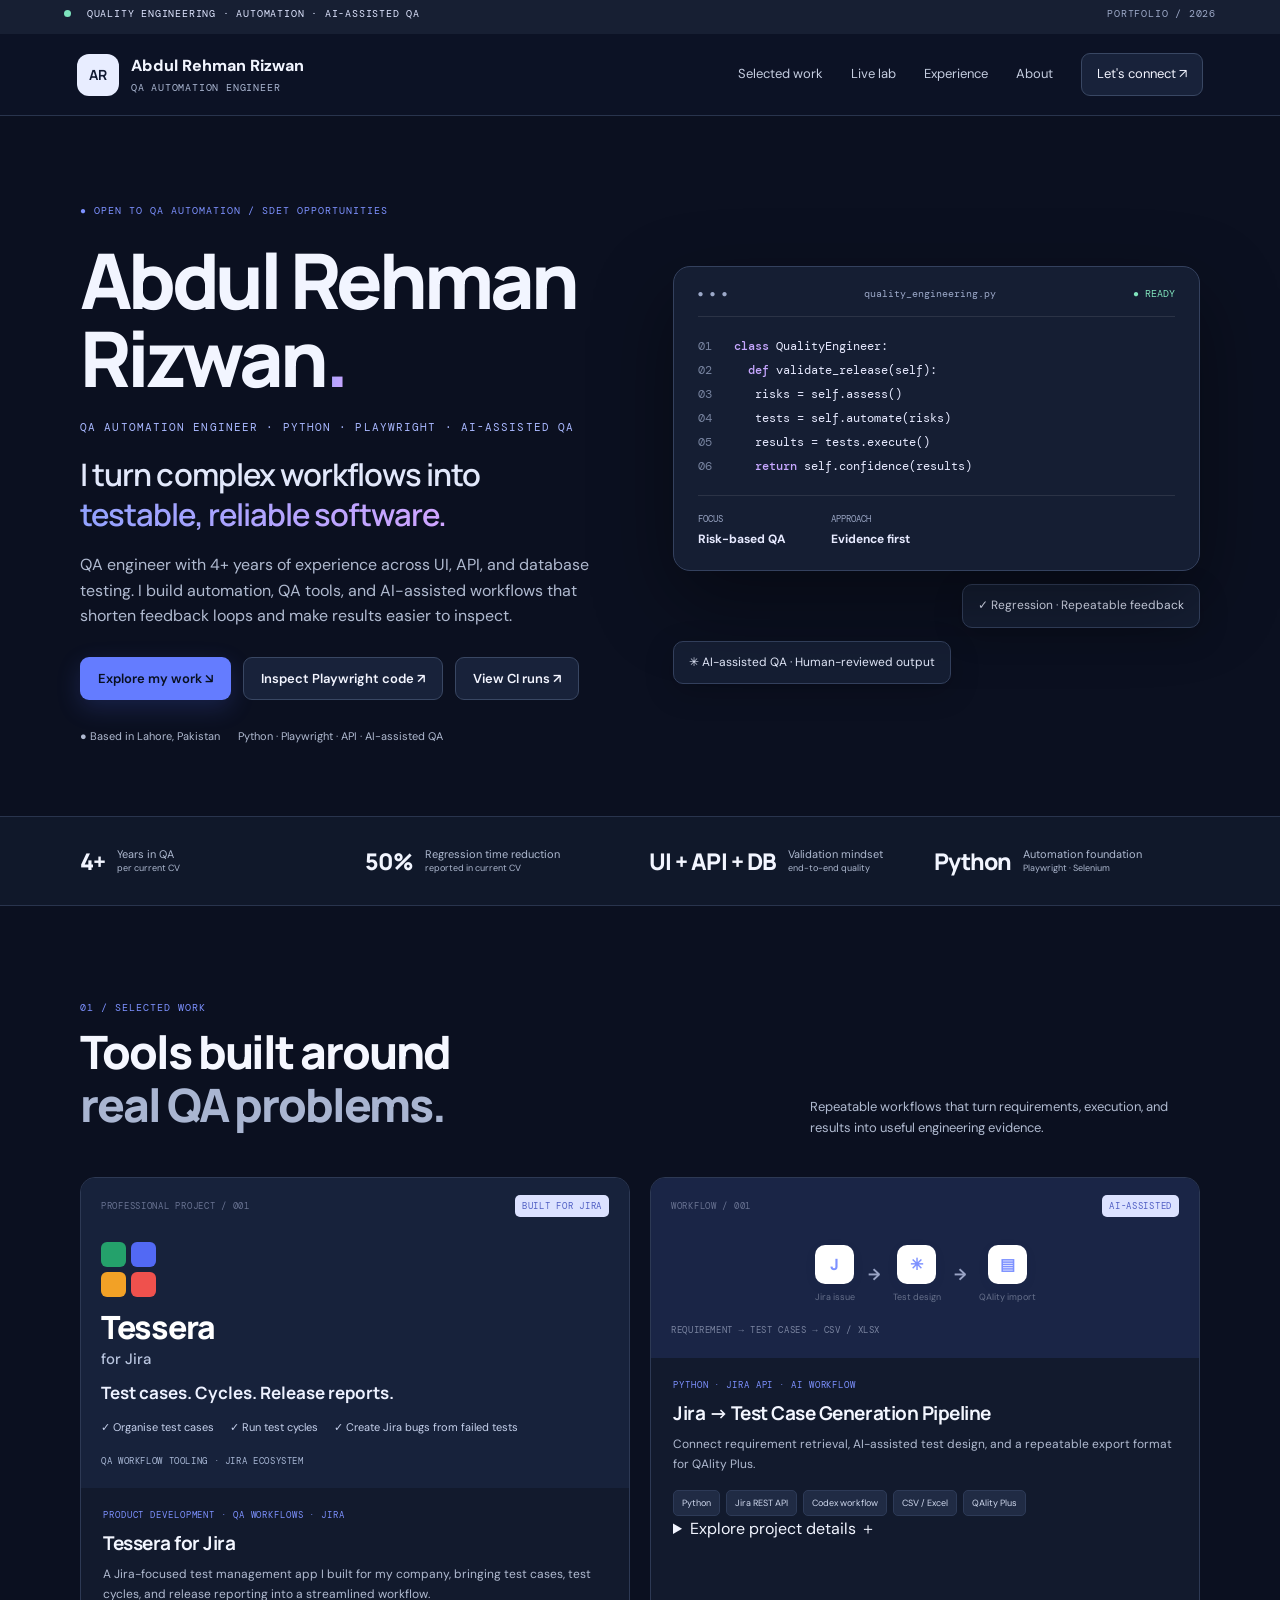
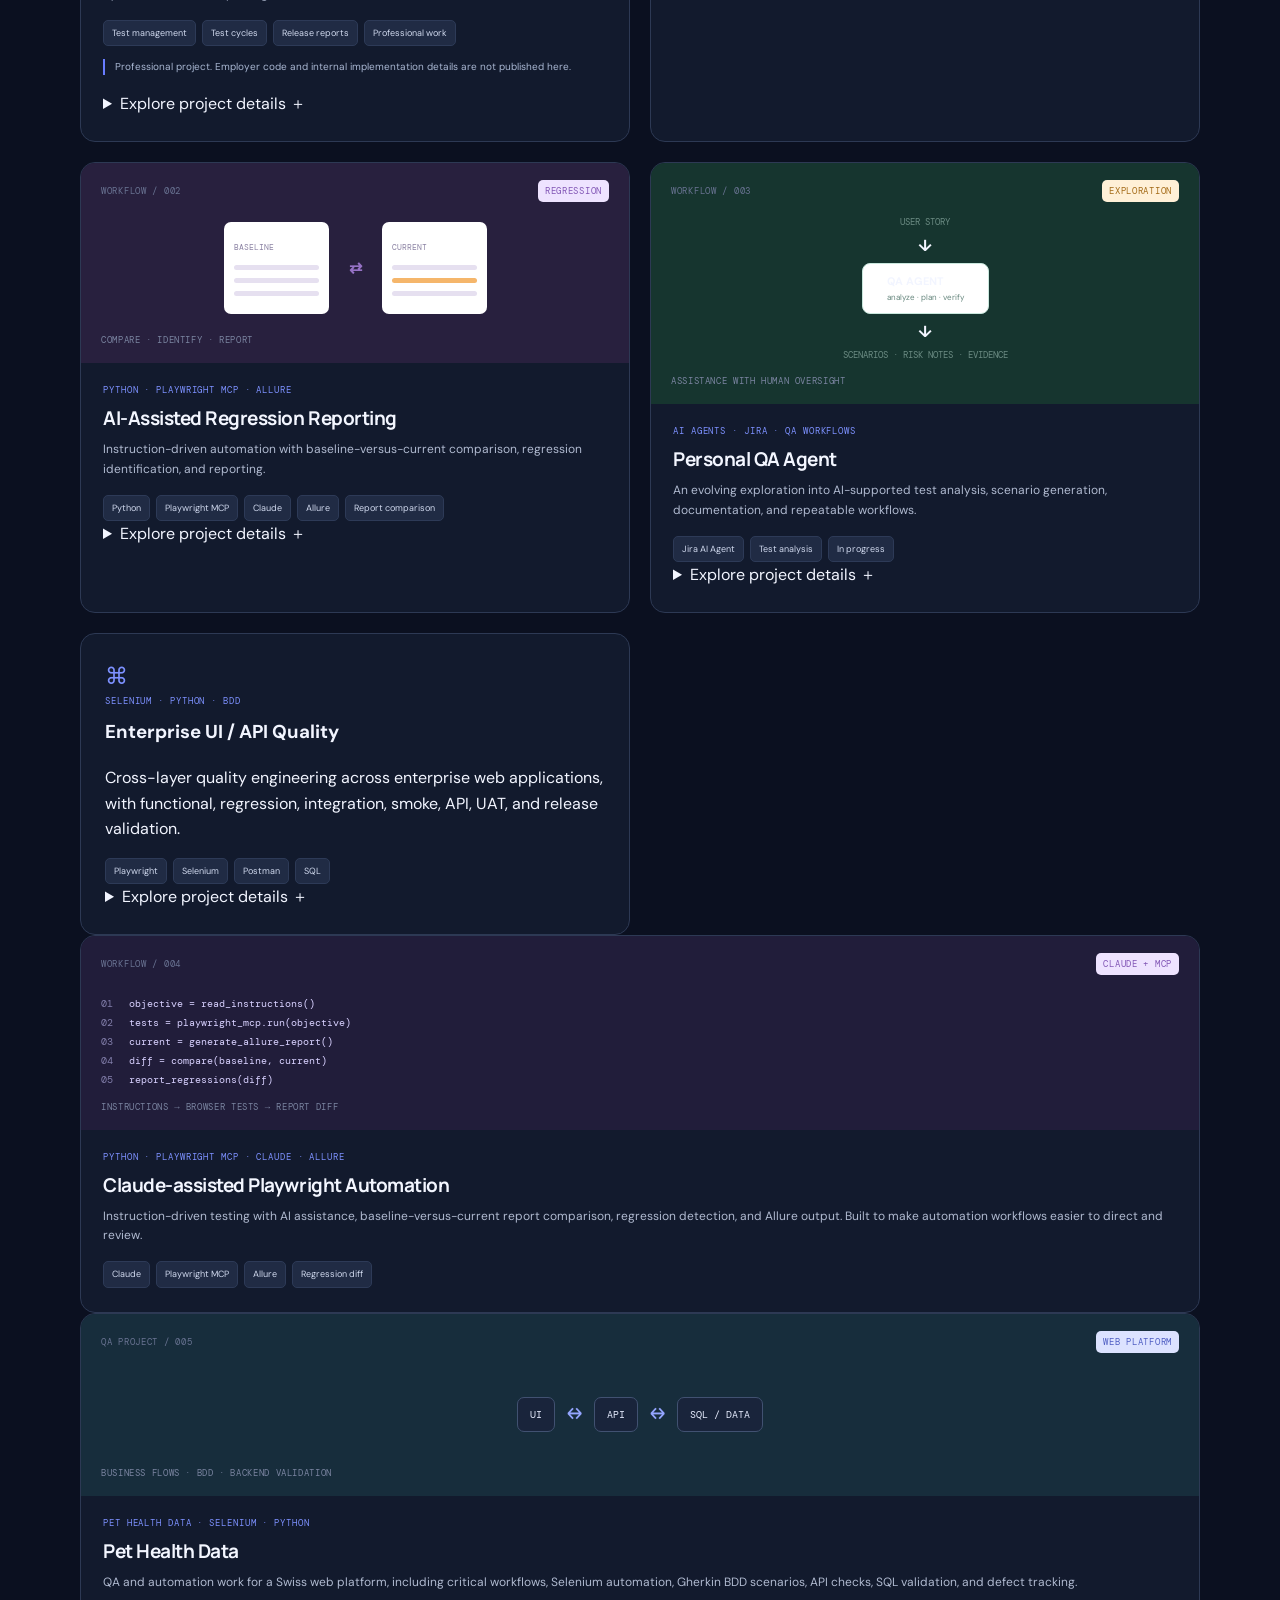
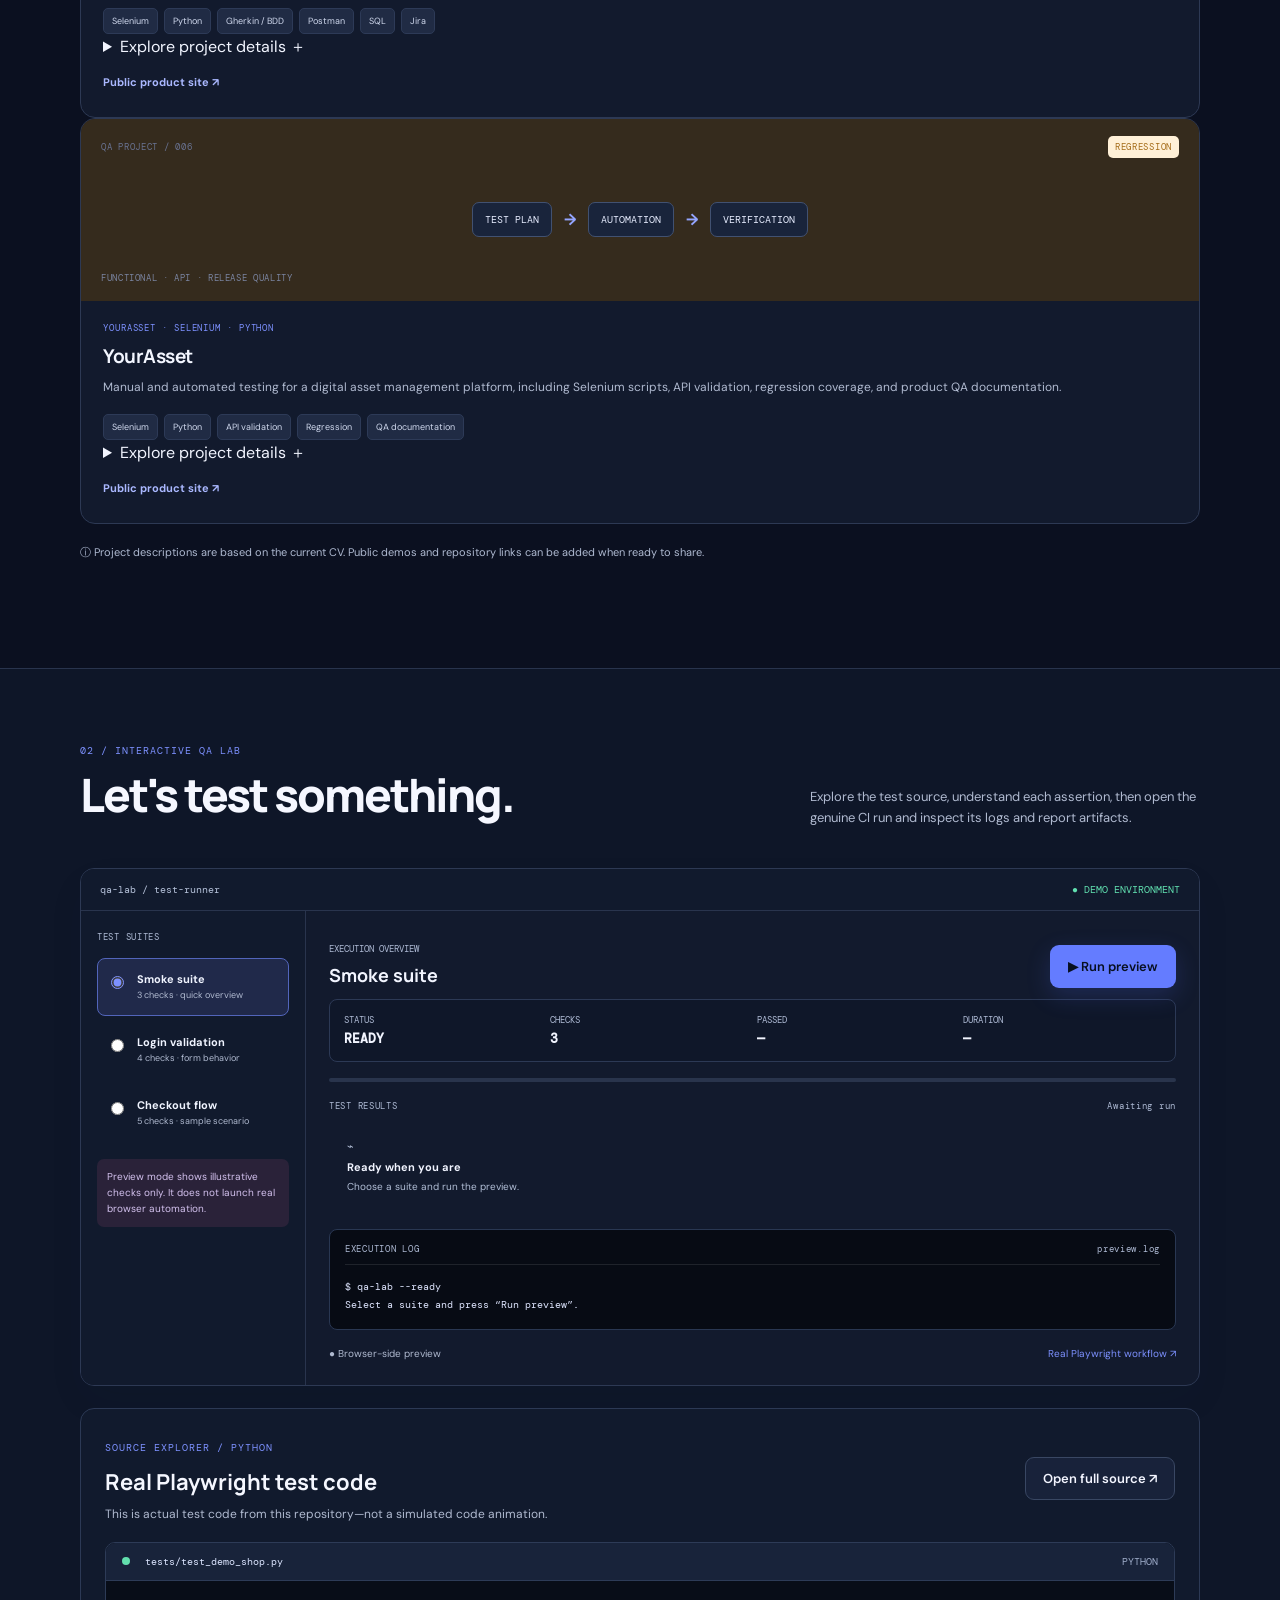
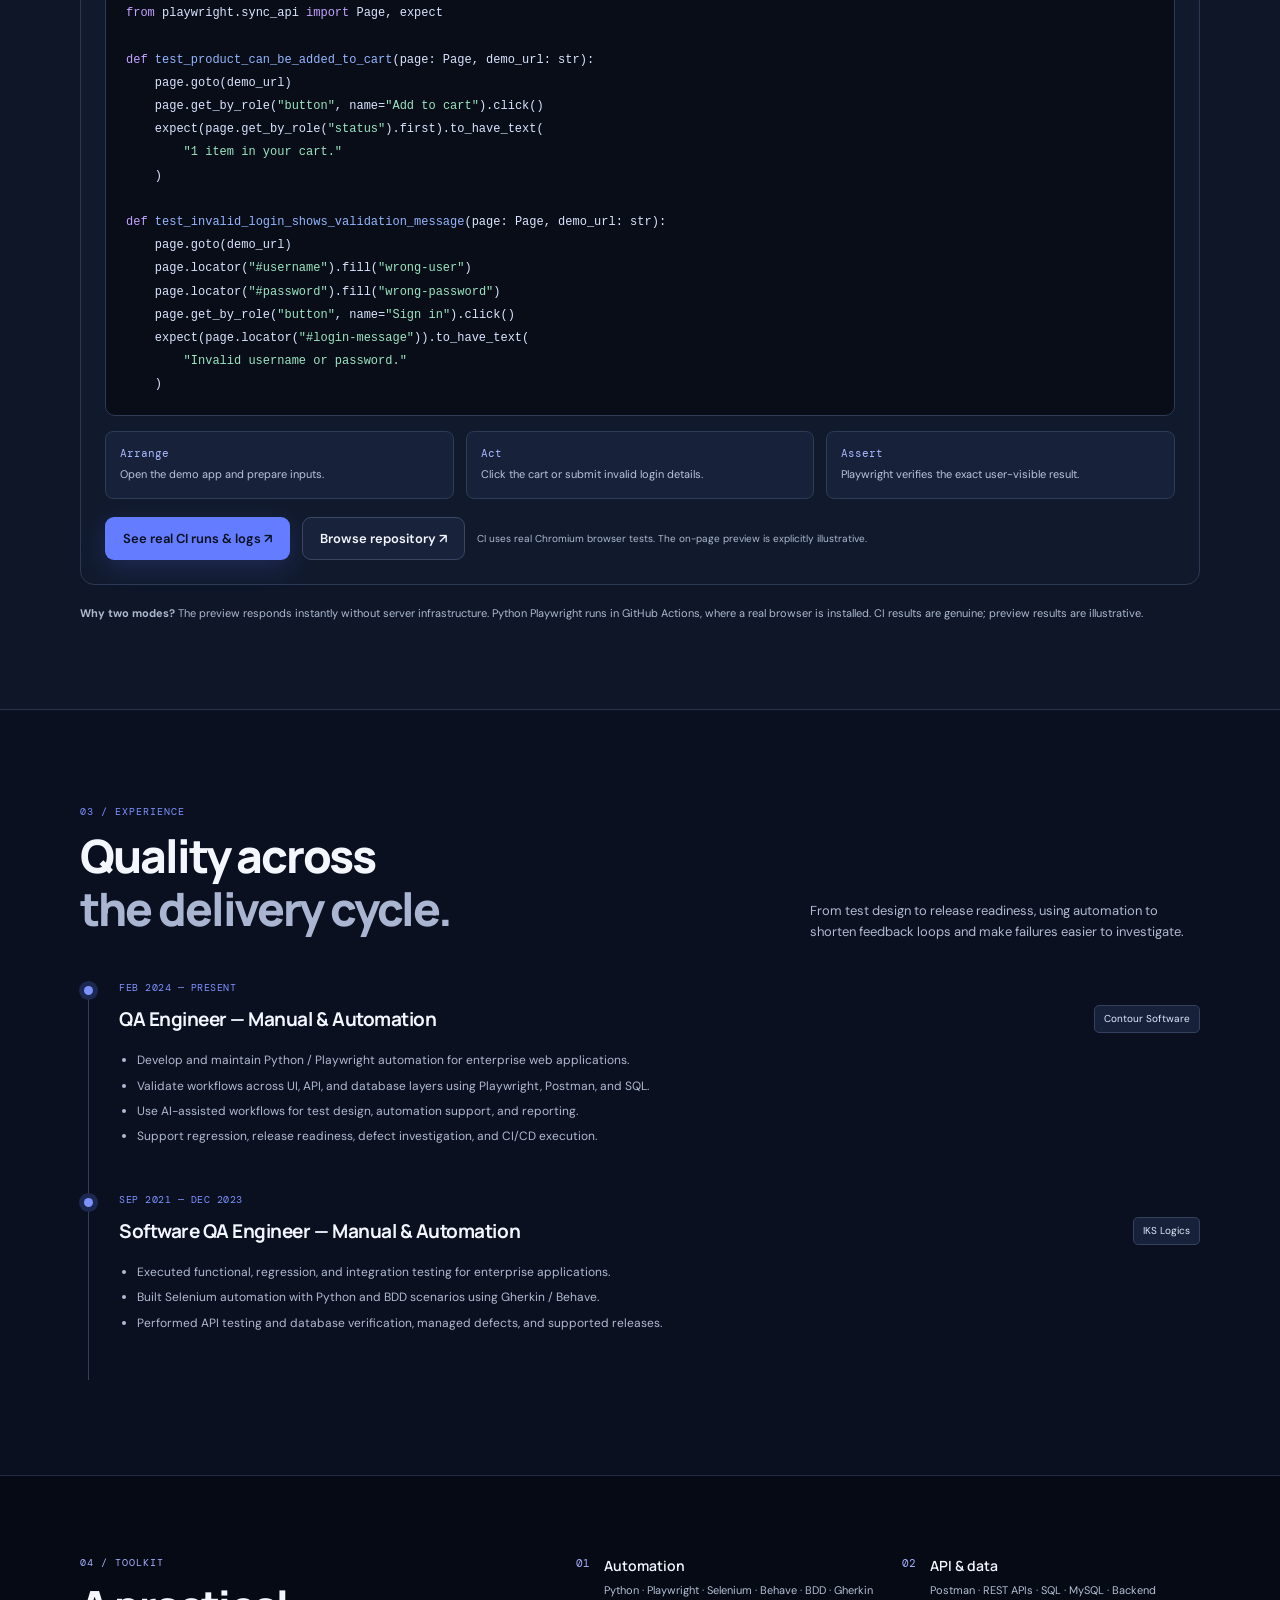
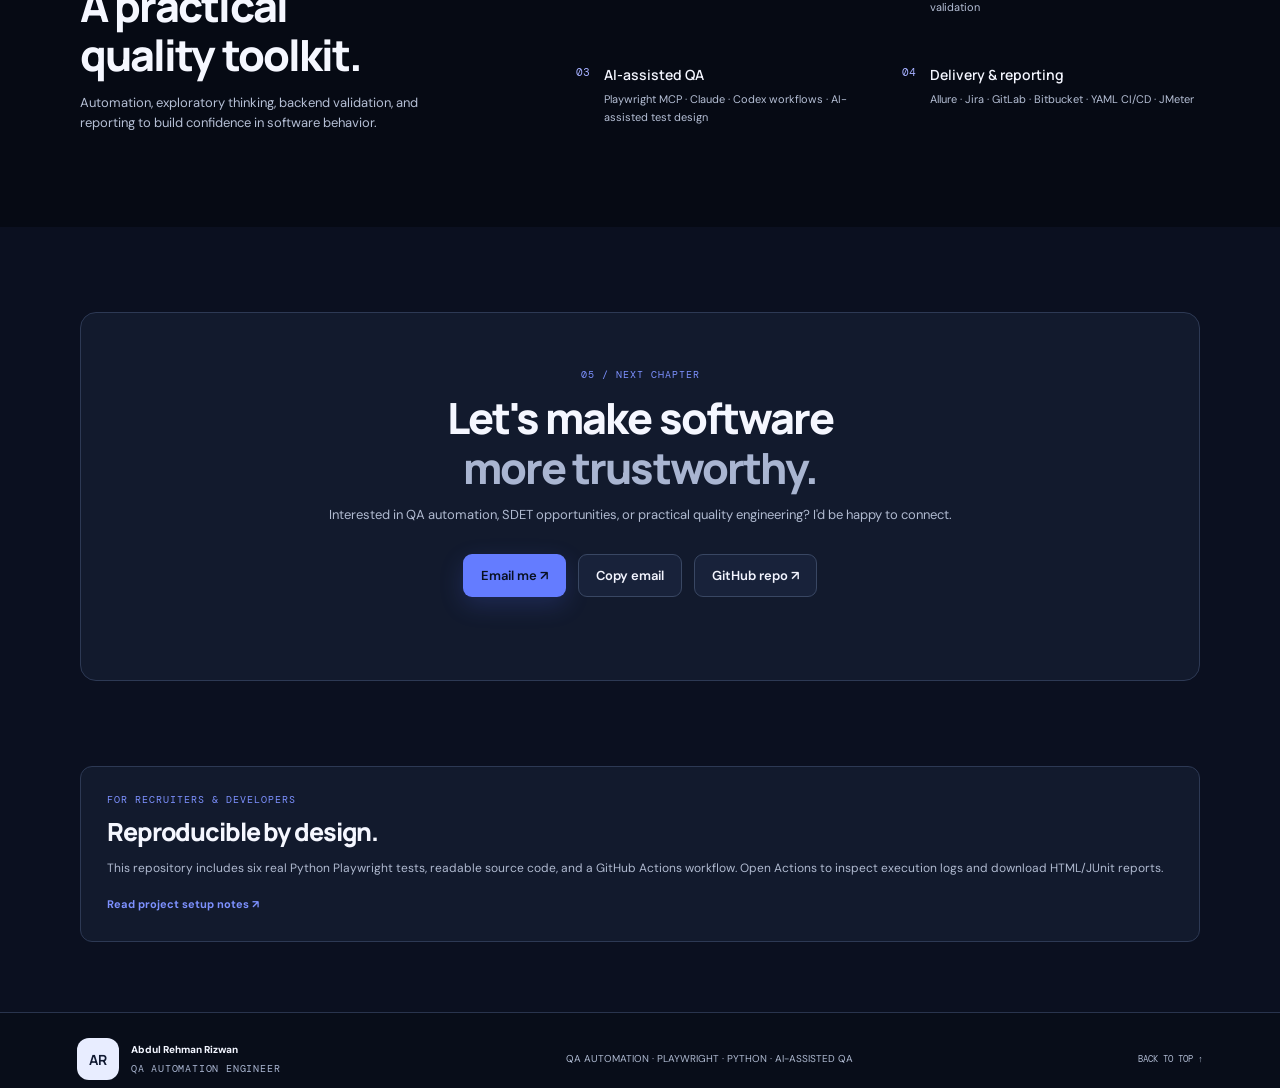
==== index.html @ 8cbe2e4f "Expand portfolio project case studies with CV-backed engineering details" ====
<!doctype html>
<html lang="en">
<head>
<meta charset="utf-8"><meta name="viewport" content="width=device-width,initial-scale=1">
<meta name="theme-color" content="#0b1020"><meta name="description" content="Abdul Rehman Rizwan — QA Automation Engineer portfolio, projects and Playwright lab.">
<title>Abdul Rehman Rizwan — QA Engineering Portfolio</title>
<link rel="preconnect" href="https://fonts.googleapis.com"><link rel="preconnect" href="https://fonts.gstatic.com" crossorigin>
<link href="https://fonts.googleapis.com/css2?family=DM+Mono:wght@400;500&family=DM+Sans:wght@400;500;600;700&family=Manrope:wght@400;500;600;700;800&display=swap" rel="stylesheet">
<link rel="stylesheet" href="styles.css">
</head>
<body>
<div class="announcement"><span class="pulse"></span> QUALITY ENGINEERING · AUTOMATION · AI-ASSISTED QA <span>PORTFOLIO / 2026</span></div>
<header class="site-header"><a class="brand" href="#home"><span class="brand-mark">AR</span><span>Abdul Rehman Rizwan<small>QA AUTOMATION ENGINEER</small></span></a><button id="menuToggle" class="menu-toggle" aria-label="Toggle navigation" aria-expanded="false">☰</button><nav id="mainNav"><a href="#work">Selected work</a><a href="#lab">Live lab</a><a href="#experience">Experience</a><a href="#about">About</a><a class="nav-cta" href="#contact">Let's connect ↗</a></nav></header>
<main>
<section class="hero section-wrap" id="home"><div class="hero-copy"><div class="eyebrow">● OPEN TO QA AUTOMATION / SDET OPPORTUNITIES</div><h1>Abdul Rehman<br>Rizwan<span class="gradient-text">.</span></h1><p class="hero-role">QA AUTOMATION ENGINEER · PYTHON · PLAYWRIGHT · AI-ASSISTED QA</p><h2 class="hero-statement">I turn complex workflows into <span class="gradient-text">testable, reliable software.</span></h2><p class="hero-lede">QA engineer with 4+ years of experience across UI, API, and database testing. I build automation, QA tools, and AI-assisted workflows that shorten feedback loops and make results easier to inspect.</p><div class="hero-actions"><a class="button button-primary" href="#work">Explore my work ↘</a><a class="button button-secondary" href="#lab">Inspect Playwright code ↗</a><a class="button button-secondary" href="https://github.com/abdulrehmanofficialw-bit/Resume/actions">View CI runs ↗</a></div><div class="hero-meta"><span>● Based in Lahore, Pakistan</span><span>Python · Playwright · API · AI-assisted QA</span></div></div><div class="hero-art"><div class="hero-card"><div class="hero-card-top"><span>● ● ●</span><span class="mono">quality_engineering.py</span><span class="live-pill">● READY</span></div><div class="code-lines"><p><i>01</i> <b>class</b> QualityEngineer:</p><p><i>02</i> &nbsp; <b>def</b> validate_release(self):</p><p><i>03</i> &nbsp;&nbsp; risks = self.assess()</p><p><i>04</i> &nbsp;&nbsp; tests = self.automate(risks)</p><p><i>05</i> &nbsp;&nbsp; results = tests.execute()</p><p><i>06</i> &nbsp;&nbsp; <b>return</b> self.confidence(results)</p></div><div class="mini-metrics"><div><small>FOCUS</small><strong>Risk-based QA</strong></div><div><small>APPROACH</small><strong>Evidence first</strong></div></div></div><div class="floating-chip">✓ Regression · Repeatable feedback</div><div class="floating-chip chip-bottom">✳ AI-assisted QA · Human-reviewed output</div></div></section>
<section class="signal-strip"><div><strong>4+</strong><span>Years in QA<small>per current CV</small></span></div><div><strong>50%</strong><span>Regression time reduction<small>reported in current CV</small></span></div><div><strong>UI + API + DB</strong><span>Validation mindset<small>end-to-end quality</small></span></div><div><strong>Python</strong><span>Automation foundation<small>Playwright · Selenium</small></span></div></section>
<section class="section-wrap section-block" id="work"><div class="section-heading"><div><div class="section-index">01 / SELECTED WORK</div><h2>Tools built around<br><span class="muted-heading">real QA problems.</span></h2></div><p>Repeatable workflows that turn requirements, execution, and results into useful engineering evidence.</p></div><div class="project-grid">
<article class="project-card project-featured tessera-card"><div class="project-visual visual-tessera"><div class="visual-top"><span>PROFESSIONAL PROJECT / 001</span><span class="visual-badge">BUILT FOR JIRA</span></div><div class="tessera-mark"><span></span><span></span><span></span><span></span></div><div class="tessera-title">Tessera <small>for Jira</small></div><div class="tessera-subtitle">Test cases. Cycles. Release reports.</div><div class="tessera-feature-list"><span>✓ Organise test cases</span><span>✓ Run test cycles</span><span>✓ Create Jira bugs from failed tests</span></div><div class="visual-caption">QA WORKFLOW TOOLING · JIRA ECOSYSTEM</div></div><div class="project-body"><div class="project-kicker">PRODUCT DEVELOPMENT · QA WORKFLOWS · JIRA</div><h3>Tessera for Jira</h3><p>A Jira-focused test management app I built for my company, bringing test cases, test cycles, and release reporting into a streamlined workflow.</p><div class="tag-row"><span>Test management</span><span>Test cycles</span><span>Release reports</span><span>Professional work</span></div><p class="project-confidential">Professional project. Employer code and internal implementation details are not published here.</p><details class="project-details"><summary>Explore project details <span>＋</span></summary><div class="project-detail-grid"><div class="project-detail"><h4>WHAT IT SOLVES</h4><p>Keeps test cases, execution cycles, and release reporting together in the Jira workflow, reducing the need to scatter QA activity across separate places.</p></div><div class="project-detail"><h4>CORE CAPABILITIES</h4><p>Organise test cases in folders; run test cycles with keyboard shortcuts; create Jira bug reports from failed tests.</p></div><div class="project-detail"><h4>PRODUCT CONTEXT</h4><p>Built for use within my company’s Jira environment. The supplied screenshot shows test-cycle status, test steps, execution results, and release-oriented reporting.</p></div><div class="project-detail"><h4>RESPONSIBLE SHARING</h4><p>This case study describes the product purpose and visible capabilities. Proprietary source code, internal URLs, customer data, and implementation details are intentionally not exposed.</p></div></div></details></div></article><article class="project-card project-featured"><div class="project-visual visual-jira"><div class="visual-top"><span>WORKFLOW / 001</span><span class="visual-badge">AI-ASSISTED</span></div><div class="pipeline"><div class="pipeline-node"><b>J</b><small>Jira issue</small></div><b>→</b><div class="pipeline-node"><b>✳</b><small>Test design</small></div><b>→</b><div class="pipeline-node"><b>▤</b><small>QAlity import</small></div></div><div class="visual-caption">REQUIREMENT → TEST CASES → CSV / XLSX</div></div><div class="project-body"><div class="project-kicker">PYTHON · JIRA API · AI WORKFLOW</div><h3>Jira → Test Case Generation Pipeline</h3><p>Connect requirement retrieval, AI-assisted test design, and a repeatable export format for QAlity Plus.</p><div class="tag-row"><span>Python</span><span>Jira REST API</span><span>Codex workflow</span><span>CSV / Excel</span><span>QAlity Plus</span></div><details class="project-details"><summary>Explore project details <span>＋</span></summary><div class="project-detail-grid"><div class="project-detail"><h4>PROBLEM</h4><p>Turning issue descriptions into consistent, import-ready test cases can involve repetitive copying, manual formatting, and avoidable preparation work.</p></div><div class="project-detail"><h4>WORKFLOW I BUILT</h4><p>Fetch Jira ticket descriptions through the Jira API; use the retrieved requirements as input to an existing AI/Codex workflow; generate test cases in a predefined QA format; export structured results to Excel/CSV for QAlity Plus.</p></div><div class="project-detail"><h4>COST-CONSCIOUS DESIGN</h4><p>The workflow avoids paid AI API usage: it retrieves ticket content first, then uses an existing Codex workflow to generate the structured output.</p></div><div class="project-detail"><h4>QUALITY CONSIDERATIONS</h4><p>A predictable output format makes cases easier to review before import. The source requirements remain traceable to the Jira ticket, and generated content can be checked by a QA engineer before use.</p></div><div class="project-detail"><h4>STACK</h4><p>Python · Jira API · Codex/AI-assisted generation · Excel/CSV · QAlity Plus.</p></div></div></details></div></article>
<article class="project-card"><div class="project-visual visual-regression"><div class="visual-top"><span>WORKFLOW / 002</span><span class="visual-badge purple">REGRESSION</span></div><div class="compare-window"><div><small>BASELINE</small><hr><hr><hr></div><b>⇄</b><div><small>CURRENT</small><hr><hr class="changed"><hr></div></div><div class="visual-caption">COMPARE · IDENTIFY · REPORT</div></div><div class="project-body"><div class="project-kicker">PYTHON · PLAYWRIGHT MCP · ALLURE</div><h3>AI-Assisted Regression Reporting</h3><p>Instruction-driven automation with baseline-versus-current comparison, regression identification, and reporting.</p><div class="tag-row"><span>Python</span><span>Playwright MCP</span><span>Claude</span><span>Allure</span><span>Report comparison</span></div><details class="project-details"><summary>Explore project details <span>＋</span></summary><div class="project-detail-grid"><div class="project-detail"><h4>PROBLEM</h4><p>A repeatable automation run needs clear instructions, reliable execution, and a way to distinguish new regressions from behavior already present in a baseline.</p></div><div class="project-detail"><h4>INSTRUCTION-DRIVEN EXECUTION</h4><p>Created a Python-based MCP workflow that reads an English-language document describing the objective, scope, and execution instructions, then uses those instructions to guide the application test flow with minimal manual intervention.</p></div><div class="project-detail"><h4>REGRESSION COMPARISON</h4><p>Uses a baseline report to compare against a newly generated report and identify differences that need investigation, rather than relying only on a pass/fail summary.</p></div><div class="project-detail"><h4>REPORTING AND LIFECYCLE</h4><p>Generates an Allure report and automatically shuts down the workflow after completion, creating a more self-contained run.</p></div><div class="project-detail"><h4>ENGINEERING FOCUS</h4><p>Structured instructions, repeatability, report evidence, regression visibility, and less manual orchestration.</p></div></div></details></div></article>
<article class="project-card"><div class="project-visual visual-agent"><div class="visual-top"><span>WORKFLOW / 003</span><span class="visual-badge amber">EXPLORATION</span></div><div class="agent-flow"><span>USER STORY</span><b>↓</b><strong>QA AGENT <small>analyze · plan · verify</small></strong><b>↓</b><span>SCENARIOS · RISK NOTES · EVIDENCE</span></div><div class="visual-caption">ASSISTANCE WITH HUMAN OVERSIGHT</div></div><div class="project-body"><div class="project-kicker">AI AGENTS · JIRA · QA WORKFLOWS</div><h3>Personal QA Agent</h3><p>An evolving exploration into AI-supported test analysis, scenario generation, documentation, and repeatable workflows.</p><div class="tag-row"><span>Jira AI Agent</span><span>Test analysis</span><span>In progress</span></div><details class="project-details"><summary>Explore project details <span>＋</span></summary><div class="project-detail-grid"><div class="project-detail"><h4>CURRENT STATUS</h4><p>Work in progress: experimenting with Jira’s QA-focused AI Agent functionality and developing a personal QA agent.</p></div><div class="project-detail"><h4>EXPLORATION AREAS</h4><p>Test analysis, test generation, QA documentation, scenario design, and support for automation workflows.</p></div><div class="project-detail"><h4>DIRECTION</h4><p>Explore how AI assistance can extend from one-off QA tasks toward a more autonomous workflow, while keeping outputs reviewable by a human.</p></div><div class="project-detail"><h4>TRANSPARENCY</h4><p>This is an evolving project, not a finished autonomous testing product.</p></div></div></details></div></article>
<article class="project-card project-compact"><div class="compact-icon">⌘</div><div class="project-kicker">SELENIUM · PYTHON · BDD</div><h3>Enterprise UI / API Quality</h3><p>Cross-layer quality engineering across enterprise web applications, with functional, regression, integration, smoke, API, UAT, and release validation.</p><div class="tag-row"><span>Playwright</span><span>Selenium</span><span>Postman</span><span>SQL</span></div><details class="project-details"><summary>Explore project details <span>＋</span></summary><div class="project-detail-grid"><div class="project-detail"><h4>END-TO-END VALIDATION</h4><p>Validate user workflows through the UI, verify service behavior with API checks, and inspect database state with SQL.</p></div><div class="project-detail"><h4>AUTOMATION AND BDD</h4><p>Build Python-based automation with Playwright or Selenium, and use Behave/Gherkin-style scenarios where appropriate.</p></div><div class="project-detail"><h4>CI AND REPORTING</h4><p>Work with YAML-based GitLab/Bitbucket pipelines and Allure reporting to make automated execution easier to review.</p></div><div class="project-detail"><h4>MEASURED IMPROVEMENT</h4><p>The CV reports a 50% reduction in regression execution time and an improvement in automated reporting/execution workflows from approximately 40 minutes to 30 minutes. These are overall work outcomes, not attributed to one specific project.</p></div></div></details></div></article><article class="project-card"><div class="project-visual visual-claude"><div class="visual-top"><span>WORKFLOW / 004</span><span class="visual-badge purple">CLAUDE + MCP</span></div><div class="code-preview"><span><i>01</i> objective = read_instructions()</span><span><i>02</i> tests = playwright_mcp.run(objective)</span><span><i>03</i> current = generate_allure_report()</span><span><i>04</i> diff = compare(baseline, current)</span><span><i>05</i> report_regressions(diff)</span></div><div class="visual-caption">INSTRUCTIONS → BROWSER TESTS → REPORT DIFF</div></div><div class="project-body"><div class="project-kicker">PYTHON · PLAYWRIGHT MCP · CLAUDE · ALLURE</div><h3>Claude-assisted Playwright Automation</h3><p>Instruction-driven testing with AI assistance, baseline-versus-current report comparison, regression detection, and Allure output. Built to make automation workflows easier to direct and review.</p><div class="tag-row"><span>Claude</span><span>Playwright MCP</span><span>Allure</span><span>Regression diff</span></div></div></article>
<article class="project-card"><div class="project-visual visual-health"><div class="visual-top"><span>QA PROJECT / 005</span><span class="visual-badge">WEB PLATFORM</span></div><div class="domain-flow"><span>UI</span><b>↔</b><span>API</span><b>↔</b><span>SQL / DATA</span></div><div class="visual-caption">BUSINESS FLOWS · BDD · BACKEND VALIDATION</div></div><div class="project-body"><div class="project-kicker">PET HEALTH DATA · SELENIUM · PYTHON</div><h3>Pet Health Data</h3><p>QA and automation work for a Swiss web platform, including critical workflows, Selenium automation, Gherkin BDD scenarios, API checks, SQL validation, and defect tracking.</p><div class="tag-row"><span>Selenium</span><span>Python</span><span>Gherkin / BDD</span><span>Postman</span><span>SQL</span><span>Jira</span></div><details class="project-details"><summary>Explore project details <span>＋</span></summary><div class="project-detail-grid"><div class="project-detail"><h4>TESTING SCOPE</h4><p>Automated critical business workflows for a Swiss web platform and designed BDD scenarios in Gherkin.</p></div><div class="project-detail"><h4>UI AUTOMATION</h4><p>Used Selenium with Python to exercise important user journeys and make repeatable checks part of the QA approach.</p></div><div class="project-detail"><h4>API AND DATA VALIDATION</h4><p>Tested APIs with Postman and validated backend database operations with SQL to check behavior beyond the user interface.</p></div><div class="project-detail"><h4>DEFECT WORKFLOW</h4><p>Tracked issues in Jira and supported investigation and verification of defects.</p></div></div></details><a class="project-link" href="https://www.pethealthdata.ch/en" target="_blank" rel="noreferrer">Public product site ↗</a></div></article>
<article class="project-card"><div class="project-visual visual-asset"><div class="visual-top"><span>QA PROJECT / 006</span><span class="visual-badge amber">REGRESSION</span></div><div class="domain-flow"><span>TEST PLAN</span><b>→</b><span>AUTOMATION</span><b>→</b><span>VERIFICATION</span></div><div class="visual-caption">FUNCTIONAL · API · RELEASE QUALITY</div></div><div class="project-body"><div class="project-kicker">YOURASSET · SELENIUM · PYTHON</div><h3>YourAsset</h3><p>Manual and automated testing for a digital asset management platform, including Selenium scripts, API validation, regression coverage, and product QA documentation.</p><div class="tag-row"><span>Selenium</span><span>Python</span><span>API validation</span><span>Regression</span><span>QA documentation</span></div><details class="project-details"><summary>Explore project details <span>＋</span></summary><div class="project-detail-grid"><div class="project-detail"><h4>TEST STRATEGY</h4><p>Designed manual and automated testing approaches for a digital asset management platform.</p></div><div class="project-detail"><h4>AUTOMATION</h4><p>Developed Selenium automation scripts in Python to support repeatable verification of product workflows.</p></div><div class="project-detail"><h4>API AND REGRESSION</h4><p>Executed API validation and regression testing to check behavior and catch issues across changes.</p></div><div class="project-detail"><h4>DOCUMENTATION</h4><p>Maintained product testing documentation to support traceable QA activity.</p></div></div></details><a class="project-link" href="https://www.yourasset.com" target="_blank" rel="noreferrer">Public product site ↗</a></div></article></div><p class="content-note">ⓘ Project descriptions are based on the current CV. Public demos and repository links can be added when ready to share.</p></section>
<section class="lab-section" id="lab"><div class="section-wrap"><div class="section-heading"><div><div class="section-index">02 / INTERACTIVE QA LAB</div><h2>Let's test something.</h2></div><p>Explore the test source, understand each assertion, then open the genuine CI run and inspect its logs and report artifacts.</p></div><div class="lab-panel"><div class="lab-toolbar"><span class="mono">qa-lab / test-runner</span><span class="environment">● DEMO ENVIRONMENT</span></div><div class="lab-content"><aside class="lab-sidebar"><div class="sidebar-title">TEST SUITES</div><label class="suite-option"><input type="radio" name="suite" value="smoke" checked><span><strong>Smoke suite</strong><small>3 checks · quick overview</small></span></label><label class="suite-option"><input type="radio" name="suite" value="login"><span><strong>Login validation</strong><small>4 checks · form behavior</small></span></label><label class="suite-option"><input type="radio" name="suite" value="checkout"><span><strong>Checkout flow</strong><small>5 checks · sample scenario</small></span></label><p class="lab-disclaimer">Preview mode shows illustrative checks only. It does not launch real browser automation.</p></aside><div class="lab-main"><div class="lab-main-head"><div><small>EXECUTION OVERVIEW</small><h3 id="runTitle">Smoke suite</h3></div><button id="runTests" class="button button-primary">▶ Run preview</button></div><div class="run-stats"><div><small>STATUS</small><strong id="runStatus">READY</strong></div><div><small>CHECKS</small><strong id="checkCount">3</strong></div><div><small>PASSED</small><strong id="passedCount">—</strong></div><div><small>DURATION</small><strong id="duration">—</strong></div></div><div class="progress-track"><div id="progressBar"></div></div><div class="results-heading"><span>TEST RESULTS</span><span id="resultSummary">Awaiting run</span></div><div id="testResults" class="test-results"><div class="empty-results">⌁ <strong>Ready when you are</strong><small>Choose a suite and run the preview.</small></div></div><div class="console-box"><div class="console-header"><span>EXECUTION LOG</span><span>preview.log</span></div><div id="consoleOutput"><p>$ qa-lab --ready</p><p>Select a suite and press “Run preview”.</p></div></div><div class="lab-footer"><span>● Browser-side preview</span><a href="https://github.com/abdulrehmanofficialw-bit/Resume/actions">Real Playwright workflow ↗</a></div></div></div></div><div class="code-inspector"><div class="code-inspector-head"><div><span class="section-index">SOURCE EXPLORER / PYTHON</span><h3>Real Playwright test code</h3><p>This is actual test code from this repository—not a simulated code animation.</p></div><a class="button button-secondary" href="https://github.com/abdulrehmanofficialw-bit/Resume/blob/main/tests/test_demo_shop.py" target="_blank" rel="noreferrer">Open full source ↗</a></div><div class="source-editor"><div class="source-tab"><span class="source-dot"></span> tests/test_demo_shop.py <span class="source-language">PYTHON</span></div><pre><code><span class="syntax-purple">from</span> playwright.sync_api <span class="syntax-purple">import</span> Page, expect

<span class="syntax-purple">def</span> <span class="syntax-blue">test_product_can_be_added_to_cart</span>(page: Page, demo_url: str):
    page.goto(demo_url)
    page.get_by_role(<span class="syntax-green">"button"</span>, name=<span class="syntax-green">"Add to cart"</span>).click()
    expect(page.get_by_role(<span class="syntax-green">"status"</span>).first).to_have_text(
        <span class="syntax-green">"1 item in your cart."</span>
    )

<span class="syntax-purple">def</span> <span class="syntax-blue">test_invalid_login_shows_validation_message</span>(page: Page, demo_url: str):
    page.goto(demo_url)
    page.locator(<span class="syntax-green">"#username"</span>).fill(<span class="syntax-green">"wrong-user"</span>)
    page.locator(<span class="syntax-green">"#password"</span>).fill(<span class="syntax-green">"wrong-password"</span>)
    page.get_by_role(<span class="syntax-green">"button"</span>, name=<span class="syntax-green">"Sign in"</span>).click()
    expect(page.locator(<span class="syntax-green">"#login-message"</span>)).to_have_text(
        <span class="syntax-green">"Invalid username or password."</span>
    )</code></pre></div><div class="code-explainer"><div><strong>Arrange</strong><span>Open the demo app and prepare inputs.</span></div><div><strong>Act</strong><span>Click the cart or submit invalid login details.</span></div><div><strong>Assert</strong><span>Playwright verifies the exact user-visible result.</span></div></div><div class="ci-actions"><a class="button button-primary" href="https://github.com/abdulrehmanofficialw-bit/Resume/actions" target="_blank" rel="noreferrer">See real CI runs & logs ↗</a><a class="button button-secondary" href="https://github.com/abdulrehmanofficialw-bit/Resume" target="_blank" rel="noreferrer">Browse repository ↗</a><span>CI uses real Chromium browser tests. The on-page preview is explicitly illustrative.</span></div></div><p class="lab-footnote"><strong>Why two modes?</strong> The preview responds instantly without server infrastructure. Python Playwright runs in GitHub Actions, where a real browser is installed. CI results are genuine; preview results are illustrative.</p></div></section>
<section class="section-wrap section-block" id="experience"><div class="section-heading"><div><div class="section-index">03 / EXPERIENCE</div><h2>Quality across<br><span class="muted-heading">the delivery cycle.</span></h2></div><p>From test design to release readiness, using automation to shorten feedback loops and make failures easier to investigate.</p></div><div class="timeline"><article class="timeline-item"><div class="timeline-date">FEB 2024 — PRESENT</div><div class="timeline-content"><div class="timeline-top"><h3>QA Engineer — Manual & Automation</h3><span class="company-pill">Contour Software</span></div><ul><li>Develop and maintain Python / Playwright automation for enterprise web applications.</li><li>Validate workflows across UI, API, and database layers using Playwright, Postman, and SQL.</li><li>Use AI-assisted workflows for test design, automation support, and reporting.</li><li>Support regression, release readiness, defect investigation, and CI/CD execution.</li></ul></div></article><article class="timeline-item"><div class="timeline-date">SEP 2021 — DEC 2023</div><div class="timeline-content"><div class="timeline-top"><h3>Software QA Engineer — Manual & Automation</h3><span class="company-pill">IKS Logics</span></div><ul><li>Executed functional, regression, and integration testing for enterprise applications.</li><li>Built Selenium automation with Python and BDD scenarios using Gherkin / Behave.</li><li>Performed API testing and database verification, managed defects, and supported releases.</li></ul></div></article></div></section>
<section class="skills-section" id="about"><div class="section-wrap skills-wrap"><div><div class="section-index">04 / TOOLKIT</div><h2>A practical<br>quality toolkit.</h2><p class="skills-intro">Automation, exploratory thinking, backend validation, and reporting to build confidence in software behavior.</p></div><div class="skill-groups"><div class="skill-group"><span>01</span><div><h3>Automation</h3><p>Python · Playwright · Selenium · Behave · BDD · Gherkin</p></div></div><div class="skill-group"><span>02</span><div><h3>API & data</h3><p>Postman · REST APIs · SQL · MySQL · Backend validation</p></div></div><div class="skill-group"><span>03</span><div><h3>AI-assisted QA</h3><p>Playwright MCP · Claude · Codex workflows · AI-assisted test design</p></div></div><div class="skill-group"><span>04</span><div><h3>Delivery & reporting</h3><p>Allure · Jira · GitLab · Bitbucket · YAML CI/CD · JMeter</p></div></div></div></div></section>
<section class="section-wrap contact-section" id="contact"><div class="contact-card"><div class="section-index">05 / NEXT CHAPTER</div><h2>Let's make software<br><span class="muted-heading">more trustworthy.</span></h2><p>Interested in QA automation, SDET opportunities, or practical quality engineering? I'd be happy to connect.</p><div class="contact-actions"><a class="button button-primary" href="mailto:abdulrehmanrizwan.3620@gmail.com">Email me ↗</a><button class="button button-secondary" id="copyEmail">Copy email</button><a class="button button-secondary" href="https://github.com/abdulrehmanofficialw-bit/Resume">GitHub repo ↗</a></div><p id="copyFeedback" aria-live="polite"></p></div></section>
<section class="section-wrap setup-section"><div class="setup-card"><div class="section-index">FOR RECRUITERS & DEVELOPERS</div><h2>Reproducible by design.</h2><p>This repository includes six real Python Playwright tests, readable source code, and a GitHub Actions workflow. Open Actions to inspect execution logs and download HTML/JUnit reports.</p><a class="text-link" href="README.md">Read project setup notes ↗</a></div></section>
</main><footer class="site-footer"><a class="brand" href="#home"><span class="brand-mark">AR</span><span>Abdul Rehman Rizwan<small>QA AUTOMATION ENGINEER</small></span></a><span>QA AUTOMATION · PLAYWRIGHT · PYTHON · AI-ASSISTED QA</span><a href="#home">BACK TO TOP ↑</a></footer><script src="app.js"></script></body></html>
---- styles.css ----
:root{--bg:#0b1020;--paper:#121a2d;--ink:#f2f5ff;--muted:#b0bad0;--line:#29344d;--blue:#7d91ff;--purple:#bd9cff;--green:#61e0b0;--mono:"DM Mono",monospace;--sans:"DM Sans",sans-serif;--display:"Manrope",sans-serif}*{box-sizing:border-box}html{scroll-behavior:smooth;scroll-padding-top:90px}body{margin:0;background:var(--bg);color:var(--ink);font-family:var(--sans);line-height:1.6}a{color:inherit;text-decoration:none}.announcement{height:34px;padding:7px 5vw;background:#171f33;color:#dfe5ff;font:10px var(--mono);letter-spacing:.08em}.announcement .pulse{display:inline-block;width:7px;height:7px;border-radius:50%;background:#7de3bd;margin-right:9px}.announcement span:last-child{float:right;color:#9ca8c7}.site-header{height:82px;padding:0 6vw;display:flex;align-items:center;justify-content:space-between;background:#ffffffeb;border-bottom:1px solid var(--line);position:sticky;top:0;z-index:10;backdrop-filter:blur(14px)}.brand{display:flex;gap:12px;align-items:center;font-weight:800;line-height:1.25}.brand small{display:block;font:10px var(--mono);letter-spacing:.08em;color:var(--muted);margin-top:5px}.brand-mark{display:grid;place-items:center;width:42px;height:42px;border-radius:12px;background:var(--ink);color:white;font:700 14px var(--display)}nav{display:flex;align-items:center;gap:28px;font-size:13px;color:#4d5870}nav a:hover,.text-link:hover{color:var(--blue)}.nav-cta{padding:10px 15px;border:1px solid var(--line);border-radius:9px;color:var(--ink)}.menu-toggle{display:none}.section-wrap{width:min(1120px,88vw);margin:auto}.hero{min-height:610px;padding:88px 0 70px;display:grid;grid-template-columns:1fr 1fr;align-items:center;gap:65px}.eyebrow,.section-index,.project-kicker,.tiny-label{font:10px var(--mono);letter-spacing:.1em;color:var(--blue)}.eyebrow{margin-bottom:24px}.hero h1{font:800 clamp(42px,5vw,65px)/1.08 var(--display);letter-spacing:-.055em;margin:0 0 22px}.gradient-text{background:linear-gradient(100deg,#5266e8,#9b63ce);background-clip:text;color:transparent}.hero-lede{font-size:16px;color:var(--muted);max-width:510px}.hero-actions,.contact-actions{display:flex;gap:12px;flex-wrap:wrap;margin:28px 0}.button{border:1px solid transparent;display:inline-flex;align-items:center;justify-content:center;gap:8px;padding:12px 17px;border-radius:9px;font:600 13px var(--sans);cursor:pointer;transition:transform .15s,box-shadow .15s}.button:hover{transform:translateY(-2px)}.button-primary{background:var(--blue);color:#fff;box-shadow:0 7px 18px #5266e826}.button-secondary{background:#fff;border-color:var(--line);color:var(--ink)}.hero-meta{display:flex;gap:18px;flex-wrap:wrap;color:var(--muted);font-size:11px}.hero-art{position:relative;padding:30px 0}.hero-card{background:#172033;color:#e7eaff;border-radius:17px;padding:20px 24px;box-shadow:0 30px 80px #18234226;position:relative;z-index:1}.hero-card-top{display:flex;justify-content:space-between;align-items:center;color:#9ca9c9;font:10px var(--mono);border-bottom:1px solid #ffffff18;padding-bottom:16px}.live-pill{color:#80e3bc}.code-lines{padding:17px 0;font:12px/2 var(--mono)}.code-lines p{margin:0}.code-lines i{color:#77839f;font-style:normal;margin-right:15px}.code-lines b{color:#c6a7ff;font-weight:500}.mini-metrics{display:flex;gap:45px;border-top:1px solid #ffffff18;padding-top:17px}.mini-metrics small,.run-stats small{display:block;font:9px var(--mono);color:#97a3c1}.mini-metrics strong{font-size:12px}.floating-chip{position:relative;margin:13px 0 0 auto;background:#fff;border:1px solid var(--line);border-radius:10px;padding:11px 15px;width:max-content;max-width:100%;font-size:12px;box-shadow:0 8px 30px #1823420c}.chip-bottom{margin-left:0}.signal-strip{display:grid;grid-template-columns:repeat(4,1fr);gap:18px;background:#fff;border-block:1px solid var(--line);padding:28px max(6vw,calc((100vw - 1120px)/2))}.signal-strip>div{display:flex;gap:12px;align-items:center}.signal-strip strong{font:800 23px var(--display);letter-spacing:-.04em}.signal-strip span{font-size:11px;color:var(--muted);line-height:1.4}.signal-strip small{display:block;font-size:9px;color:#9aa2b4}.section-block{padding:95px 0}.section-heading{display:flex;justify-content:space-between;align-items:end;gap:40px;margin-bottom:34px}.section-heading h2,.skills-wrap h2,.contact-card h2,.setup-card h2{font:800 clamp(32px,4vw,46px)/1.15 var(--display);letter-spacing:-.045em;margin:12px 0}.muted-heading{color:#9aa3b6}.section-heading>p{max-width:390px;color:var(--muted);font-size:13px;margin:0 0 5px}.project-grid{display:grid;grid-template-columns:1fr 1fr;gap:20px}.project-card{background:#fff;border:1px solid var(--line);border-radius:15px;overflow:hidden}.project-visual{min-height:180px;padding:17px 20px;background:#eef1ff}.visual-top{display:flex;justify-content:space-between;align-items:center;font:9px var(--mono);letter-spacing:.08em;color:#697392}.visual-badge{background:#dce2ff;color:#4f5ec3;border-radius:5px;padding:5px 7px}.visual-badge.purple{background:#eee3ff;color:#8257b6}.visual-badge.amber{background:#fff0d7;color:#a46b18}.pipeline{display:flex;justify-content:center;align-items:center;gap:13px;margin:28px 0 19px}.pipeline-node{display:flex;flex-direction:column;align-items:center;gap:6px}.pipeline-node b{display:grid;place-items:center;width:39px;height:39px;border-radius:10px;background:white;color:var(--blue);box-shadow:0 3px 12px #252f5b10}.pipeline-node small{font-size:9px;color:#66708b}.pipeline>b{color:#9aa4c6}.visual-caption{font:9px var(--mono);letter-spacing:.07em;color:#7a84a0}.visual-regression{background:#f3edff}.compare-window{display:flex;align-items:center;justify-content:center;gap:20px;margin:20px}.compare-window>div{background:white;padding:10px;width:105px;border-radius:7px}.compare-window small{font:8px var(--mono);color:#8b82a3}.compare-window hr{border:0;height:5px;background:#e6e0f0;border-radius:4px;margin:8px 0}.compare-window hr.changed{background:#f5b66b}.compare-window>b{color:#9672c5}.visual-agent{background:#eaf6f2}.agent-flow{display:flex;flex-direction:column;align-items:center;gap:5px;margin:14px}.agent-flow>span{font:9px var(--mono);color:#6b8b83}.agent-flow>strong{padding:9px 24px;background:white;border:1px solid #c9e7dd;border-radius:8px;font-size:11px}.agent-flow small{display:block;font-size:8px;font-weight:400;color:#67877e}.project-body{padding:21px 22px 24px}.project-kicker{font-size:9px}.project-body h3,.timeline-content h3{font:700 19px var(--display);letter-spacing:-.025em;margin:9px 0}.project-body p{font-size:12px;color:var(--muted);margin:0 0 16px}.tag-row{display:flex;gap:6px;flex-wrap:wrap}.tag-row span{font-size:9px;padding:5px 8px;border-radius:5px;background:#f2f4fa;color:#67718a}.project-compact{padding:24px}.compact-icon{font-size:23px;color:var(--blue)}.project-compact h3{margin-top:10px}.content-note,.lab-footnote{font-size:11px;color:var(--muted);margin-top:20px}.lab-section{background:#eef1f8;border-block:1px solid var(--line);padding:75px 0}.lab-panel{background:#fff;border:1px solid #dce1ec;border-radius:14px;overflow:hidden;box-shadow:0 16px 40px #1b294b0b}.lab-toolbar{display:flex;justify-content:space-between;padding:14px 19px;background:#f8f9fc;border-bottom:1px solid var(--line);font:10px var(--mono);color:#75809a}.environment{color:var(--green)}.lab-content{display:grid;grid-template-columns:225px 1fr}.lab-sidebar{padding:20px 16px;background:#fbfcfe;border-right:1px solid var(--line)}.sidebar-title,.results-heading,.console-header{font:9px var(--mono);letter-spacing:.08em;color:#75809a;margin-bottom:15px}.suite-option{display:flex;gap:10px;align-items:start;padding:12px 8px;border:1px solid transparent;border-radius:8px;cursor:pointer;margin-bottom:5px}.suite-option:has(input:checked){background:#f0f2ff;border-color:#dfe3ff}.suite-option input{accent-color:var(--blue);margin-top:5px}.suite-option strong,.suite-option small{display:block}.suite-option strong{font-size:11px}.suite-option small{font-size:9px;color:var(--muted)}.lab-disclaimer{font-size:10px;color:#8c789d;background:#f6f1fb;border-radius:7px;padding:10px;margin-top:17px}.lab-main{padding:23px;min-width:0}.lab-main-head{display:flex;align-items:center;justify-content:space-between;gap:10px}.lab-main-head small{font:9px var(--mono);color:#8590a6}.lab-main-head h3{margin:4px 0 12px;font:700 18px var(--display)}.run-button{padding:9px 13px;font-size:11px}.run-button:disabled{opacity:.65;cursor:wait}.run-stats{display:grid;grid-template-columns:repeat(4,1fr);gap:8px;padding:14px;background:#f8f9fc;border:1px solid var(--line);border-radius:8px}.run-stats small{color:#8b95aa}.run-stats strong{display:block;font:600 13px var(--mono);margin-top:4px}.progress-track{height:4px;background:#edf0f6;border-radius:4px;margin:16px 0}.progress-track div{height:100%;width:0;background:var(--blue);transition:width .2s}.results-heading{display:flex;justify-content:space-between;margin:18px 0 8px}.test-results{min-height:60px}.empty-results{display:flex;flex-direction:column;gap:3px;padding:18px;color:#8791a7;font-size:11px}.empty-results strong{color:#49546c}.empty-results small{font-size:10px}.test-row{display:flex;align-items:center;gap:10px;padding:10px;border-bottom:1px solid #edf0f5}.test-icon{display:grid;place-items:center;width:22px;height:22px;border-radius:50%;background:#e2f6ee;color:#168b68}.test-row>span:nth-child(2){flex:1}.test-row strong,.test-row small{display:block}.test-row strong{font-size:11px}.test-row small{font-size:9px;color:var(--muted)}.test-status{font:9px var(--mono);color:var(--green)}.console-box{background:#172033;color:#dfe6ff;border-radius:8px;margin-top:16px;padding:13px 15px;font:10px var(--mono)}.console-header{display:flex;justify-content:space-between;color:#9ca8c5;border-bottom:1px solid #ffffff19;padding-bottom:9px}.console-box p{margin:5px 0;overflow-wrap:anywhere}.console-muted{color:#a4aec5}.console-ok{color:#83dfb6}.console-warn{color:#f0c47a}.lab-footer{display:flex;justify-content:space-between;gap:10px;flex-wrap:wrap;font-size:10px;color:var(--muted);margin-top:16px}.lab-footer a{color:var(--blue)}.timeline{border-left:1px solid #d6dce9;margin-left:8px}.timeline-item{position:relative;padding:0 0 32px 30px}.timeline-item:before{content:"";position:absolute;left:-5px;top:5px;width:9px;height:9px;border-radius:50%;background:var(--blue);box-shadow:0 0 0 5px #e6e9ff}.timeline-date{font:10px var(--mono);letter-spacing:.05em;color:var(--blue)}.timeline-content{margin-top:8px}.timeline-top{display:flex;justify-content:space-between;align-items:center;gap:10px}.timeline-content h3{margin:4px 0}.company-pill{font-size:10px;background:#fff;border:1px solid var(--line);padding:5px 9px;border-radius:5px;white-space:nowrap}.timeline-content ul{padding-left:18px;color:var(--muted);font-size:12px}.timeline-content li{padding:3px 0}.skills-section{background:#172033;color:#f4f6ff;padding:80px 0}.skills-wrap{display:grid;grid-template-columns:.8fr 1.2fr;gap:80px}.skills-wrap .section-index{color:#a5b0ff}.skills-wrap h2{font-size:43px}.skills-intro{color:#a7b1ca;font-size:13px;max-width:340px}.skill-groups{display:grid;grid-template-columns:1fr 1fr;gap:28px}.skill-group{display:flex;gap:14px}.skill-group>span{font:11px var(--mono);color:#a5b0ff}.skill-group h3{font:600 14px var(--display);margin:0 0 7px}.skill-group p{font-size:11px;color:#a7b1ca;margin:0}.contact-section{padding:85px 0}.contact-card{background:#fff;border:1px solid var(--line);border-radius:16px;text-align:center;padding:55px 25px}.contact-card h2{font-size:43px}.contact-card>p{font-size:13px;color:var(--muted)}.contact-actions{justify-content:center}.copy-feedback{min-height:20px}.setup-section{padding-bottom:70px}.setup-card{padding:26px;background:#f0f2f9;border:1px solid var(--line);border-radius:12px}.setup-card h2{font-size:25px}.setup-card p{font-size:12px;color:var(--muted)}.text-link{font-size:11px;font-weight:700;color:var(--blue)}.site-footer{padding:25px 6vw;background:#fff;border-top:1px solid var(--line);display:flex;align-items:center;justify-content:space-between;gap:20px;font-size:10px;color:var(--muted)}.site-footer>a:last-child{font:9px var(--mono)}@media(max-width:800px){.site-header{height:72px}.menu-toggle{display:block;border:1px solid var(--line);background:#fff;border-radius:7px;padding:8px 11px}.site-header nav{display:none;position:absolute;top:71px;left:0;right:0;padding:18px 6vw;background:#fff;border-bottom:1px solid var(--line);flex-direction:column;align-items:stretch;gap:15px}.site-header nav.open{display:flex}.hero{grid-template-columns:1fr;gap:20px;padding:65px 0}.hero-art{max-width:550px;width:100%;margin:auto}.signal-strip{grid-template-columns:1fr 1fr;padding:25px 6vw}.section-heading{align-items:start;flex-direction:column;gap:10px}.lab-content{grid-template-columns:1fr}.lab-sidebar{border-right:0;border-bottom:1px solid var(--line)}.lab-sidebar .suite-option{display:inline-flex;width:31%;vertical-align:top}.lab-disclaimer{margin-top:5px}.skills-wrap{grid-template-columns:1fr;gap:35px}.site-footer{flex-wrap:wrap}.site-footer>span{order:3;width:100%}}@media(max-width:560px){.announcement{font-size:8px}.announcement span:last-child{display:none}.project-grid{grid-template-columns:1fr}.hero h1{font-size:44px}.signal-strip{gap:20px}.signal-strip strong{font-size:18px}.lab-main{padding:15px}.lab-sidebar .suite-option{display:flex;width:100%}.run-stats{grid-template-columns:1fr 1fr}.lab-main-head{align-items:start}.lab-main-head .button{font-size:10px;padding:9px}.timeline-top{align-items:start;flex-direction:column}.skill-groups{grid-template-columns:1fr}.contact-card{padding:35px 18px}.contact-card h2{font-size:34px}.site-footer{align-items:start;flex-direction:column}.mini-metrics{gap:25px}.hero-card{padding:16px}.code-lines{font-size:10px}}
/* High-contrast engineering portfolio refresh */
body{background:var(--bg);color:var(--ink)}
.site-header{background:#0d1426f2;border-color:var(--line)}
.brand-mark{background:#e8edff;color:#111a32}
.brand small{color:#aab6d1}
nav{color:#c5cde0}
.nav-cta,.button-secondary{background:#18223a;border-color:#394763;color:#f3f5ff}
.button-primary{background:#647cff;color:#081020;box-shadow:0 8px 25px #536dff30}
.hero{min-height:640px}
.hero h1{font-size:clamp(48px,6vw,78px);line-height:1.02;max-width:650px}
.hero-role{font:11px var(--mono);letter-spacing:.1em;color:#a9b8ff;margin:0 0 20px}
.hero-statement{font:600 clamp(23px,2.5vw,31px)/1.3 var(--display);letter-spacing:-.03em;margin:0 0 18px;color:#e2e8fb}
.gradient-text{background:linear-gradient(100deg,#91a2ff,#d0a5ff);background-clip:text;color:transparent}
.hero-lede,.section-heading>p,.project-body p,.skills-intro,.timeline-content ul,.setup-card p,.contact-card>p{color:#b0bad0}
.hero-card{background:#151e33;border:1px solid #34415e;box-shadow:0 30px 80px #0006}
.floating-chip{background:#151e33;border-color:#34415e;color:#e3e9fb;box-shadow:0 8px 30px #0003}
.signal-strip{background:#10182a;border-color:var(--line)}
.signal-strip span,.signal-strip small{color:#aeb9d0}
.section-heading h2,.skills-wrap h2,.contact-card h2,.setup-card h2{color:#f5f7ff}
.muted-heading{color:#a9b5d1}
.project-card,.lab-panel,.contact-card{background:#121a2d;border-color:#2d3954}
.project-body h3,.timeline-content h3{color:#f3f6ff}
.project-visual{background:#1c2745}
.visual-jira{background:#1a2546}
.visual-regression{background:#28203e}
.visual-agent{background:#16352f}
.visual-tessera{background:#17223b;min-height:310px}
.visual-tessera .visual-caption{color:#a9b8d6}
.tessera-mark{display:grid;grid-template-columns:repeat(2,25px);gap:5px;margin:25px 0 8px}
.tessera-mark span{width:25px;height:25px;border-radius:6px}
.tessera-mark span:nth-child(1){background:#24a16b}.tessera-mark span:nth-child(2){background:#5269f4}.tessera-mark span:nth-child(3){background:#f2a126}.tessera-mark span:nth-child(4){background:#ef514d}
.tessera-title{font:800 32px var(--display);letter-spacing:-.04em;color:#fff}
.tessera-title small{display:block;font:500 15px var(--sans);letter-spacing:0;color:#b9c5df}
.tessera-subtitle{font:700 17px var(--display);margin:12px 0;color:#edf1ff}
.tessera-feature-list{display:flex;gap:8px 16px;flex-wrap:wrap;margin:15px 0 18px;color:#c7d2ed;font-size:11px}
.tag-row span{background:#202b44;color:#d0d9ee;border:1px solid #2d3a57}
.content-note,.lab-footnote{color:#aeb9d0}
.lab-section{background:#0e1628;border-color:var(--line)}
.lab-toolbar,.lab-sidebar{background:#111a2d;border-color:var(--line);color:#b6c2da}
.lab-disclaimer{background:#2a2239;color:#d4c2ef}
.suite-option:has(input:checked){background:#20294a;border-color:#5265bb}
.suite-option strong{color:#f0f4ff}
.run-stats{background:#0f1729;border-color:#2c3955}
.run-stats small,.lab-main-head small,.sidebar-title,.results-heading,.console-header{color:#aebad4}
.empty-results{color:#b2bfd7}.empty-results strong{color:#f1f4ff}
.test-row{border-color:#27334b}.test-row strong{color:#f3f6ff}.test-row small{color:#aab6ce}
.progress-track{background:#29344c}.test-icon{background:#123d35;color:#65e2b2}.test-status{color:#65e2b2}
.console-box{background:#070b14;border:1px solid #293752}
.timeline{border-color:#34405b}.timeline-item:before{box-shadow:0 0 0 5px #1c2850}
.company-pill{background:#172139;border-color:#34415e;color:#e3eaff}
.skills-section{background:#060a14;border-top:1px solid #222d45}
.skill-group p,.skills-intro{color:#b5bfd5}
.contact-card{background:#121a2d}
.setup-card{background:#121a2d;border-color:#2d3954}
.site-footer{background:#080d19;border-color:#29344d;color:#aeb9d0}
.site-footer .brand{color:#f2f5ff}
.project-confidential{font-size:10px!important;color:#a9b7d2!important;border-left:2px solid #687cff;padding-left:10px;margin-top:13px!important}
.visual-claude{background:#211d3a}
.code-preview{display:flex;flex-direction:column;gap:6px;margin:22px 0 15px;font:10px var(--mono);color:#d8d1ff;overflow:hidden}
.code-preview i{font-style:normal;color:#827eaa;margin-right:10px}
.visual-health{background:#172d3c}
.visual-asset{background:#352b1d}
.domain-flow{display:flex;justify-content:center;align-items:center;gap:12px;margin:44px 0 35px;flex-wrap:wrap}
.domain-flow span{padding:10px 12px;border:1px solid #415171;border-radius:7px;background:#19243b;color:#e7edff;font:10px var(--mono)}
.domain-flow b{color:#94a5ff}
.project-link{display:inline-block;margin-top:14px;color:#aab8ff;font-size:11px;font-weight:700}
.code-inspector{margin-top:22px;padding:24px;border:1px solid #2c3955;border-radius:14px;background:#111a2d}
.code-inspector-head{display:flex;justify-content:space-between;align-items:center;gap:20px;margin-bottom:18px}
.code-inspector-head h3{font:700 22px var(--display);margin:8px 0;color:#f5f7ff}
.code-inspector-head p{margin:0;color:#b0bad0;font-size:12px}
.source-editor{border:1px solid #2d3b57;border-radius:10px;overflow:hidden;background:#080d18}
.source-tab{padding:12px 16px;background:#18233a;border-bottom:1px solid #2d3b57;font:10px var(--mono);color:#dce5ff}
.source-dot{display:inline-block;width:8px;height:8px;border-radius:50%;background:#62dfad;margin-right:9px}
.source-language{float:right;color:#9eacc9}
.source-editor pre{padding:20px;overflow:auto;margin:0;font:12px/1.85 var(--mono);color:#dce5ff}
.syntax-purple{color:#c4a2ff}.syntax-blue{color:#93b6ff}.syntax-green{color:#9be5c0}
.code-explainer{display:grid;grid-template-columns:repeat(3,1fr);gap:12px;margin:15px 0}
.code-explainer>div{padding:14px;background:#17223a;border:1px solid #2d3b57;border-radius:8px}
.code-explainer strong,.code-explainer span{display:block}
.code-explainer strong{font:11px var(--mono);color:#a9b8ff;margin-bottom:6px}
.code-explainer span{font-size:11px;color:#bac5dc}
.ci-actions{display:flex;align-items:center;gap:12px;flex-wrap:wrap;margin-top:18px}
.ci-actions>span{font-size:10px;color:#aeb9d0}
@media(max-width:800px){.site-header nav{background:#0d1426;border-color:var(--line)}.menu-toggle{background:#18223a;color:#fff;border-color:#394763}.code-inspector-head{align-items:flex-start;flex-direction:column}}
@media(max-width:560px){.hero h1{font-size:47px}.code-inspector{padding:14px}.source-editor pre{font-size:10px;padding:14px}.code-explainer{grid-template-columns:1fr}}
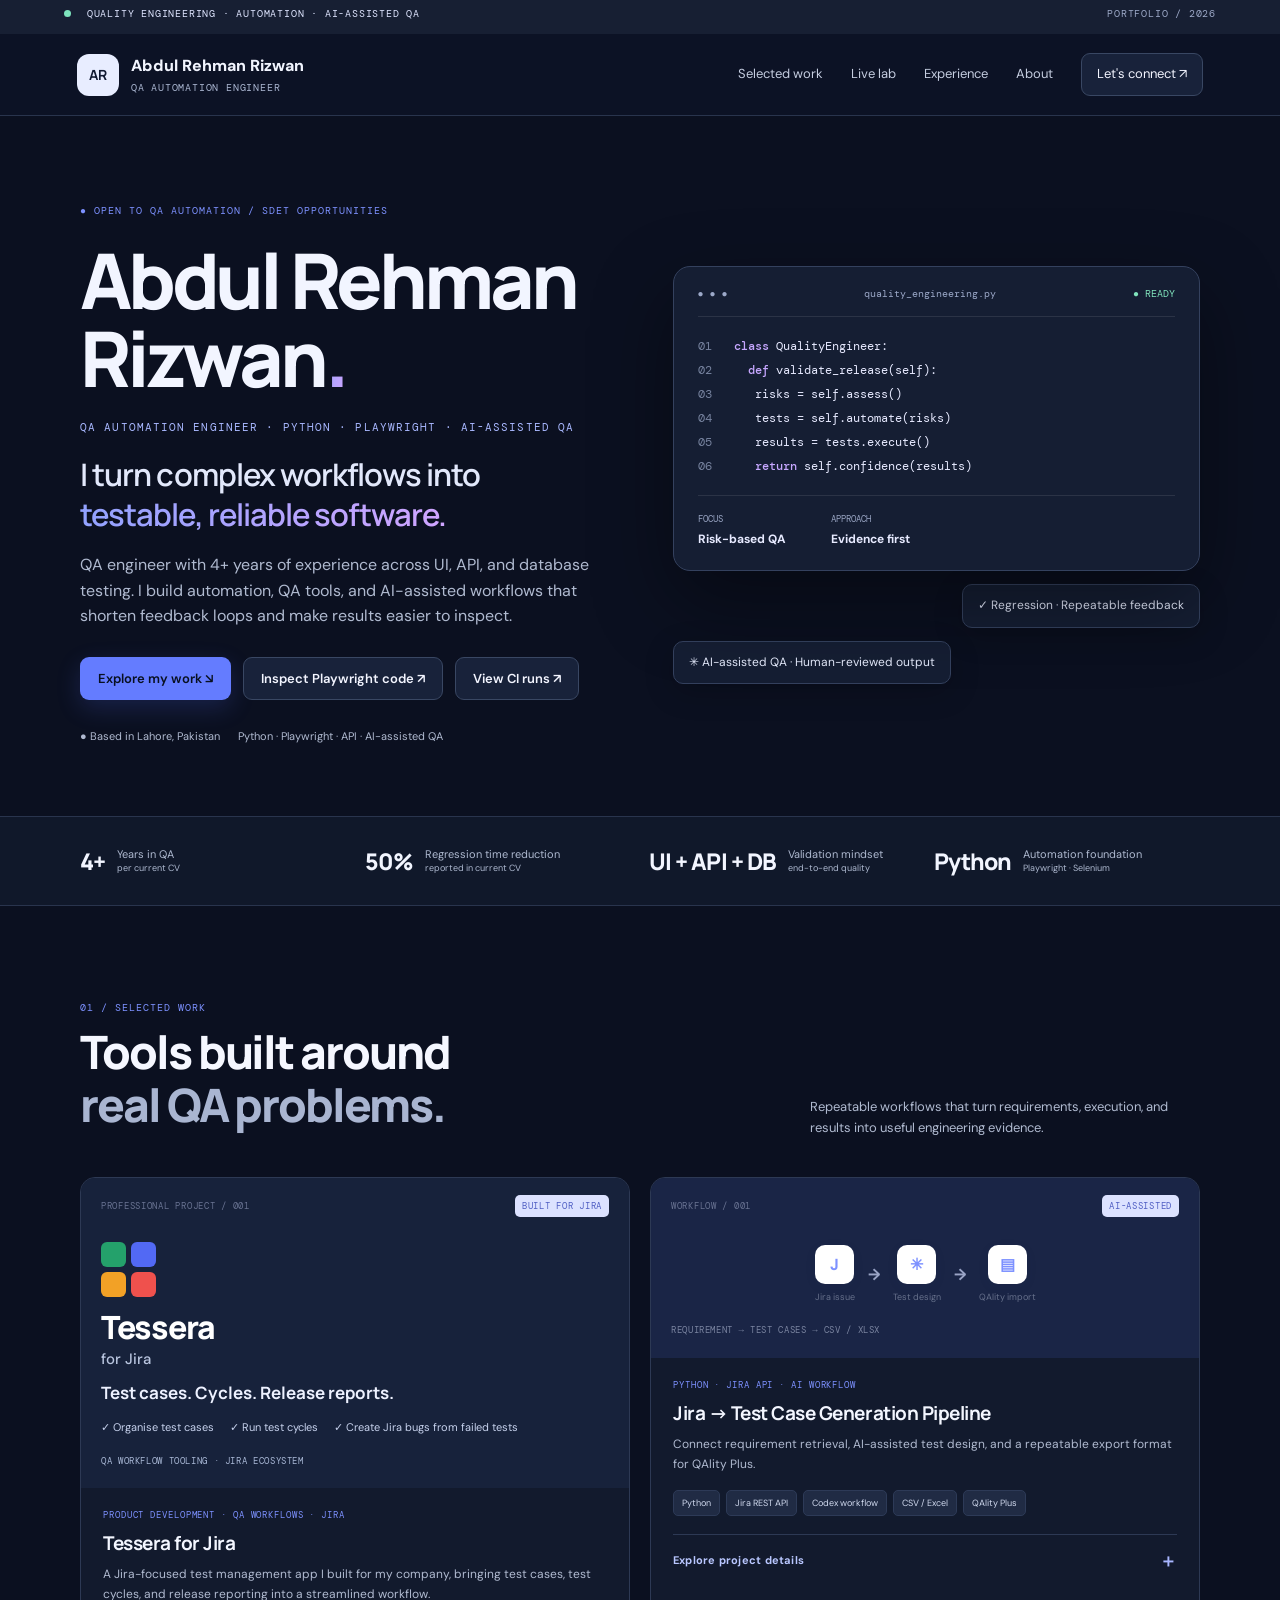
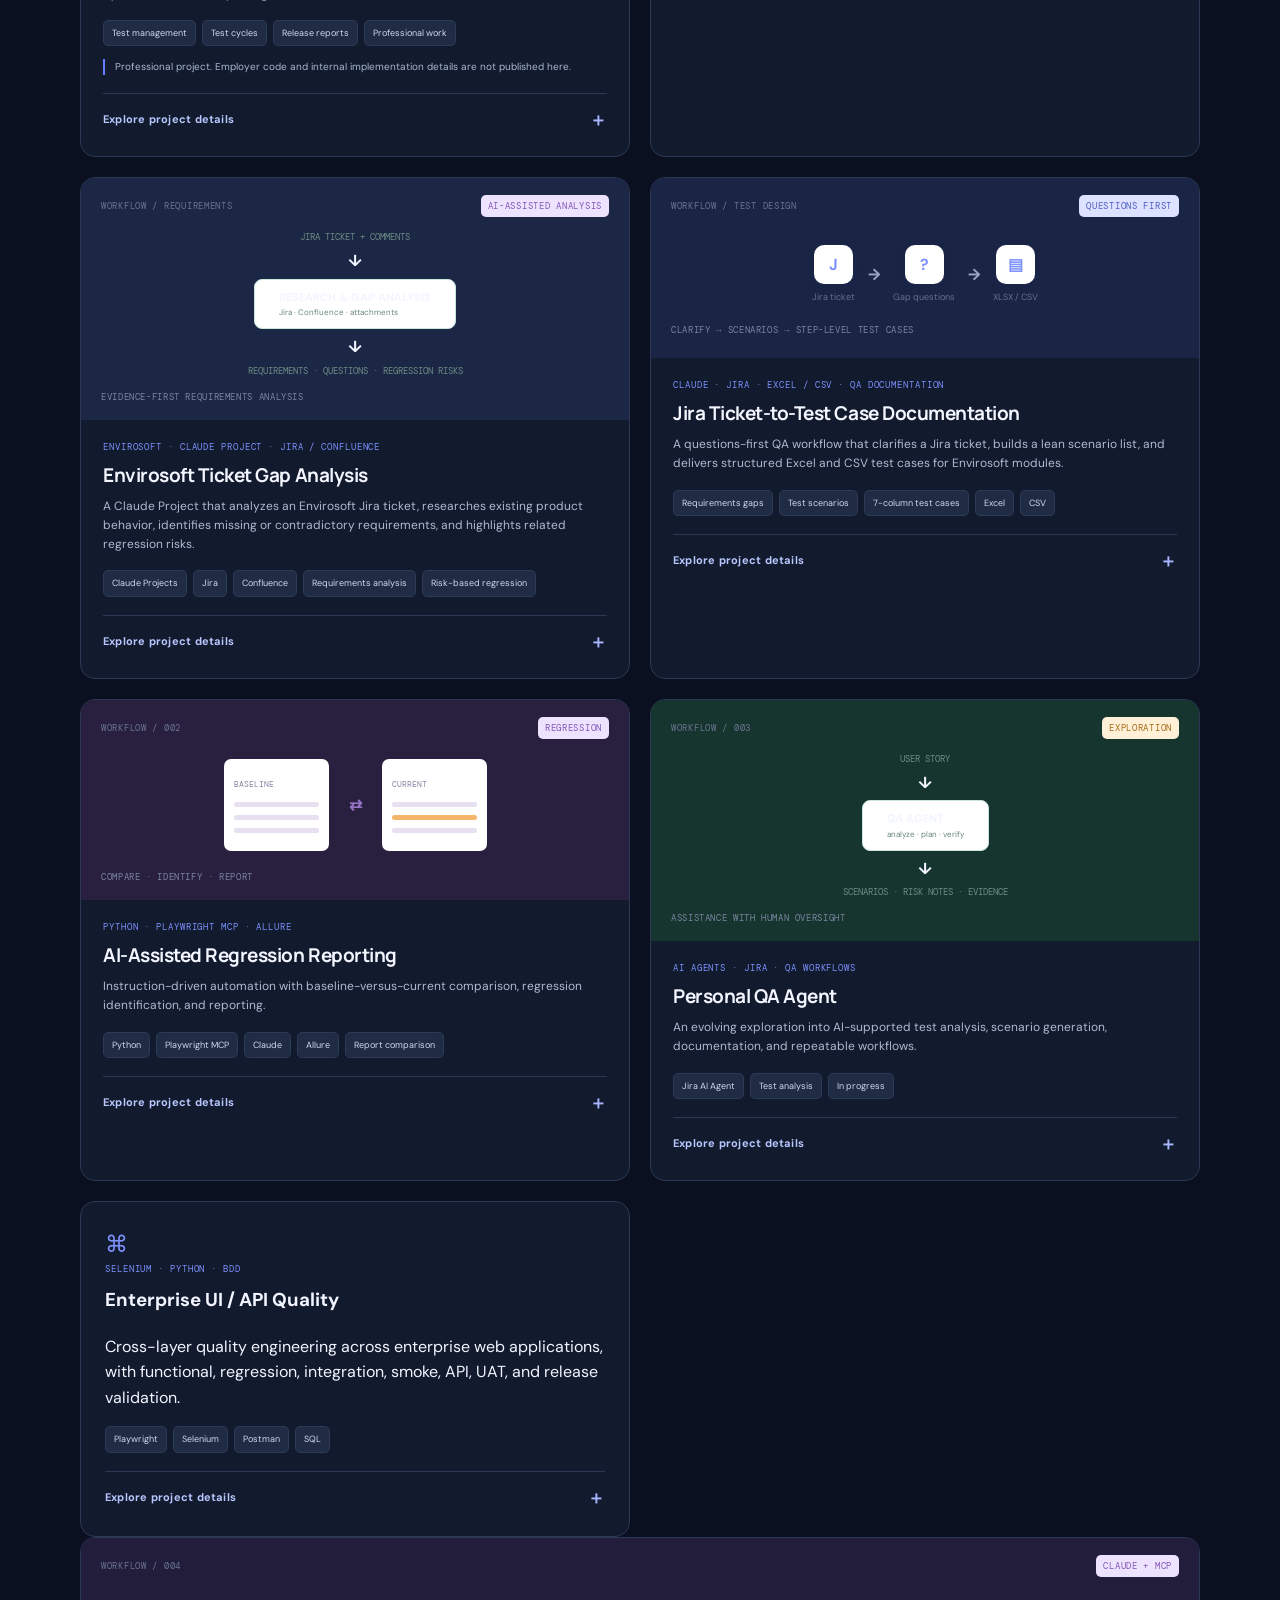
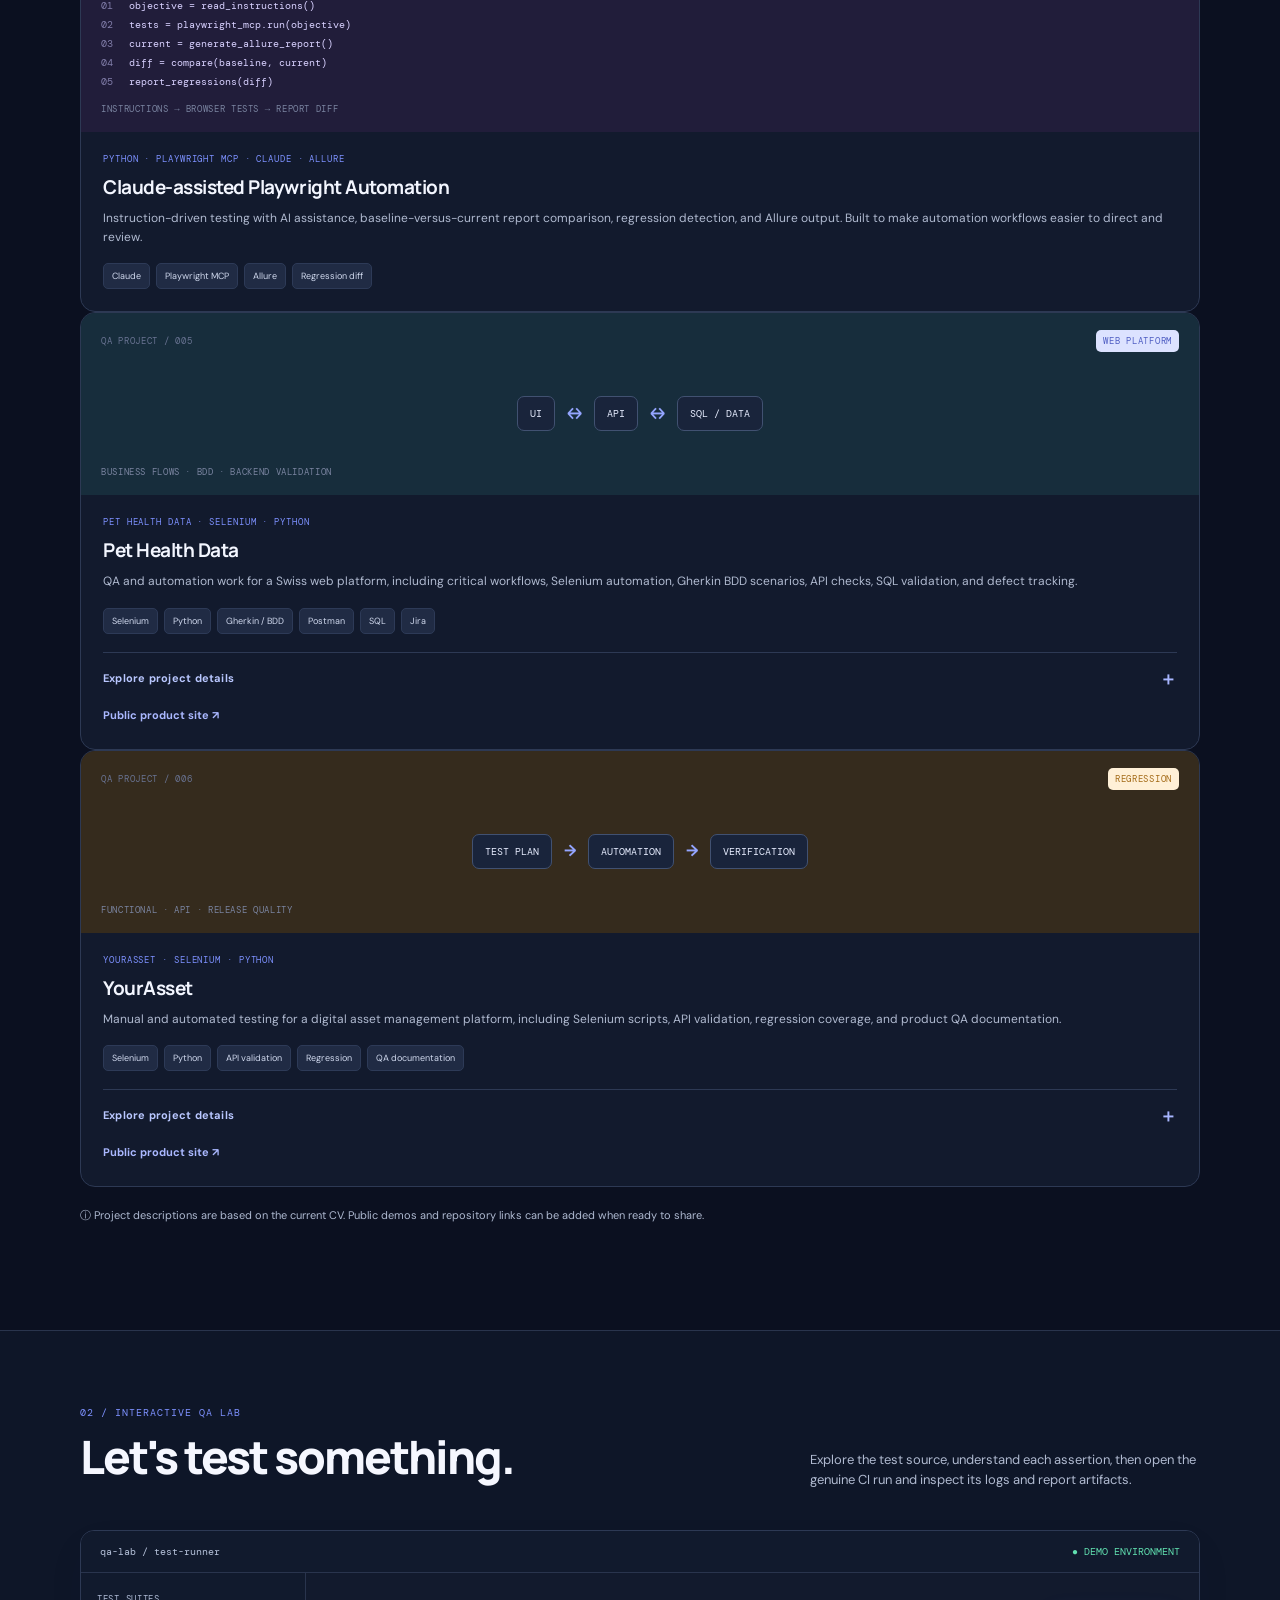
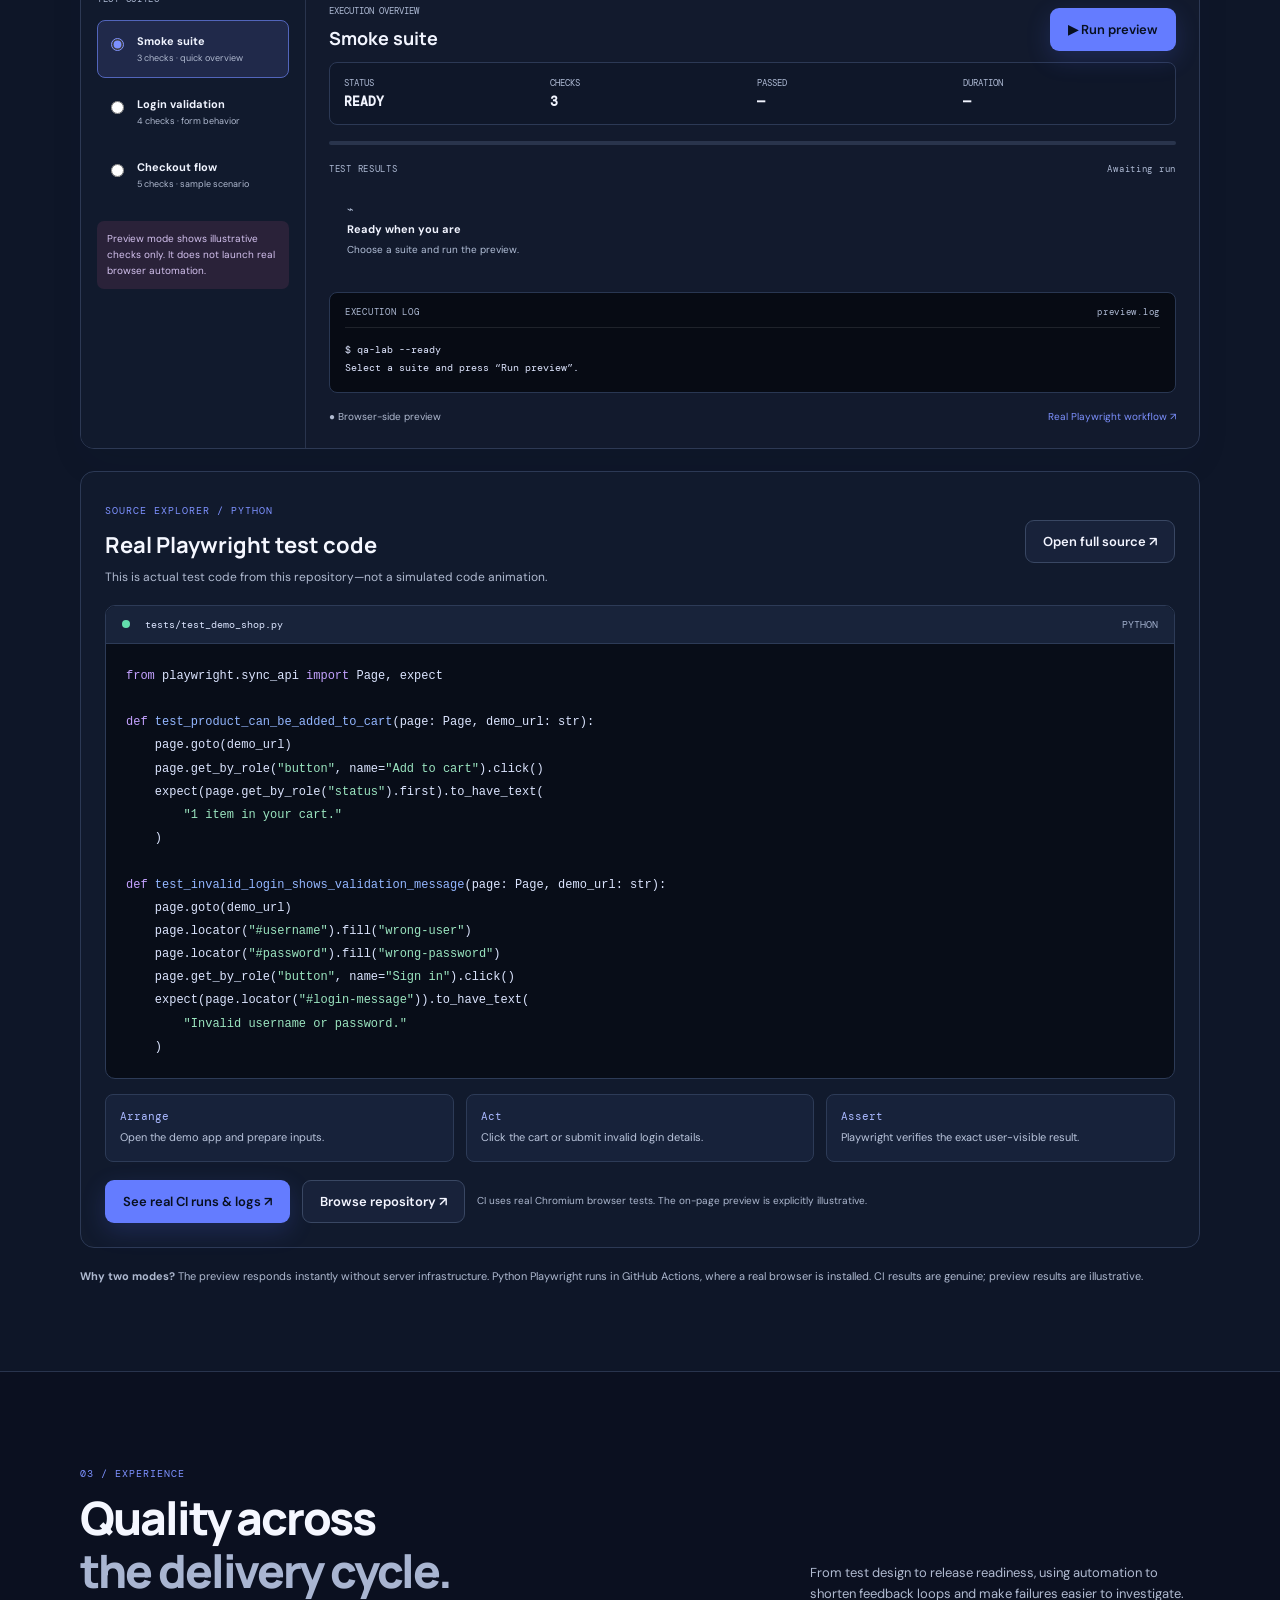
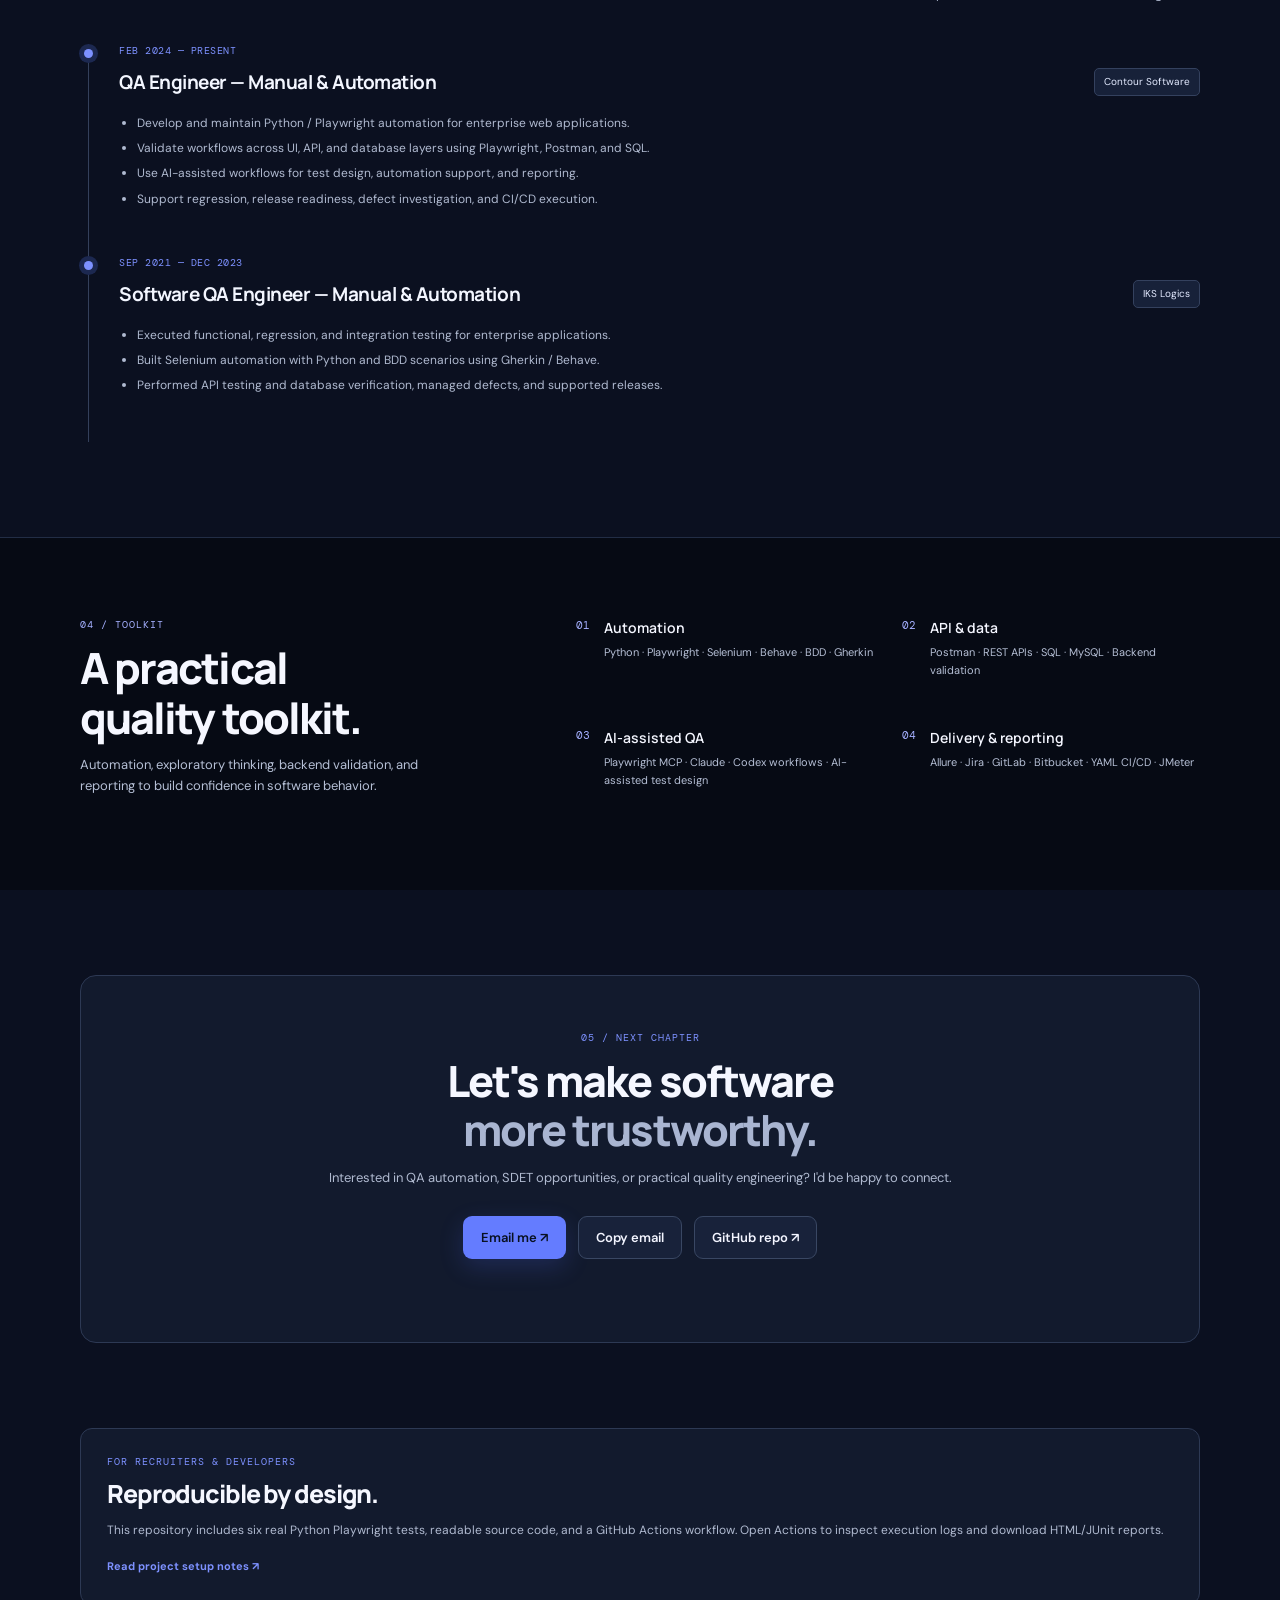
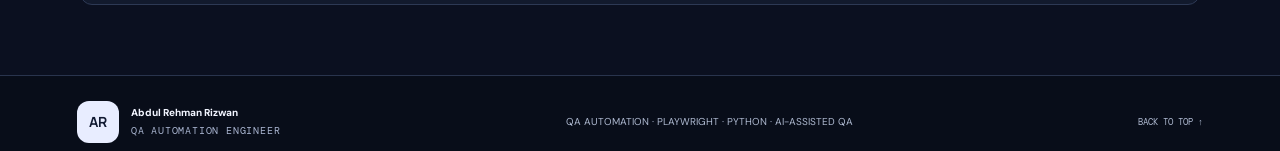
==== commit 75073e0a: "Add Envirosoft ticket analysis and Jira test documentation projects" ====
--- a/index.html
+++ b/index.html
@@ -16,6 +16,8 @@
 <section class="signal-strip"><div><strong>4+</strong><span>Years in QA<small>per current CV</small></span></div><div><strong>50%</strong><span>Regression time reduction<small>reported in current CV</small></span></div><div><strong>UI + API + DB</strong><span>Validation mindset<small>end-to-end quality</small></span></div><div><strong>Python</strong><span>Automation foundation<small>Playwright · Selenium</small></span></div></section>
 <section class="section-wrap section-block" id="work"><div class="section-heading"><div><div class="section-index">01 / SELECTED WORK</div><h2>Tools built around<br><span class="muted-heading">real QA problems.</span></h2></div><p>Repeatable workflows that turn requirements, execution, and results into useful engineering evidence.</p></div><div class="project-grid">
 <article class="project-card project-featured tessera-card"><div class="project-visual visual-tessera"><div class="visual-top"><span>PROFESSIONAL PROJECT / 001</span><span class="visual-badge">BUILT FOR JIRA</span></div><div class="tessera-mark"><span></span><span></span><span></span><span></span></div><div class="tessera-title">Tessera <small>for Jira</small></div><div class="tessera-subtitle">Test cases. Cycles. Release reports.</div><div class="tessera-feature-list"><span>✓ Organise test cases</span><span>✓ Run test cycles</span><span>✓ Create Jira bugs from failed tests</span></div><div class="visual-caption">QA WORKFLOW TOOLING · JIRA ECOSYSTEM</div></div><div class="project-body"><div class="project-kicker">PRODUCT DEVELOPMENT · QA WORKFLOWS · JIRA</div><h3>Tessera for Jira</h3><p>A Jira-focused test management app I built for my company, bringing test cases, test cycles, and release reporting into a streamlined workflow.</p><div class="tag-row"><span>Test management</span><span>Test cycles</span><span>Release reports</span><span>Professional work</span></div><p class="project-confidential">Professional project. Employer code and internal implementation details are not published here.</p><details class="project-details"><summary>Explore project details <span>＋</span></summary><div class="project-detail-grid"><div class="project-detail"><h4>WHAT IT SOLVES</h4><p>Keeps test cases, execution cycles, and release reporting together in the Jira workflow, reducing the need to scatter QA activity across separate places.</p></div><div class="project-detail"><h4>CORE CAPABILITIES</h4><p>Organise test cases in folders; run test cycles with keyboard shortcuts; create Jira bug reports from failed tests.</p></div><div class="project-detail"><h4>PRODUCT CONTEXT</h4><p>Built for use within my company’s Jira environment. The supplied screenshot shows test-cycle status, test steps, execution results, and release-oriented reporting.</p></div><div class="project-detail"><h4>RESPONSIBLE SHARING</h4><p>This case study describes the product purpose and visible capabilities. Proprietary source code, internal URLs, customer data, and implementation details are intentionally not exposed.</p></div></div></details></div></article><article class="project-card project-featured"><div class="project-visual visual-jira"><div class="visual-top"><span>WORKFLOW / 001</span><span class="visual-badge">AI-ASSISTED</span></div><div class="pipeline"><div class="pipeline-node"><b>J</b><small>Jira issue</small></div><b>→</b><div class="pipeline-node"><b>✳</b><small>Test design</small></div><b>→</b><div class="pipeline-node"><b>▤</b><small>QAlity import</small></div></div><div class="visual-caption">REQUIREMENT → TEST CASES → CSV / XLSX</div></div><div class="project-body"><div class="project-kicker">PYTHON · JIRA API · AI WORKFLOW</div><h3>Jira → Test Case Generation Pipeline</h3><p>Connect requirement retrieval, AI-assisted test design, and a repeatable export format for QAlity Plus.</p><div class="tag-row"><span>Python</span><span>Jira REST API</span><span>Codex workflow</span><span>CSV / Excel</span><span>QAlity Plus</span></div><details class="project-details"><summary>Explore project details <span>＋</span></summary><div class="project-detail-grid"><div class="project-detail"><h4>PROBLEM</h4><p>Turning issue descriptions into consistent, import-ready test cases can involve repetitive copying, manual formatting, and avoidable preparation work.</p></div><div class="project-detail"><h4>WORKFLOW I BUILT</h4><p>Fetch Jira ticket descriptions through the Jira API; use the retrieved requirements as input to an existing AI/Codex workflow; generate test cases in a predefined QA format; export structured results to Excel/CSV for QAlity Plus.</p></div><div class="project-detail"><h4>COST-CONSCIOUS DESIGN</h4><p>The workflow avoids paid AI API usage: it retrieves ticket content first, then uses an existing Codex workflow to generate the structured output.</p></div><div class="project-detail"><h4>QUALITY CONSIDERATIONS</h4><p>A predictable output format makes cases easier to review before import. The source requirements remain traceable to the Jira ticket, and generated content can be checked by a QA engineer before use.</p></div><div class="project-detail"><h4>STACK</h4><p>Python · Jira API · Codex/AI-assisted generation · Excel/CSV · QAlity Plus.</p></div></div></details></div></article>
+<article class="project-card project-featured"><div class="project-visual visual-gap"><div class="visual-top"><span>WORKFLOW / REQUIREMENTS</span><span class="visual-badge purple">AI-ASSISTED ANALYSIS</span></div><div class="agent-flow"><span>JIRA TICKET + COMMENTS</span><b>↓</b><strong>RESEARCH & GAP ANALYSIS <small>Jira · Confluence · attachments</small></strong><b>↓</b><span>REQUIREMENTS · QUESTIONS · REGRESSION RISKS</span></div><div class="visual-caption">EVIDENCE-FIRST REQUIREMENTS ANALYSIS</div></div><div class="project-body"><div class="project-kicker">ENVIROSOFT · CLAUDE PROJECT · JIRA / CONFLUENCE</div><h3>Envirosoft Ticket Gap Analysis</h3><p>A Claude Project that analyzes an Envirosoft Jira ticket, researches existing product behavior, identifies missing or contradictory requirements, and highlights related regression risks.</p><div class="tag-row"><span>Claude Projects</span><span>Jira</span><span>Confluence</span><span>Requirements analysis</span><span>Risk-based regression</span></div><details class="project-details"><summary>Explore project details <span>＋</span></summary><div class="project-detail-grid"><div class="project-detail"><h4>RESEARCH FIRST</h4><p>Reviews ticket details, acceptance criteria, all comments, linked issues, attachments, screenshots, related Jira tickets, relevant Confluence pages, project knowledge, and applicable public sources. Findings are tied to their sources rather than answered from memory.</p></div><div class="project-detail"><h4>GAP CLASSIFICATION</h4><p>Checks applicable scope, existing data, fields and validation, calculations, dates and time, workflow, access, downstream dependencies, environment, release constraints, and whether each acceptance criterion is verifiable. Classifies findings as Answered, Derived, Open Question, or Risk.</p></div><div class="project-detail"><h4>HIGH-VALUE QUESTIONS</h4><p>Only asks questions that cannot be answered from sources or derived from requirements, that change implementation or expected behavior, and that require a person to decide. Questions include impact, a recommended answer, an owner, and a Blocking label when needed.</p></div><div class="project-detail"><h4>REGRESSION IMPACT</h4><p>Identifies affected neighboring screens, shared components, reports, exports, APIs, integrations, downstream modules, existing records, client configurations, and historical defects. Prioritizes each area High, Medium, or Low with a measurable check.</p></div><div class="project-detail"><h4>STRUCTURED OUTPUT</h4><p>Produces a plain-language summary, current-versus-new behavior, sourced requirements, open questions, issues and risks, prioritized regression areas, and links to sources. Jira comments and documentation suggestions are prepared only when requested.</p></div><div class="project-detail"><h4>SAFE BY DEFAULT</h4><p>The Atlassian workflow is read-only by default. It does not edit, comment on, transition, or create Jira issues or Confluence pages unless explicitly asked. Unconfirmed information stays labeled, and missing evidence is stated rather than guessed.</p></div></div></details></div></article>
+<article class="project-card"><div class="project-visual visual-jira"><div class="visual-top"><span>WORKFLOW / TEST DESIGN</span><span class="visual-badge">QUESTIONS FIRST</span></div><div class="pipeline"><div class="pipeline-node"><b>J</b><small>Jira ticket</small></div><b>→</b><div class="pipeline-node"><b>?</b><small>Gap questions</small></div><b>→</b><div class="pipeline-node"><b>▤</b><small>XLSX / CSV</small></div></div><div class="visual-caption">CLARIFY → SCENARIOS → STEP-LEVEL TEST CASES</div></div><div class="project-body"><div class="project-kicker">CLAUDE · JIRA · EXCEL / CSV · QA DOCUMENTATION</div><h3>Jira Ticket-to-Test Case Documentation</h3><p>A questions-first QA workflow that clarifies a Jira ticket, builds a lean scenario list, and delivers structured Excel and CSV test cases for Envirosoft modules.</p><div class="tag-row"><span>Requirements gaps</span><span>Test scenarios</span><span>7-column test cases</span><span>Excel</span><span>CSV</span></div><details class="project-details"><summary>Explore project details <span>＋</span></summary><div class="project-detail-grid"><div class="project-detail"><h4>QUESTIONS BEFORE SCENARIOS</h4><p>Reads the ticket or supplied text/screenshots, summarizes what is understood, checks available module knowledge, asks numbered gap questions grouped by topic, and lists potential QA-impacting issues. It stops and waits rather than drafting scenarios prematurely.</p></div><div class="project-detail"><h4>READINESS GATE</h4><p>Scenarios are generated after blocking questions are answered or explicitly skipped. Skipped items become recorded assumptions and are not silently treated as confirmed requirements.</p></div><div class="project-detail"><h4>LEAN SCENARIO DESIGN</h4><p>Creates a two-column test scenario table with measurable outcomes, covers each acceptance criterion with positive and applicable negative checks, includes the original defect check for bug tickets, and merges related checks to reduce duplicate scenarios.</p></div><div class="project-detail"><h4>EXCEL AND CSV OUTPUT</h4><p>Exports &lt;TICKET&gt;_Test_Cases.xlsx and .csv. The Test Cases sheet uses exactly seven columns: title, detailed description, precondition, main expected result, test step, test data, and expected result of each step. A Scenarios sheet retains the approved scenario list.</p></div><div class="project-detail"><h4>STEP-LEVEL QUALITY</h4><p>Uses one row per test step, repeats the title for traceability, keeps description/precondition/main expected result on the first row only, groups navigation in step one, and requires a measurable expected result for every step.</p></div><div class="project-detail"><h4>TRACEABILITY & SAFETY</h4><p>Jira remains read-only. The workflow avoids invented rules or production data, records assumptions and unresolved gaps, and ends with a Knowledge to save block for manually maintaining confirmed product knowledge.</p></div></div></details></div></article>
 <article class="project-card"><div class="project-visual visual-regression"><div class="visual-top"><span>WORKFLOW / 002</span><span class="visual-badge purple">REGRESSION</span></div><div class="compare-window"><div><small>BASELINE</small><hr><hr><hr></div><b>⇄</b><div><small>CURRENT</small><hr><hr class="changed"><hr></div></div><div class="visual-caption">COMPARE · IDENTIFY · REPORT</div></div><div class="project-body"><div class="project-kicker">PYTHON · PLAYWRIGHT MCP · ALLURE</div><h3>AI-Assisted Regression Reporting</h3><p>Instruction-driven automation with baseline-versus-current comparison, regression identification, and reporting.</p><div class="tag-row"><span>Python</span><span>Playwright MCP</span><span>Claude</span><span>Allure</span><span>Report comparison</span></div><details class="project-details"><summary>Explore project details <span>＋</span></summary><div class="project-detail-grid"><div class="project-detail"><h4>PROBLEM</h4><p>A repeatable automation run needs clear instructions, reliable execution, and a way to distinguish new regressions from behavior already present in a baseline.</p></div><div class="project-detail"><h4>INSTRUCTION-DRIVEN EXECUTION</h4><p>Created a Python-based MCP workflow that reads an English-language document describing the objective, scope, and execution instructions, then uses those instructions to guide the application test flow with minimal manual intervention.</p></div><div class="project-detail"><h4>REGRESSION COMPARISON</h4><p>Uses a baseline report to compare against a newly generated report and identify differences that need investigation, rather than relying only on a pass/fail summary.</p></div><div class="project-detail"><h4>REPORTING AND LIFECYCLE</h4><p>Generates an Allure report and automatically shuts down the workflow after completion, creating a more self-contained run.</p></div><div class="project-detail"><h4>ENGINEERING FOCUS</h4><p>Structured instructions, repeatability, report evidence, regression visibility, and less manual orchestration.</p></div></div></details></div></article>
 <article class="project-card"><div class="project-visual visual-agent"><div class="visual-top"><span>WORKFLOW / 003</span><span class="visual-badge amber">EXPLORATION</span></div><div class="agent-flow"><span>USER STORY</span><b>↓</b><strong>QA AGENT <small>analyze · plan · verify</small></strong><b>↓</b><span>SCENARIOS · RISK NOTES · EVIDENCE</span></div><div class="visual-caption">ASSISTANCE WITH HUMAN OVERSIGHT</div></div><div class="project-body"><div class="project-kicker">AI AGENTS · JIRA · QA WORKFLOWS</div><h3>Personal QA Agent</h3><p>An evolving exploration into AI-supported test analysis, scenario generation, documentation, and repeatable workflows.</p><div class="tag-row"><span>Jira AI Agent</span><span>Test analysis</span><span>In progress</span></div><details class="project-details"><summary>Explore project details <span>＋</span></summary><div class="project-detail-grid"><div class="project-detail"><h4>CURRENT STATUS</h4><p>Work in progress: experimenting with Jira’s QA-focused AI Agent functionality and developing a personal QA agent.</p></div><div class="project-detail"><h4>EXPLORATION AREAS</h4><p>Test analysis, test generation, QA documentation, scenario design, and support for automation workflows.</p></div><div class="project-detail"><h4>DIRECTION</h4><p>Explore how AI assistance can extend from one-off QA tasks toward a more autonomous workflow, while keeping outputs reviewable by a human.</p></div><div class="project-detail"><h4>TRANSPARENCY</h4><p>This is an evolving project, not a finished autonomous testing product.</p></div></div></details></div></article>
 <article class="project-card project-compact"><div class="compact-icon">⌘</div><div class="project-kicker">SELENIUM · PYTHON · BDD</div><h3>Enterprise UI / API Quality</h3><p>Cross-layer quality engineering across enterprise web applications, with functional, regression, integration, smoke, API, UAT, and release validation.</p><div class="tag-row"><span>Playwright</span><span>Selenium</span><span>Postman</span><span>SQL</span></div><details class="project-details"><summary>Explore project details <span>＋</span></summary><div class="project-detail-grid"><div class="project-detail"><h4>END-TO-END VALIDATION</h4><p>Validate user workflows through the UI, verify service behavior with API checks, and inspect database state with SQL.</p></div><div class="project-detail"><h4>AUTOMATION AND BDD</h4><p>Build Python-based automation with Playwright or Selenium, and use Behave/Gherkin-style scenarios where appropriate.</p></div><div class="project-detail"><h4>CI AND REPORTING</h4><p>Work with YAML-based GitLab/Bitbucket pipelines and Allure reporting to make automated execution easier to review.</p></div><div class="project-detail"><h4>MEASURED IMPROVEMENT</h4><p>The CV reports a 50% reduction in regression execution time and an improvement in automated reporting/execution workflows from approximately 40 minutes to 30 minutes. These are overall work outcomes, not attributed to one specific project.</p></div></div></details></div></article><article class="project-card"><div class="project-visual visual-claude"><div class="visual-top"><span>WORKFLOW / 004</span><span class="visual-badge purple">CLAUDE + MCP</span></div><div class="code-preview"><span><i>01</i> objective = read_instructions()</span><span><i>02</i> tests = playwright_mcp.run(objective)</span><span><i>03</i> current = generate_allure_report()</span><span><i>04</i> diff = compare(baseline, current)</span><span><i>05</i> report_regressions(diff)</span></div><div class="visual-caption">INSTRUCTIONS → BROWSER TESTS → REPORT DIFF</div></div><div class="project-body"><div class="project-kicker">PYTHON · PLAYWRIGHT MCP · CLAUDE · ALLURE</div><h3>Claude-assisted Playwright Automation</h3><p>Instruction-driven testing with AI assistance, baseline-versus-current report comparison, regression detection, and Allure output. Built to make automation workflows easier to direct and review.</p><div class="tag-row"><span>Claude</span><span>Playwright MCP</span><span>Allure</span><span>Regression diff</span></div></div></article>
--- a/styles.css
+++ b/styles.css
@@ -84,3 +84,17 @@
 .ci-actions>span{font-size:10px;color:#aeb9d0}
 @media(max-width:800px){.site-header nav{background:#0d1426;border-color:var(--line)}.menu-toggle{background:#18223a;color:#fff;border-color:#394763}.code-inspector-head{align-items:flex-start;flex-direction:column}}
 @media(max-width:560px){.hero h1{font-size:47px}.code-inspector{padding:14px}.source-editor pre{font-size:10px;padding:14px}.code-explainer{grid-template-columns:1fr}}
+
+/* Expandable project case studies */
+.project-details{margin-top:18px;border-top:1px solid #2d3954;padding-top:12px}
+.project-details summary{display:flex;justify-content:space-between;align-items:center;gap:12px;cursor:pointer;list-style:none;color:#b9c7ff;font-size:11px;font-weight:700;letter-spacing:.02em;padding:5px 0}
+.project-details summary::-webkit-details-marker{display:none}
+.project-details summary span{font-size:18px;line-height:1;color:#a8b6ff;transition:transform .2s}
+.project-details[open] summary span{transform:rotate(45deg)}
+.project-detail-grid{display:grid;grid-template-columns:repeat(2,minmax(0,1fr));gap:12px;margin-top:14px}
+.project-detail{padding:13px;background:#0d1527;border:1px solid #2b3853;border-radius:8px;min-width:0}
+.project-detail h4{font:500 10px var(--mono);text-transform:uppercase;letter-spacing:.07em;color:#9fb0ff;margin:0 0 7px}
+.project-detail p{font-size:12px;line-height:1.7;color:#c1cbe0;margin:0}
+.project-card:has(.project-details[open]){border-color:#6278c8;box-shadow:0 12px 38px #0003}
+.project-card .project-body{padding-bottom:22px}
+@media(max-width:560px){.project-detail-grid{grid-template-columns:1fr}.project-detail p{font-size:12px}}
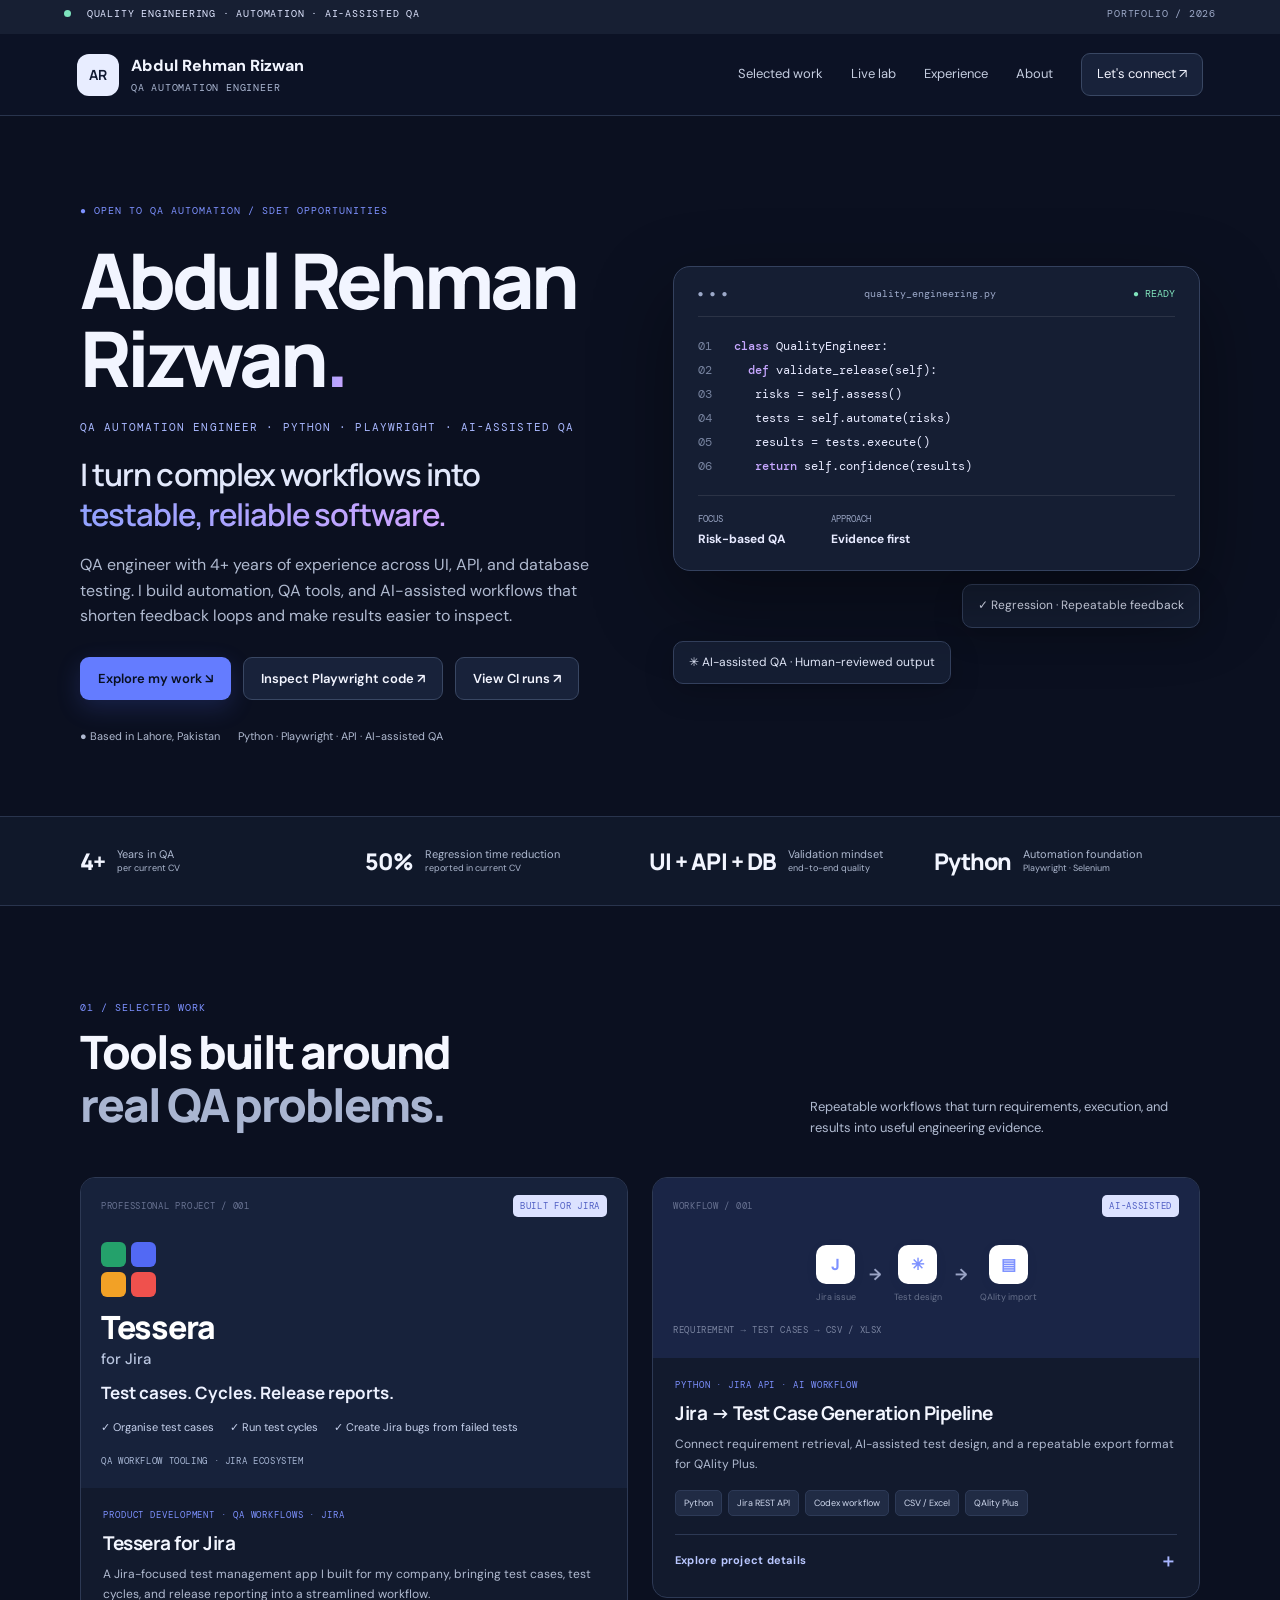
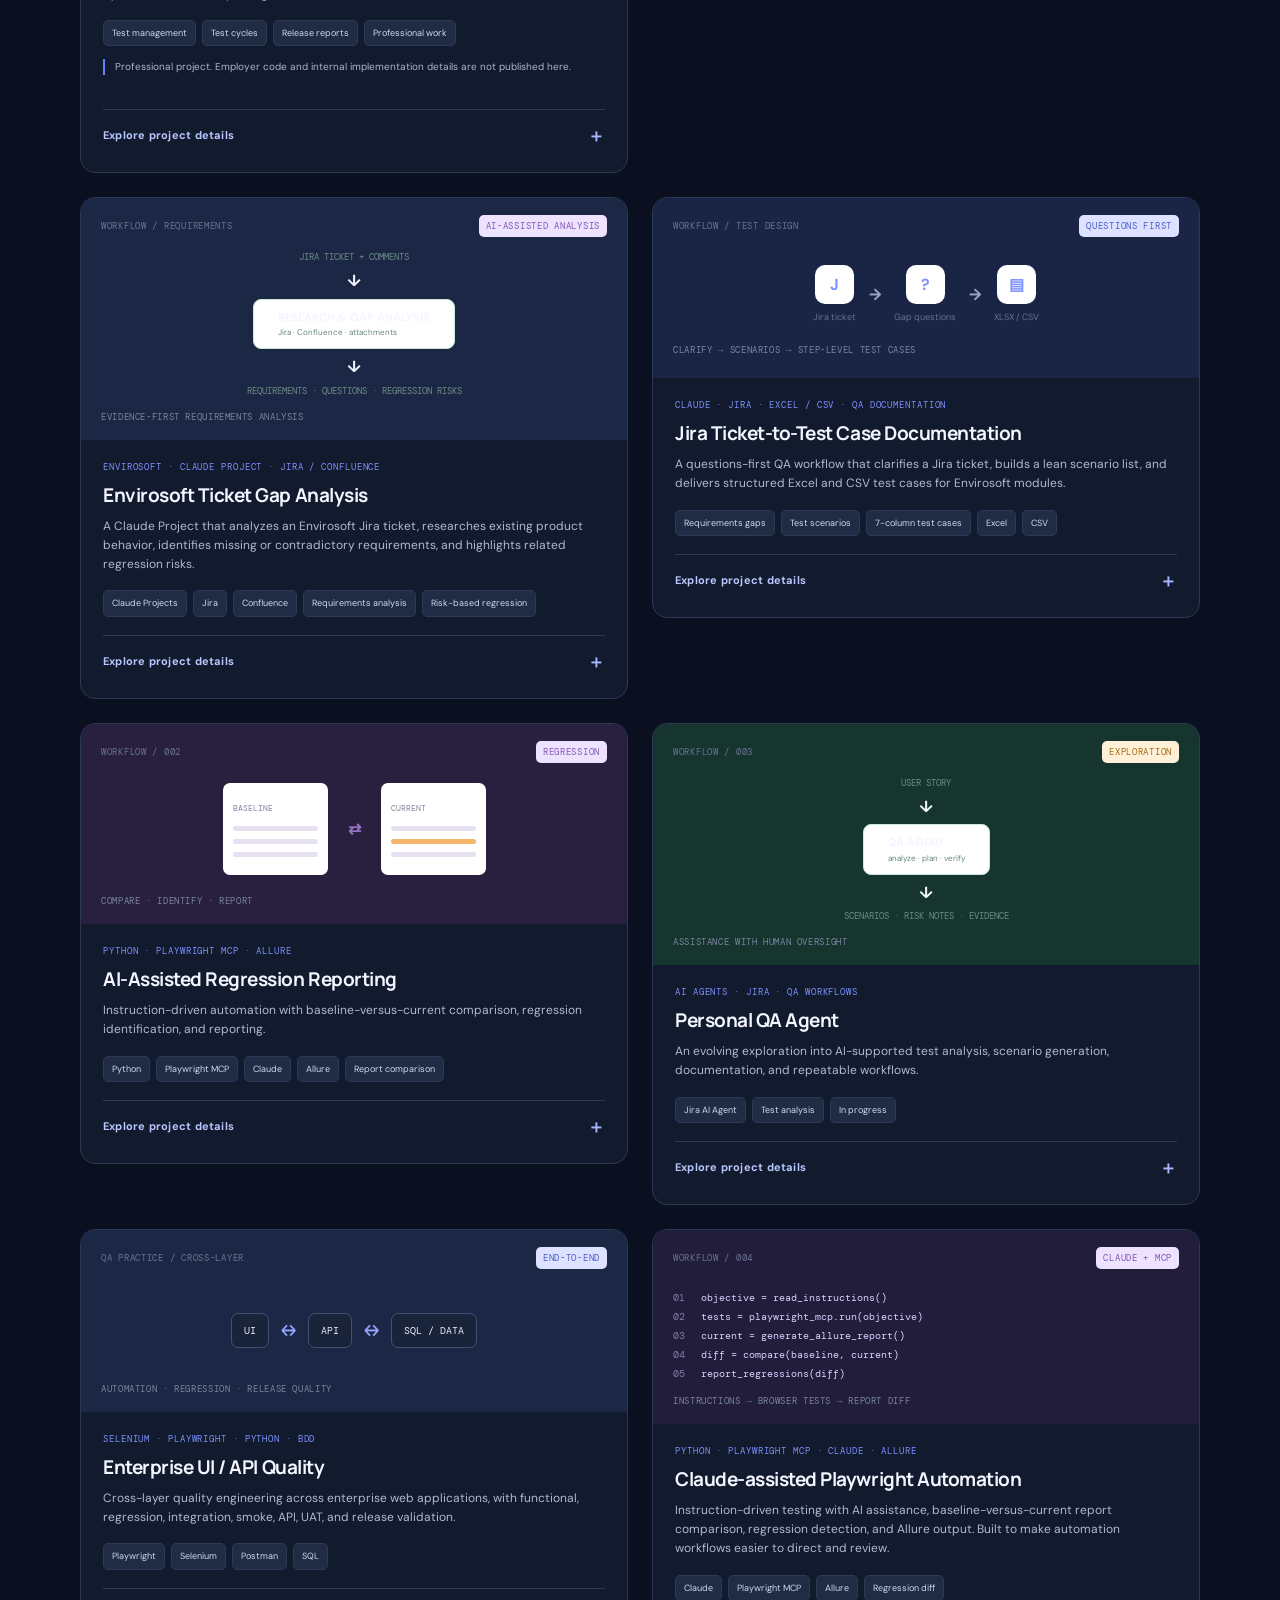
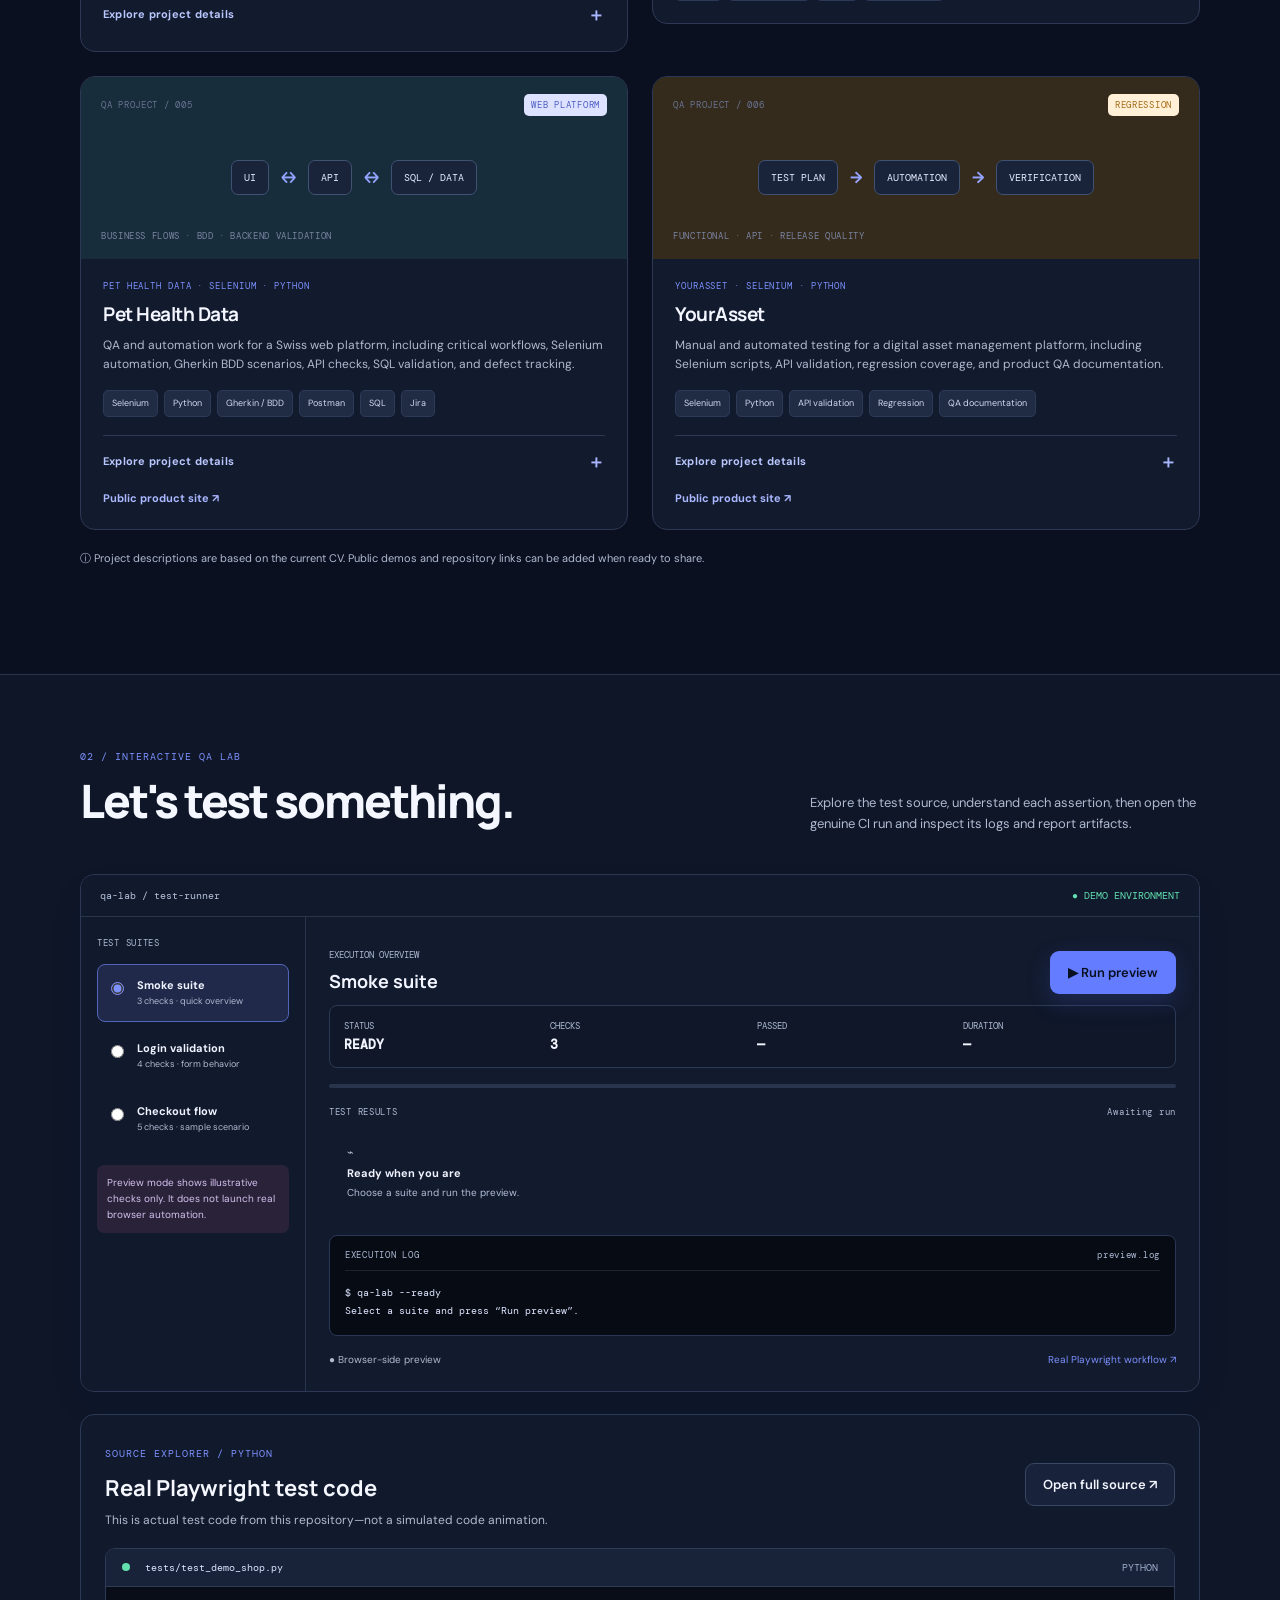
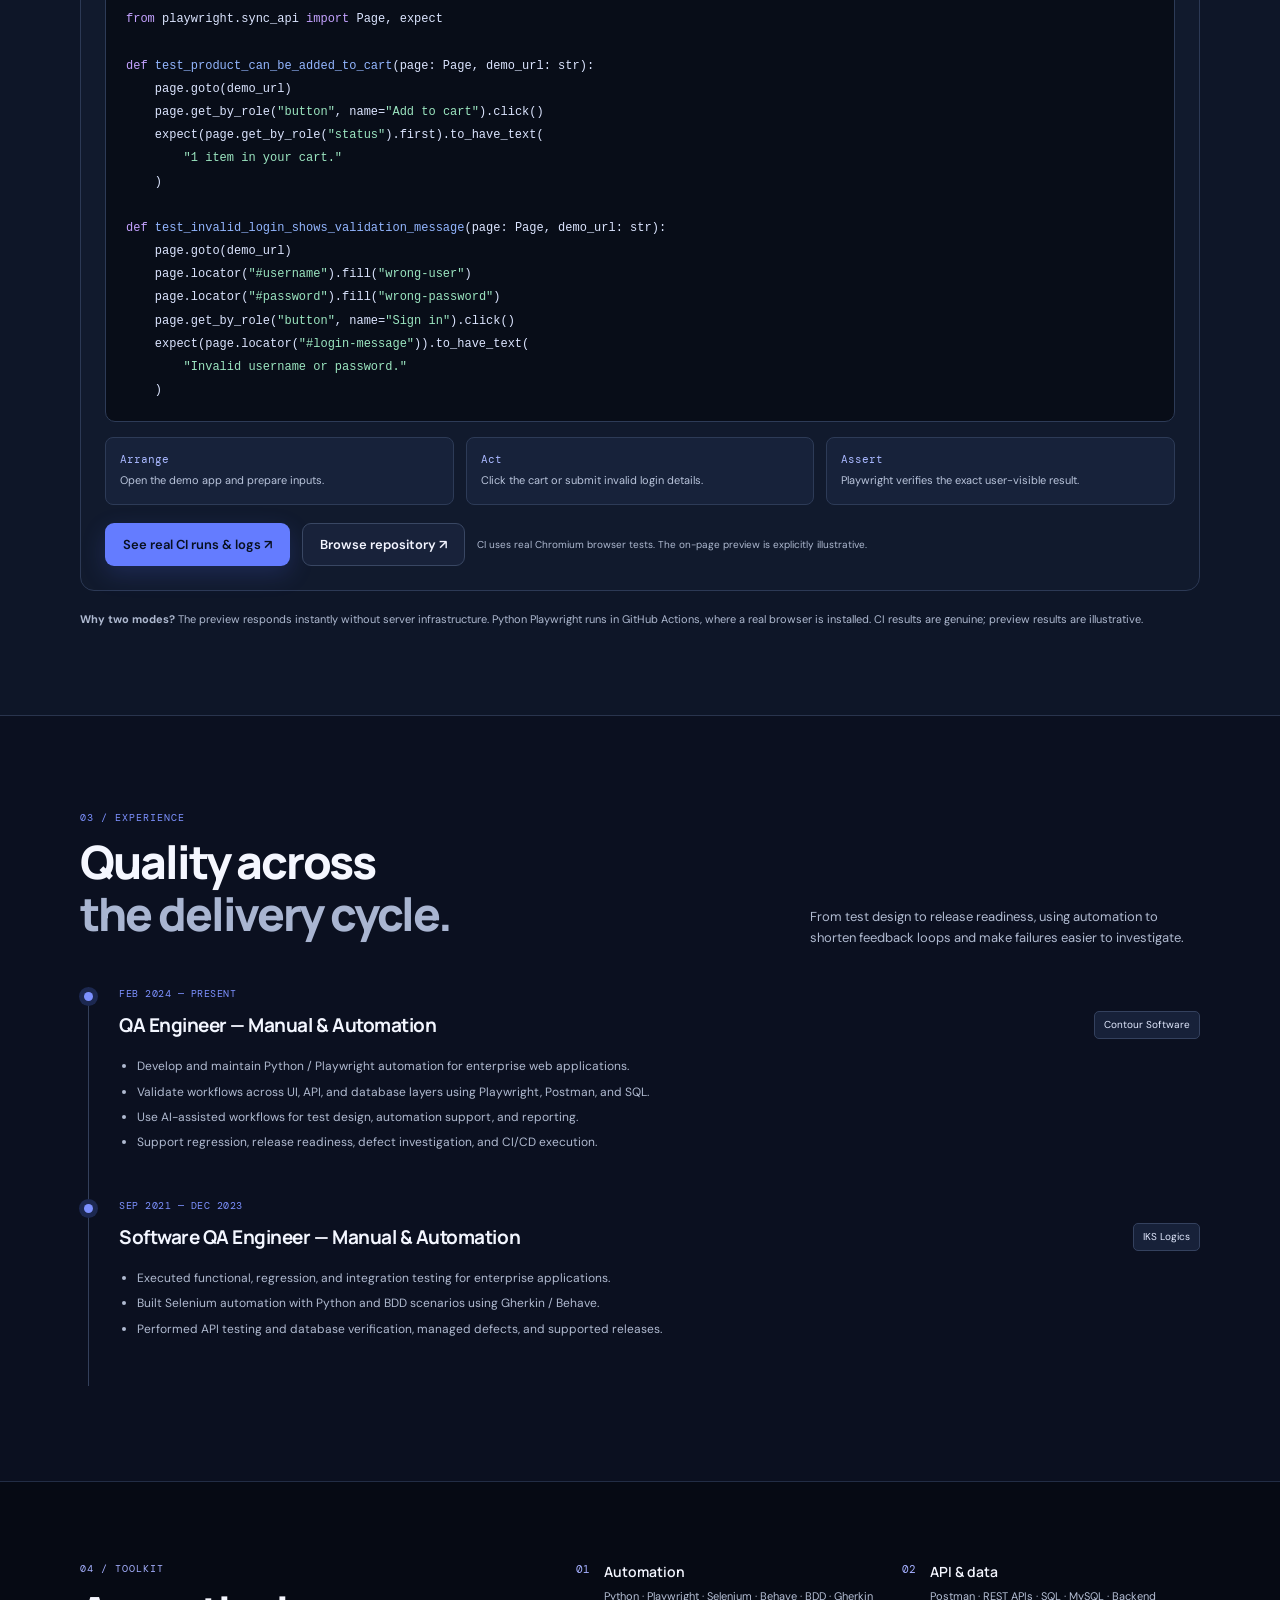
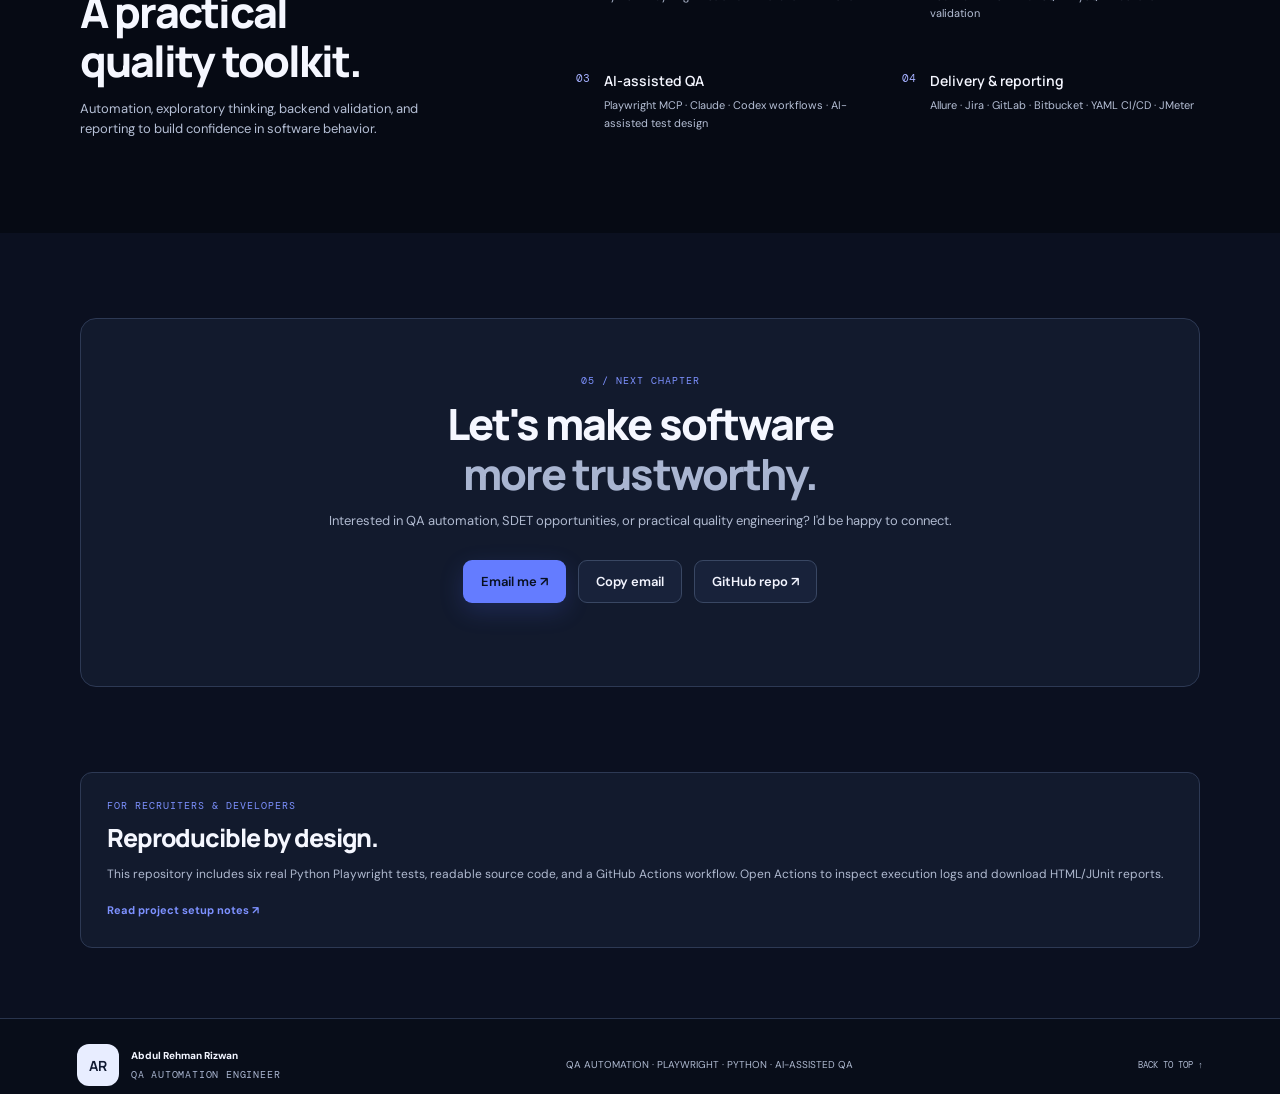
==== commit 8c756696: "Make enterprise QA project card consistent with project grid" ====
--- a/index.html
+++ b/index.html
@@ -20,7 +20,7 @@
 <article class="project-card"><div class="project-visual visual-jira"><div class="visual-top"><span>WORKFLOW / TEST DESIGN</span><span class="visual-badge">QUESTIONS FIRST</span></div><div class="pipeline"><div class="pipeline-node"><b>J</b><small>Jira ticket</small></div><b>→</b><div class="pipeline-node"><b>?</b><small>Gap questions</small></div><b>→</b><div class="pipeline-node"><b>▤</b><small>XLSX / CSV</small></div></div><div class="visual-caption">CLARIFY → SCENARIOS → STEP-LEVEL TEST CASES</div></div><div class="project-body"><div class="project-kicker">CLAUDE · JIRA · EXCEL / CSV · QA DOCUMENTATION</div><h3>Jira Ticket-to-Test Case Documentation</h3><p>A questions-first QA workflow that clarifies a Jira ticket, builds a lean scenario list, and delivers structured Excel and CSV test cases for Envirosoft modules.</p><div class="tag-row"><span>Requirements gaps</span><span>Test scenarios</span><span>7-column test cases</span><span>Excel</span><span>CSV</span></div><details class="project-details"><summary>Explore project details <span>＋</span></summary><div class="project-detail-grid"><div class="project-detail"><h4>QUESTIONS BEFORE SCENARIOS</h4><p>Reads the ticket or supplied text/screenshots, summarizes what is understood, checks available module knowledge, asks numbered gap questions grouped by topic, and lists potential QA-impacting issues. It stops and waits rather than drafting scenarios prematurely.</p></div><div class="project-detail"><h4>READINESS GATE</h4><p>Scenarios are generated after blocking questions are answered or explicitly skipped. Skipped items become recorded assumptions and are not silently treated as confirmed requirements.</p></div><div class="project-detail"><h4>LEAN SCENARIO DESIGN</h4><p>Creates a two-column test scenario table with measurable outcomes, covers each acceptance criterion with positive and applicable negative checks, includes the original defect check for bug tickets, and merges related checks to reduce duplicate scenarios.</p></div><div class="project-detail"><h4>EXCEL AND CSV OUTPUT</h4><p>Exports &lt;TICKET&gt;_Test_Cases.xlsx and .csv. The Test Cases sheet uses exactly seven columns: title, detailed description, precondition, main expected result, test step, test data, and expected result of each step. A Scenarios sheet retains the approved scenario list.</p></div><div class="project-detail"><h4>STEP-LEVEL QUALITY</h4><p>Uses one row per test step, repeats the title for traceability, keeps description/precondition/main expected result on the first row only, groups navigation in step one, and requires a measurable expected result for every step.</p></div><div class="project-detail"><h4>TRACEABILITY & SAFETY</h4><p>Jira remains read-only. The workflow avoids invented rules or production data, records assumptions and unresolved gaps, and ends with a Knowledge to save block for manually maintaining confirmed product knowledge.</p></div></div></details></div></article>
 <article class="project-card"><div class="project-visual visual-regression"><div class="visual-top"><span>WORKFLOW / 002</span><span class="visual-badge purple">REGRESSION</span></div><div class="compare-window"><div><small>BASELINE</small><hr><hr><hr></div><b>⇄</b><div><small>CURRENT</small><hr><hr class="changed"><hr></div></div><div class="visual-caption">COMPARE · IDENTIFY · REPORT</div></div><div class="project-body"><div class="project-kicker">PYTHON · PLAYWRIGHT MCP · ALLURE</div><h3>AI-Assisted Regression Reporting</h3><p>Instruction-driven automation with baseline-versus-current comparison, regression identification, and reporting.</p><div class="tag-row"><span>Python</span><span>Playwright MCP</span><span>Claude</span><span>Allure</span><span>Report comparison</span></div><details class="project-details"><summary>Explore project details <span>＋</span></summary><div class="project-detail-grid"><div class="project-detail"><h4>PROBLEM</h4><p>A repeatable automation run needs clear instructions, reliable execution, and a way to distinguish new regressions from behavior already present in a baseline.</p></div><div class="project-detail"><h4>INSTRUCTION-DRIVEN EXECUTION</h4><p>Created a Python-based MCP workflow that reads an English-language document describing the objective, scope, and execution instructions, then uses those instructions to guide the application test flow with minimal manual intervention.</p></div><div class="project-detail"><h4>REGRESSION COMPARISON</h4><p>Uses a baseline report to compare against a newly generated report and identify differences that need investigation, rather than relying only on a pass/fail summary.</p></div><div class="project-detail"><h4>REPORTING AND LIFECYCLE</h4><p>Generates an Allure report and automatically shuts down the workflow after completion, creating a more self-contained run.</p></div><div class="project-detail"><h4>ENGINEERING FOCUS</h4><p>Structured instructions, repeatability, report evidence, regression visibility, and less manual orchestration.</p></div></div></details></div></article>
 <article class="project-card"><div class="project-visual visual-agent"><div class="visual-top"><span>WORKFLOW / 003</span><span class="visual-badge amber">EXPLORATION</span></div><div class="agent-flow"><span>USER STORY</span><b>↓</b><strong>QA AGENT <small>analyze · plan · verify</small></strong><b>↓</b><span>SCENARIOS · RISK NOTES · EVIDENCE</span></div><div class="visual-caption">ASSISTANCE WITH HUMAN OVERSIGHT</div></div><div class="project-body"><div class="project-kicker">AI AGENTS · JIRA · QA WORKFLOWS</div><h3>Personal QA Agent</h3><p>An evolving exploration into AI-supported test analysis, scenario generation, documentation, and repeatable workflows.</p><div class="tag-row"><span>Jira AI Agent</span><span>Test analysis</span><span>In progress</span></div><details class="project-details"><summary>Explore project details <span>＋</span></summary><div class="project-detail-grid"><div class="project-detail"><h4>CURRENT STATUS</h4><p>Work in progress: experimenting with Jira’s QA-focused AI Agent functionality and developing a personal QA agent.</p></div><div class="project-detail"><h4>EXPLORATION AREAS</h4><p>Test analysis, test generation, QA documentation, scenario design, and support for automation workflows.</p></div><div class="project-detail"><h4>DIRECTION</h4><p>Explore how AI assistance can extend from one-off QA tasks toward a more autonomous workflow, while keeping outputs reviewable by a human.</p></div><div class="project-detail"><h4>TRANSPARENCY</h4><p>This is an evolving project, not a finished autonomous testing product.</p></div></div></details></div></article>
-<article class="project-card project-compact"><div class="compact-icon">⌘</div><div class="project-kicker">SELENIUM · PYTHON · BDD</div><h3>Enterprise UI / API Quality</h3><p>Cross-layer quality engineering across enterprise web applications, with functional, regression, integration, smoke, API, UAT, and release validation.</p><div class="tag-row"><span>Playwright</span><span>Selenium</span><span>Postman</span><span>SQL</span></div><details class="project-details"><summary>Explore project details <span>＋</span></summary><div class="project-detail-grid"><div class="project-detail"><h4>END-TO-END VALIDATION</h4><p>Validate user workflows through the UI, verify service behavior with API checks, and inspect database state with SQL.</p></div><div class="project-detail"><h4>AUTOMATION AND BDD</h4><p>Build Python-based automation with Playwright or Selenium, and use Behave/Gherkin-style scenarios where appropriate.</p></div><div class="project-detail"><h4>CI AND REPORTING</h4><p>Work with YAML-based GitLab/Bitbucket pipelines and Allure reporting to make automated execution easier to review.</p></div><div class="project-detail"><h4>MEASURED IMPROVEMENT</h4><p>The CV reports a 50% reduction in regression execution time and an improvement in automated reporting/execution workflows from approximately 40 minutes to 30 minutes. These are overall work outcomes, not attributed to one specific project.</p></div></div></details></div></article><article class="project-card"><div class="project-visual visual-claude"><div class="visual-top"><span>WORKFLOW / 004</span><span class="visual-badge purple">CLAUDE + MCP</span></div><div class="code-preview"><span><i>01</i> objective = read_instructions()</span><span><i>02</i> tests = playwright_mcp.run(objective)</span><span><i>03</i> current = generate_allure_report()</span><span><i>04</i> diff = compare(baseline, current)</span><span><i>05</i> report_regressions(diff)</span></div><div class="visual-caption">INSTRUCTIONS → BROWSER TESTS → REPORT DIFF</div></div><div class="project-body"><div class="project-kicker">PYTHON · PLAYWRIGHT MCP · CLAUDE · ALLURE</div><h3>Claude-assisted Playwright Automation</h3><p>Instruction-driven testing with AI assistance, baseline-versus-current report comparison, regression detection, and Allure output. Built to make automation workflows easier to direct and review.</p><div class="tag-row"><span>Claude</span><span>Playwright MCP</span><span>Allure</span><span>Regression diff</span></div></div></article>
+<article class="project-card"><div class="project-visual visual-enterprise"><div class="visual-top"><span>QA PRACTICE / CROSS-LAYER</span><span class="visual-badge">END-TO-END</span></div><div class="domain-flow"><span>UI</span><b>↔</b><span>API</span><b>↔</b><span>SQL / DATA</span></div><div class="visual-caption">AUTOMATION · REGRESSION · RELEASE QUALITY</div></div><div class="project-body"><div class="project-kicker">SELENIUM · PLAYWRIGHT · PYTHON · BDD</div><h3>Enterprise UI / API Quality</h3><p>Cross-layer quality engineering across enterprise web applications, with functional, regression, integration, smoke, API, UAT, and release validation.</p><div class="tag-row"><span>Playwright</span><span>Selenium</span><span>Postman</span><span>SQL</span></div><details class="project-details"><summary>Explore project details <span>＋</span></summary><div class="project-detail-grid"><div class="project-detail"><h4>END-TO-END VALIDATION</h4><p>Validate user workflows through the UI, verify service behavior with API checks, and inspect database state with SQL.</p></div><div class="project-detail"><h4>AUTOMATION AND BDD</h4><p>Build Python-based automation with Playwright or Selenium, and use Behave/Gherkin-style scenarios where appropriate.</p></div><div class="project-detail"><h4>CI AND REPORTING</h4><p>Work with YAML-based GitLab/Bitbucket pipelines and Allure reporting to make automated execution easier to review.</p></div><div class="project-detail"><h4>MEASURED IMPROVEMENT</h4><p>The CV reports a 50% reduction in regression execution time and an improvement in automated reporting/execution workflows from approximately 40 minutes to 30 minutes. These are overall work outcomes, not attributed to one specific project.</p></div></div></details></div></article><article class="project-card"><div class="project-visual visual-claude"><div class="visual-top"><span>WORKFLOW / 004</span><span class="visual-badge purple">CLAUDE + MCP</span></div><div class="code-preview"><span><i>01</i> objective = read_instructions()</span><span><i>02</i> tests = playwright_mcp.run(objective)</span><span><i>03</i> current = generate_allure_report()</span><span><i>04</i> diff = compare(baseline, current)</span><span><i>05</i> report_regressions(diff)</span></div><div class="visual-caption">INSTRUCTIONS → BROWSER TESTS → REPORT DIFF</div></div><div class="project-body"><div class="project-kicker">PYTHON · PLAYWRIGHT MCP · CLAUDE · ALLURE</div><h3>Claude-assisted Playwright Automation</h3><p>Instruction-driven testing with AI assistance, baseline-versus-current report comparison, regression detection, and Allure output. Built to make automation workflows easier to direct and review.</p><div class="tag-row"><span>Claude</span><span>Playwright MCP</span><span>Allure</span><span>Regression diff</span></div></div></article>
 <article class="project-card"><div class="project-visual visual-health"><div class="visual-top"><span>QA PROJECT / 005</span><span class="visual-badge">WEB PLATFORM</span></div><div class="domain-flow"><span>UI</span><b>↔</b><span>API</span><b>↔</b><span>SQL / DATA</span></div><div class="visual-caption">BUSINESS FLOWS · BDD · BACKEND VALIDATION</div></div><div class="project-body"><div class="project-kicker">PET HEALTH DATA · SELENIUM · PYTHON</div><h3>Pet Health Data</h3><p>QA and automation work for a Swiss web platform, including critical workflows, Selenium automation, Gherkin BDD scenarios, API checks, SQL validation, and defect tracking.</p><div class="tag-row"><span>Selenium</span><span>Python</span><span>Gherkin / BDD</span><span>Postman</span><span>SQL</span><span>Jira</span></div><details class="project-details"><summary>Explore project details <span>＋</span></summary><div class="project-detail-grid"><div class="project-detail"><h4>TESTING SCOPE</h4><p>Automated critical business workflows for a Swiss web platform and designed BDD scenarios in Gherkin.</p></div><div class="project-detail"><h4>UI AUTOMATION</h4><p>Used Selenium with Python to exercise important user journeys and make repeatable checks part of the QA approach.</p></div><div class="project-detail"><h4>API AND DATA VALIDATION</h4><p>Tested APIs with Postman and validated backend database operations with SQL to check behavior beyond the user interface.</p></div><div class="project-detail"><h4>DEFECT WORKFLOW</h4><p>Tracked issues in Jira and supported investigation and verification of defects.</p></div></div></details><a class="project-link" href="https://www.pethealthdata.ch/en" target="_blank" rel="noreferrer">Public product site ↗</a></div></article>
 <article class="project-card"><div class="project-visual visual-asset"><div class="visual-top"><span>QA PROJECT / 006</span><span class="visual-badge amber">REGRESSION</span></div><div class="domain-flow"><span>TEST PLAN</span><b>→</b><span>AUTOMATION</span><b>→</b><span>VERIFICATION</span></div><div class="visual-caption">FUNCTIONAL · API · RELEASE QUALITY</div></div><div class="project-body"><div class="project-kicker">YOURASSET · SELENIUM · PYTHON</div><h3>YourAsset</h3><p>Manual and automated testing for a digital asset management platform, including Selenium scripts, API validation, regression coverage, and product QA documentation.</p><div class="tag-row"><span>Selenium</span><span>Python</span><span>API validation</span><span>Regression</span><span>QA documentation</span></div><details class="project-details"><summary>Explore project details <span>＋</span></summary><div class="project-detail-grid"><div class="project-detail"><h4>TEST STRATEGY</h4><p>Designed manual and automated testing approaches for a digital asset management platform.</p></div><div class="project-detail"><h4>AUTOMATION</h4><p>Developed Selenium automation scripts in Python to support repeatable verification of product workflows.</p></div><div class="project-detail"><h4>API AND REGRESSION</h4><p>Executed API validation and regression testing to check behavior and catch issues across changes.</p></div><div class="project-detail"><h4>DOCUMENTATION</h4><p>Maintained product testing documentation to support traceable QA activity.</p></div></div></details><a class="project-link" href="https://www.yourasset.com" target="_blank" rel="noreferrer">Public product site ↗</a></div></article></div><p class="content-note">ⓘ Project descriptions are based on the current CV. Public demos and repository links can be added when ready to share.</p></section>
 <section class="lab-section" id="lab"><div class="section-wrap"><div class="section-heading"><div><div class="section-index">02 / INTERACTIVE QA LAB</div><h2>Let's test something.</h2></div><p>Explore the test source, understand each assertion, then open the genuine CI run and inspect its logs and report artifacts.</p></div><div class="lab-panel"><div class="lab-toolbar"><span class="mono">qa-lab / test-runner</span><span class="environment">● DEMO ENVIRONMENT</span></div><div class="lab-content"><aside class="lab-sidebar"><div class="sidebar-title">TEST SUITES</div><label class="suite-option"><input type="radio" name="suite" value="smoke" checked><span><strong>Smoke suite</strong><small>3 checks · quick overview</small></span></label><label class="suite-option"><input type="radio" name="suite" value="login"><span><strong>Login validation</strong><small>4 checks · form behavior</small></span></label><label class="suite-option"><input type="radio" name="suite" value="checkout"><span><strong>Checkout flow</strong><small>5 checks · sample scenario</small></span></label><p class="lab-disclaimer">Preview mode shows illustrative checks only. It does not launch real browser automation.</p></aside><div class="lab-main"><div class="lab-main-head"><div><small>EXECUTION OVERVIEW</small><h3 id="runTitle">Smoke suite</h3></div><button id="runTests" class="button button-primary">▶ Run preview</button></div><div class="run-stats"><div><small>STATUS</small><strong id="runStatus">READY</strong></div><div><small>CHECKS</small><strong id="checkCount">3</strong></div><div><small>PASSED</small><strong id="passedCount">—</strong></div><div><small>DURATION</small><strong id="duration">—</strong></div></div><div class="progress-track"><div id="progressBar"></div></div><div class="results-heading"><span>TEST RESULTS</span><span id="resultSummary">Awaiting run</span></div><div id="testResults" class="test-results"><div class="empty-results">⌁ <strong>Ready when you are</strong><small>Choose a suite and run the preview.</small></div></div><div class="console-box"><div class="console-header"><span>EXECUTION LOG</span><span>preview.log</span></div><div id="consoleOutput"><p>$ qa-lab --ready</p><p>Select a suite and press “Run preview”.</p></div></div><div class="lab-footer"><span>● Browser-side preview</span><a href="https://github.com/abdulrehmanofficialw-bit/Resume/actions">Real Playwright workflow ↗</a></div></div></div></div><div class="code-inspector"><div class="code-inspector-head"><div><span class="section-index">SOURCE EXPLORER / PYTHON</span><h3>Real Playwright test code</h3><p>This is actual test code from this repository—not a simulated code animation.</p></div><a class="button button-secondary" href="https://github.com/abdulrehmanofficialw-bit/Resume/blob/main/tests/test_demo_shop.py" target="_blank" rel="noreferrer">Open full source ↗</a></div><div class="source-editor"><div class="source-tab"><span class="source-dot"></span> tests/test_demo_shop.py <span class="source-language">PYTHON</span></div><pre><code><span class="syntax-purple">from</span> playwright.sync_api <span class="syntax-purple">import</span> Page, expect
--- a/styles.css
+++ b/styles.css
@@ -98,3 +98,69 @@
 .project-card:has(.project-details[open]){border-color:#6278c8;box-shadow:0 12px 38px #0003}
 .project-card .project-body{padding-bottom:22px}
 @media(max-width:560px){.project-detail-grid{grid-template-columns:1fr}.project-detail p{font-size:12px}}
+
+
+/* Layout repair: keep project cards independent and prevent cramped/overlapping grids */
+.project-grid{
+  display:grid;
+  grid-template-columns:repeat(2,minmax(0,1fr));
+  align-items:start;
+  align-content:start;
+  gap:24px;
+}
+.project-card{
+  position:relative;
+  display:flex;
+  flex-direction:column;
+  align-self:start;
+  min-width:0;
+  width:100%;
+  height:auto;
+  overflow:hidden;
+  isolation:isolate;
+}
+.project-card .project-visual,
+.project-card .project-body{
+  min-width:0;
+  width:100%;
+}
+.project-card .project-body{
+  display:flex;
+  flex-direction:column;
+  align-items:stretch;
+  flex:1 1 auto;
+  overflow-wrap:anywhere;
+}
+.project-card h3,
+.project-card p,
+.project-card .project-kicker,
+.project-card .tag-row,
+.project-card .project-details{
+  max-width:100%;
+  overflow-wrap:anywhere;
+}
+.project-card .project-details{
+  position:static;
+  flex:none;
+}
+.project-detail-grid{
+  grid-template-columns:repeat(2,minmax(0,1fr));
+  align-items:stretch;
+}
+.project-detail{
+  min-width:0;
+  overflow-wrap:anywhere;
+}
+.project-detail p{
+  overflow-wrap:anywhere;
+  word-break:normal;
+}
+@media(max-width:900px){
+  .project-grid{grid-template-columns:minmax(0,1fr);gap:22px}
+  .project-card{width:100%}
+}
+@media(max-width:560px){
+  .project-detail-grid{grid-template-columns:minmax(0,1fr)}
+  .project-visual{padding:16px}
+  .project-body{padding:19px 17px 22px}
+}
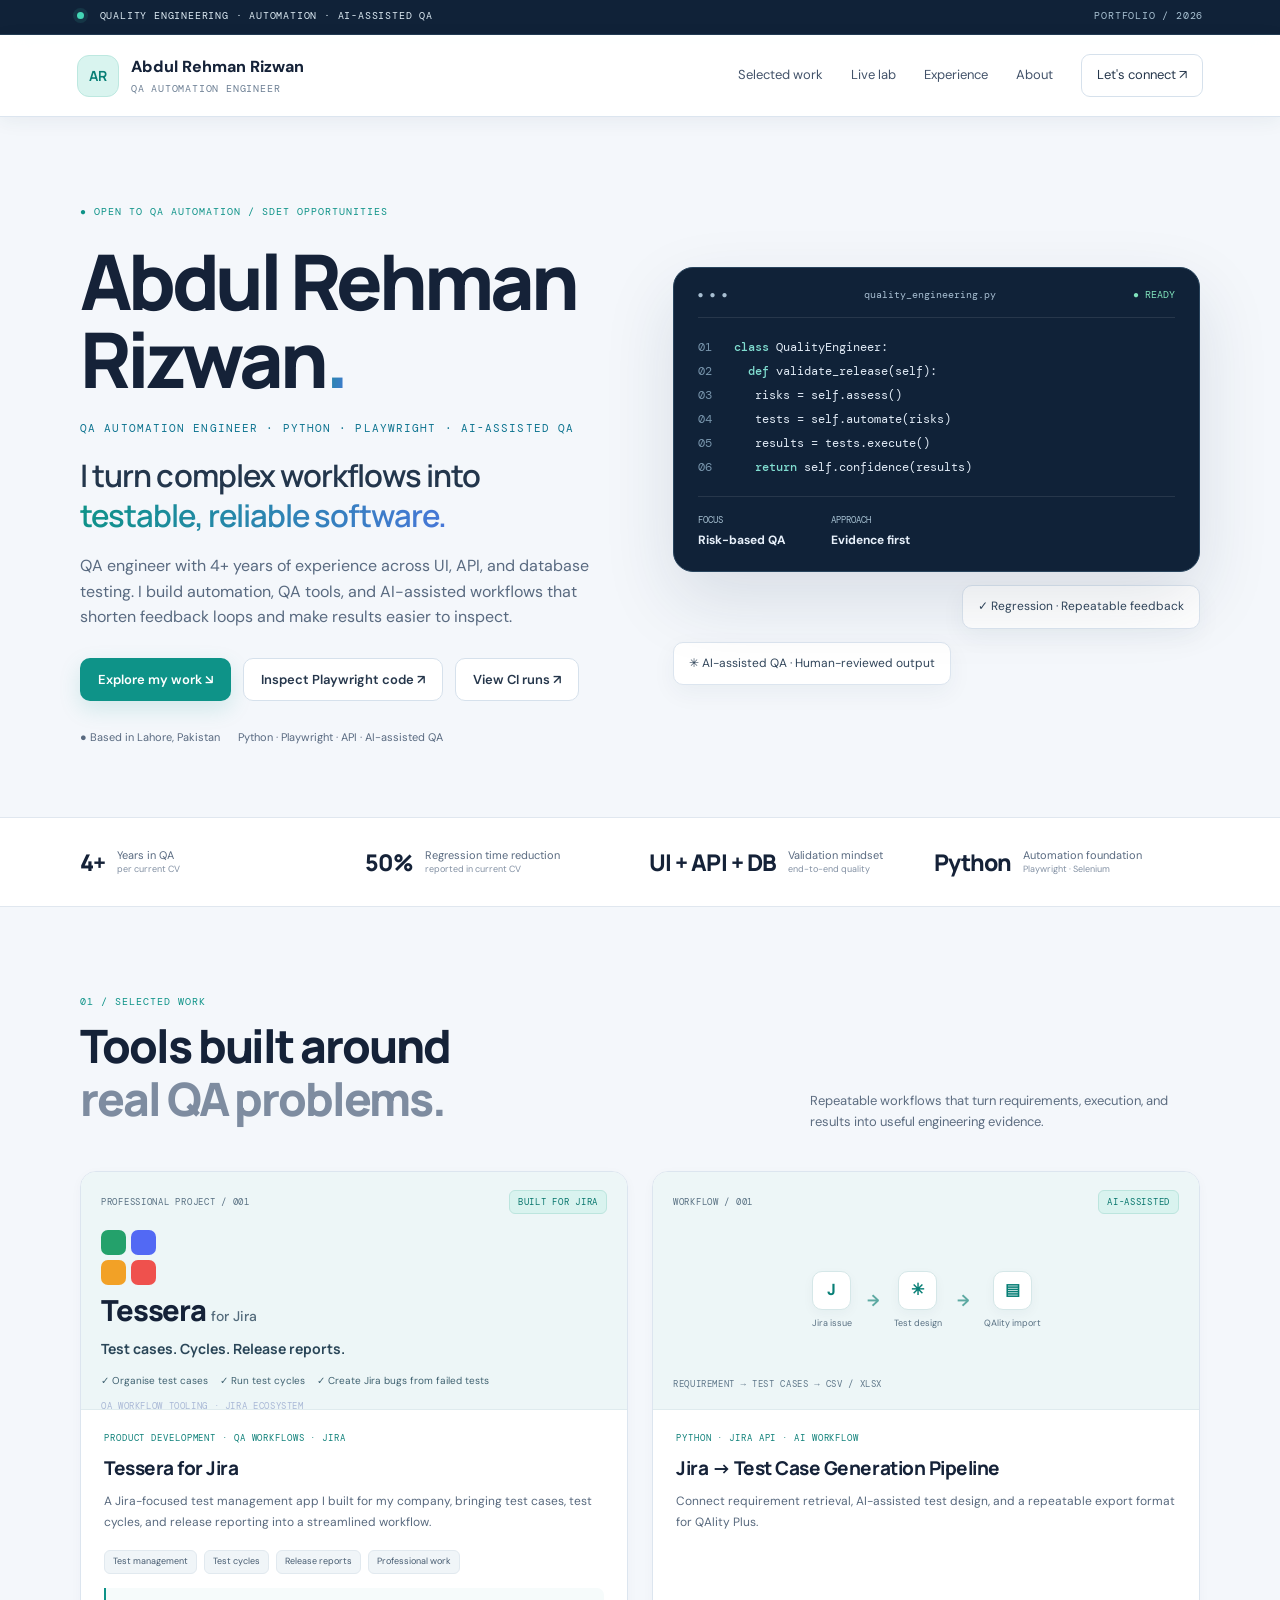
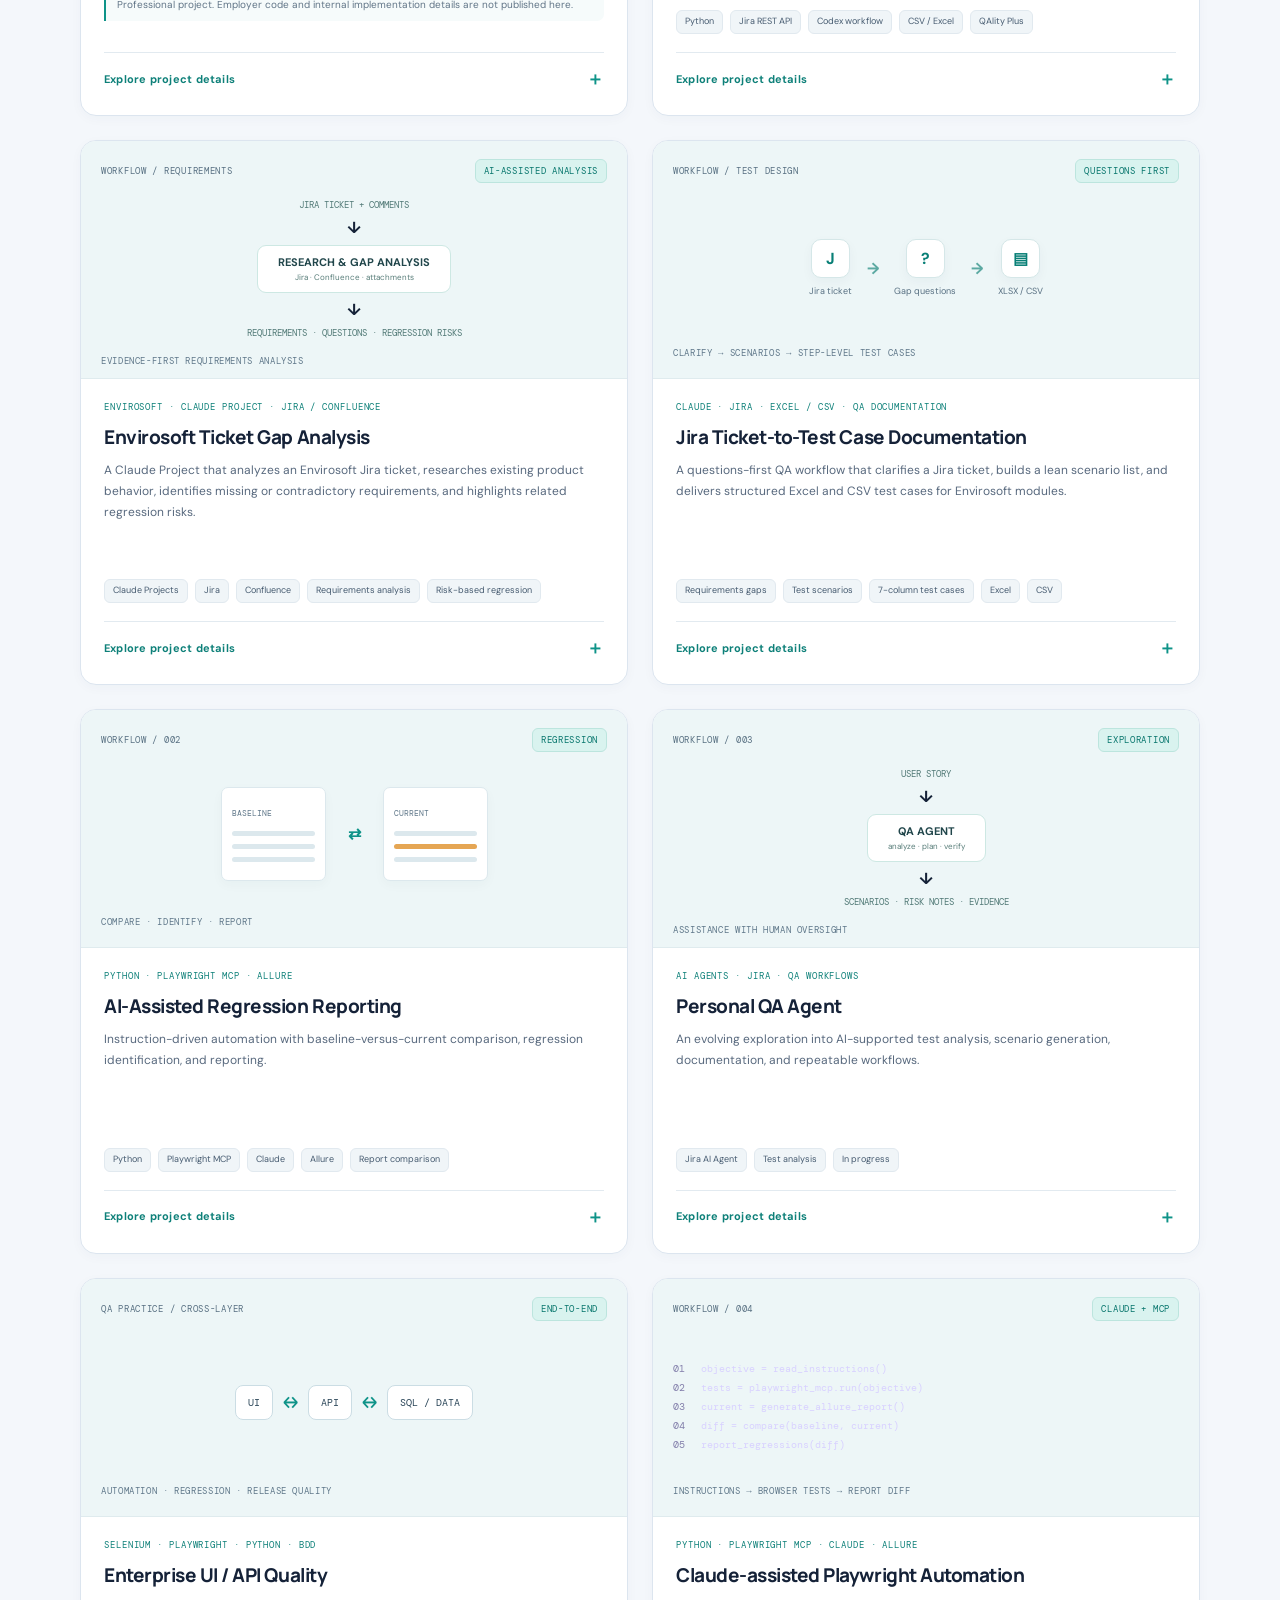
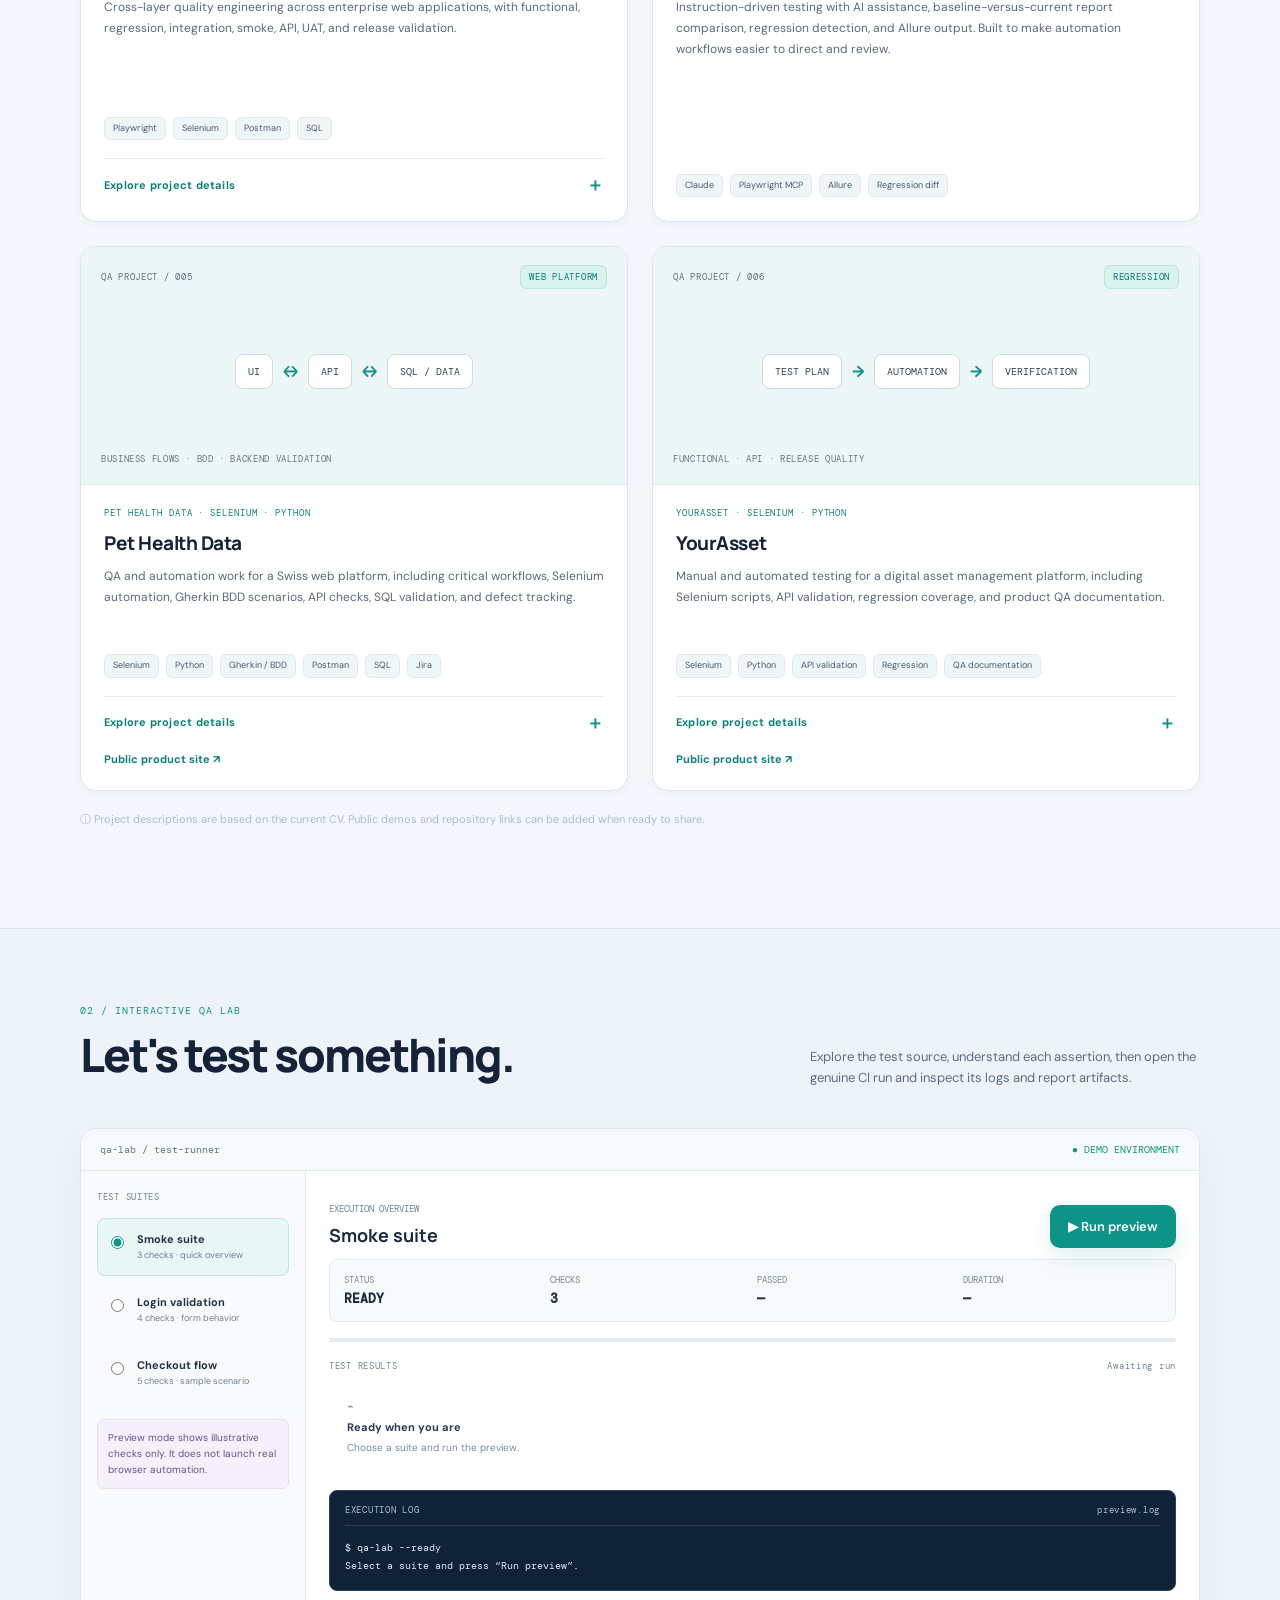
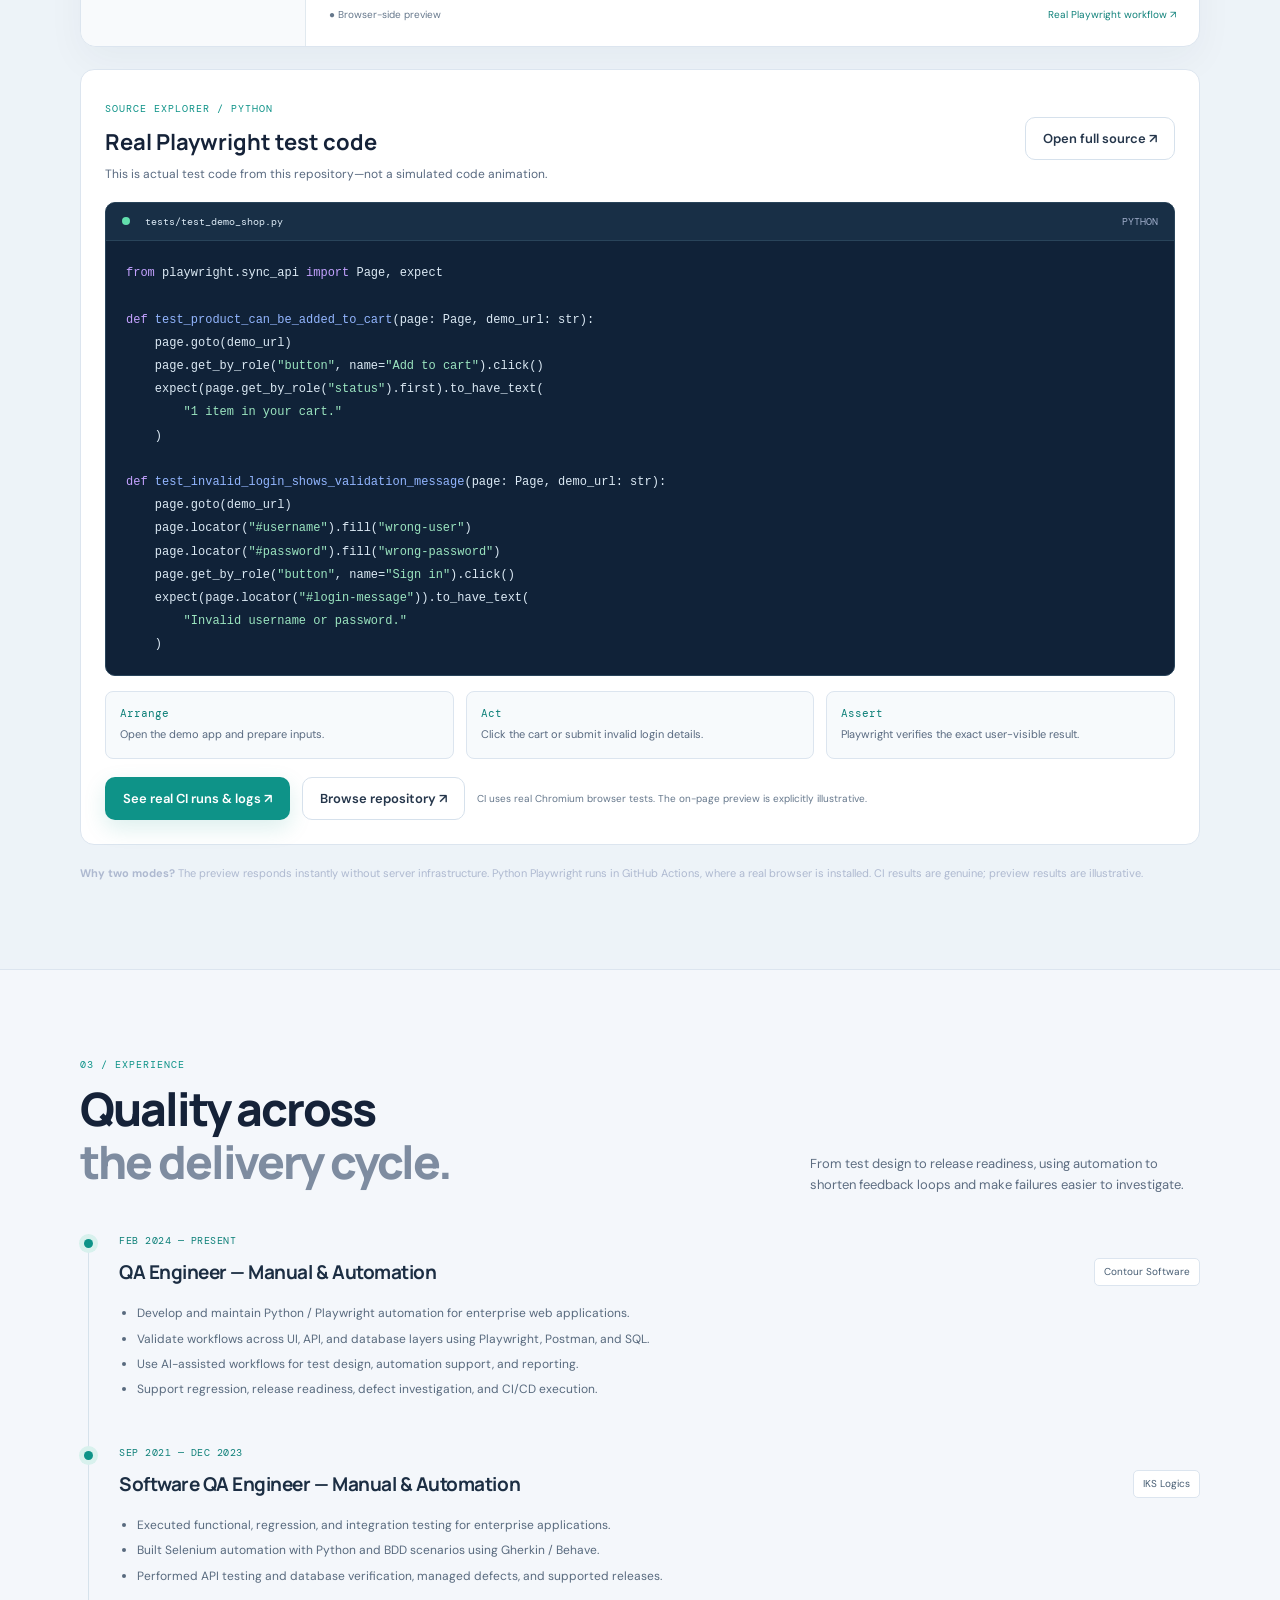
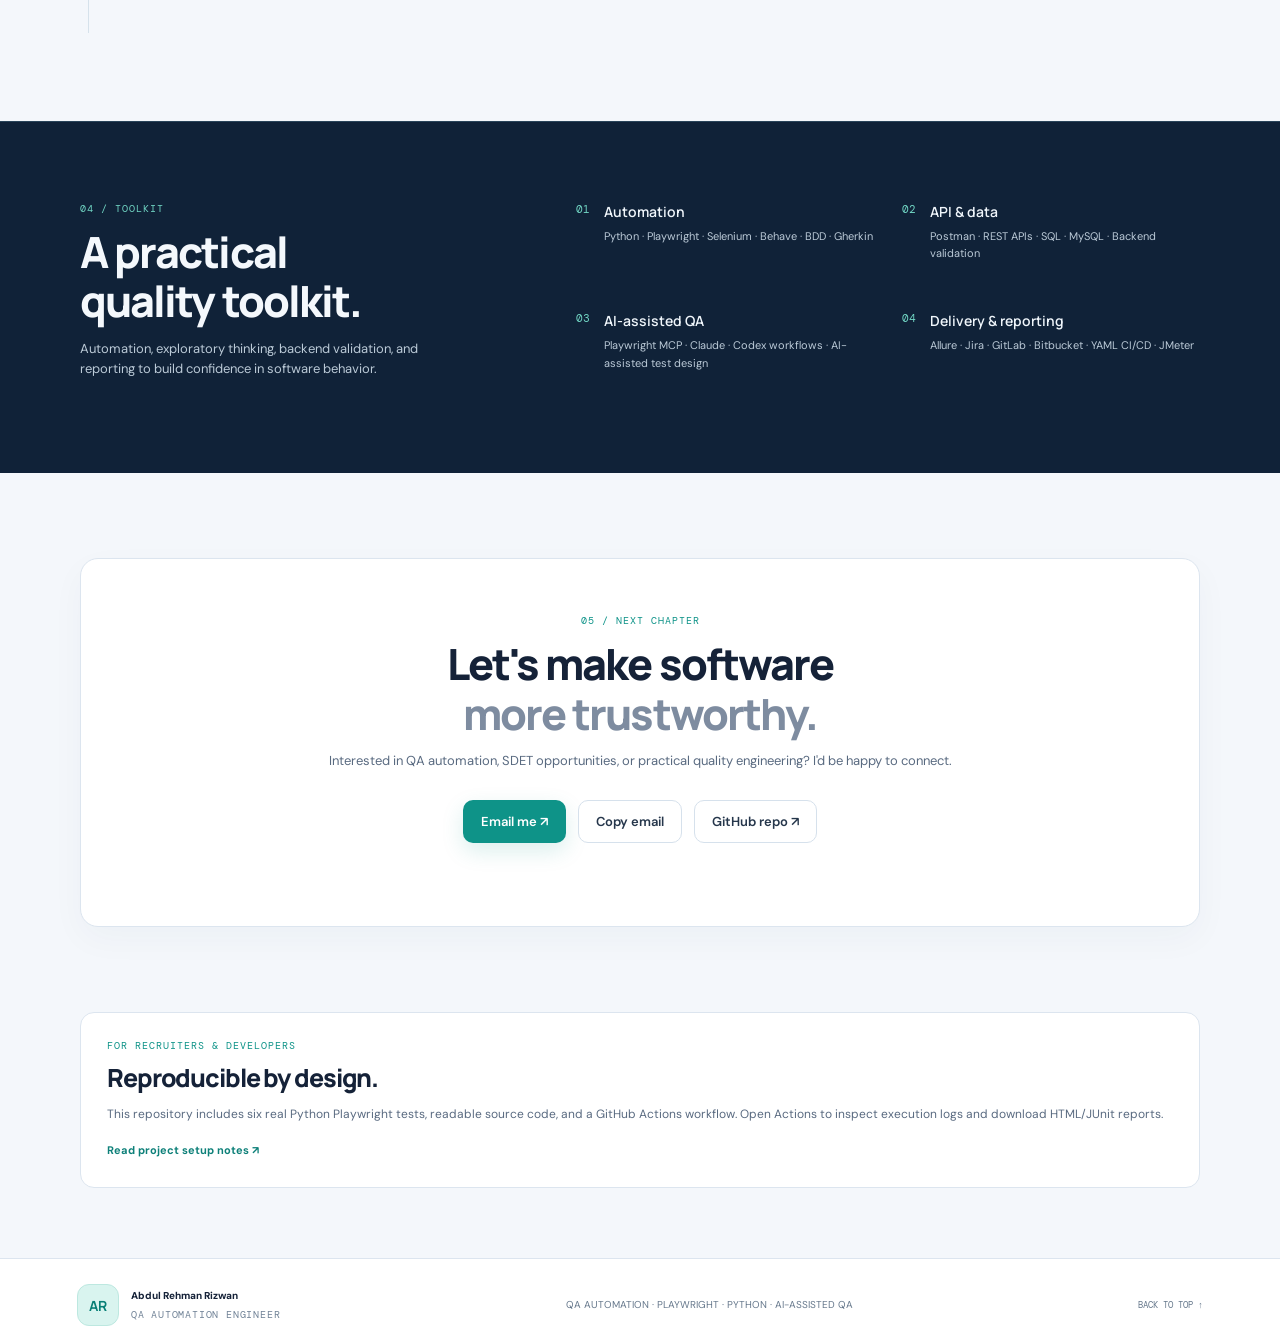
==== commit db4dbbfd: "Update browser theme color to match refreshed portfolio" ====
--- a/index.html
+++ b/index.html
@@ -2,7 +2,7 @@
 <html lang="en">
 <head>
 <meta charset="utf-8"><meta name="viewport" content="width=device-width,initial-scale=1">
-<meta name="theme-color" content="#0b1020"><meta name="description" content="Abdul Rehman Rizwan — QA Automation Engineer portfolio, projects and Playwright lab.">
+<meta name="theme-color" content="#f4f7fb"><meta name="description" content="Abdul Rehman Rizwan — QA Automation Engineer portfolio, projects and Playwright lab.">
 <title>Abdul Rehman Rizwan — QA Engineering Portfolio</title>
 <link rel="preconnect" href="https://fonts.googleapis.com"><link rel="preconnect" href="https://fonts.gstatic.com" crossorigin>
 <link href="https://fonts.googleapis.com/css2?family=DM+Mono:wght@400;500&family=DM+Sans:wght@400;500;600;700&family=Manrope:wght@400;500;600;700;800&display=swap" rel="stylesheet">
--- a/styles.css
+++ b/styles.css
@@ -164,3 +164,339 @@
   .project-visual{padding:16px}
   .project-body{padding:19px 17px 22px}
 }
+
+
+/* Consistent project-card rhythm across the entire work grid */
+.project-visual{
+  min-height:190px;
+  display:flex;
+  flex-direction:column;
+  justify-content:space-between;
+  gap:12px;
+}
+.visual-enterprise{background:#1c2942}
+.visual-enterprise .domain-flow{margin:22px 0;gap:10px}
+.project-card .project-body{height:100%}
+.project-card .project-details{margin-top:auto;padding-top:14px}
+.project-card .project-body>p{line-height:1.75}
+.project-card .tag-row{margin-bottom:2px}
+@media(max-width:900px){
+  .project-visual{min-height:180px}
+  .visual-tessera{min-height:290px}
+}
+
+
+/* ─────────────────────────────────────────────────────────────
+   UI SYSTEM V2 — clean light workspace, consistent project cards
+   ───────────────────────────────────────────────────────────── */
+:root{
+  --bg:#f4f7fb;
+  --paper:#ffffff;
+  --ink:#152238;
+  --muted:#596a80;
+  --line:#dce5ef;
+  --blue:#0e7490;
+  --purple:#6d5bd0;
+  --green:#0f9b78;
+}
+html{scroll-padding-top:96px}
+body{background:#f4f7fb;color:#152238}
+::selection{background:#bcece5;color:#12303a}
+a{transition:color .18s ease}
+a:focus-visible,button:focus-visible,summary:focus-visible,input:focus-visible{
+  outline:3px solid #14b8a6;outline-offset:3px
+}
+.announcement{
+  height:auto;min-height:35px;padding:9px 6vw;
+  background:#102238;color:#dceaf3;border-bottom:1px solid #233c53
+}
+.announcement .pulse{background:#44d6b5;box-shadow:0 0 0 4px #44d6b51c}
+.announcement span:last-child{color:#a9c2d3}
+.site-header{
+  background:rgba(255,255,255,.94);border-color:#dce5ef;
+  box-shadow:0 4px 18px #243b5310
+}
+.brand{color:#152238}
+.brand-mark{background:#d9f4ef;color:#087f76;border:1px solid #bde8e0}
+.brand small{color:#6e8095}
+nav{color:#43536a}
+nav a:hover,.text-link:hover{color:#0e9388}
+.nav-cta,.button-secondary{
+  background:#fff;border-color:#d6e1ec;color:#25364b
+}
+.nav-cta:hover,.button-secondary:hover{border-color:#0e9388;color:#087f76}
+.button{border-radius:10px}
+.button-primary{
+  background:#0e9388;color:#fff;box-shadow:0 8px 22px #0e938826
+}
+.button-primary:hover{background:#087f76;box-shadow:0 11px 26px #0e938833}
+.hero{min-height:610px}
+.eyebrow,.section-index,.project-kicker,.tiny-label{color:#0e9388}
+.hero h1{color:#152238}
+.gradient-text{
+  background:linear-gradient(100deg,#0e9388,#4777d8);
+  background-clip:text;-webkit-background-clip:text;color:transparent
+}
+.hero-role{color:#0e7490}
+.hero-statement{color:#23364c}
+.hero-lede,.hero-meta{color:#596a80}
+.hero-card{
+  background:#102238;color:#e7f0fa;border:1px solid #28445d;
+  border-radius:20px;box-shadow:0 28px 70px #17334d20
+}
+.hero-card-top{color:#a8bfd2}
+.code-lines{color:#e0eaf5}
+.code-lines i{color:#7895ac}
+.code-lines b{color:#80ddd0}
+.mini-metrics small{color:#a5bfd0}
+.floating-chip{
+  background:#fff;border-color:#dce5ef;color:#32465b;
+  box-shadow:0 8px 24px #17334d0d
+}
+.signal-strip{
+  background:#fff;border-color:#e0e7ef;
+  box-shadow:0 1px 0 #fff inset
+}
+.signal-strip strong{color:#152238}
+.signal-strip span{color:#596a80}
+.signal-strip small{color:#8290a3}
+.section-block{padding-top:88px;padding-bottom:88px}
+.section-heading h2,.skills-wrap h2,.contact-card h2,.setup-card h2{color:#152238}
+.muted-heading{color:#7e8ca0}
+.section-heading>p{color:#5d6d81}
+
+/* The project grid uses one shared track size and shared internal rhythm. */
+.project-grid{
+  display:grid;
+  grid-template-columns:repeat(2,minmax(0,1fr));
+  grid-auto-rows:1fr;
+  align-items:stretch;
+  align-content:stretch;
+  gap:24px;
+}
+.project-card{
+  display:flex;flex-direction:column;align-self:stretch;
+  width:100%;height:100%;min-width:0;min-height:0;
+  overflow:hidden;isolation:isolate;
+  background:#fff;border:1px solid #dce5ef;border-radius:16px;
+  box-shadow:0 3px 12px #1b385508;
+  transition:transform .2s ease,border-color .2s ease,box-shadow .2s ease
+}
+.project-card:hover{
+  transform:translateY(-3px);border-color:#b4dcd7;
+  box-shadow:0 14px 34px #18384e12
+}
+.project-card:has(.project-details[open]){
+  border-color:#58b9ae;box-shadow:0 12px 30px #0e93881a
+}
+.project-visual{
+  height:238px;min-height:238px;flex:0 0 238px;
+  width:100%;min-width:0;padding:18px 20px;
+  display:flex;flex-direction:column;justify-content:space-between;gap:8px;
+  background:#edf6f7;border-bottom:1px solid #dfebee;
+  overflow:hidden
+}
+.visual-jira,.visual-gap,.visual-regression,.visual-agent,.visual-enterprise,
+.visual-claude,.visual-health,.visual-asset,.visual-tessera{
+  background:#edf6f7
+}
+.visual-top{gap:10px;color:#587082;min-width:0}
+.visual-top>span:first-child{overflow-wrap:anywhere}
+.visual-badge,.visual-badge.purple,.visual-badge.amber{
+  background:#d9f3ef;color:#08766d;border:1px solid #bce5de;
+  border-radius:6px;padding:5px 8px;white-space:nowrap
+}
+.visual-caption{color:#60788a;font-size:9px;line-height:1.45}
+.pipeline{margin:20px 0 12px;gap:clamp(8px,1.5vw,15px)}
+.pipeline-node b{
+  background:#fff;color:#087f76;border:1px solid #d5e7e8;
+  box-shadow:0 4px 12px #15364a0a
+}
+.pipeline-node small{color:#587082}
+.pipeline>b{color:#5ca9a2}
+.compare-window{margin:12px 0;gap:clamp(12px,2vw,22px)}
+.compare-window>div{
+  background:#fff;border:1px solid #dce8ed;box-shadow:0 4px 12px #15364a08
+}
+.compare-window small{color:#60788a}
+.compare-window hr{background:#dce8ed}
+.compare-window hr.changed{background:#e5a654}
+.compare-window>b{color:#0e9388}
+.agent-flow{gap:4px;margin:8px 0}
+.agent-flow>span{color:#527a77;text-align:center}
+.agent-flow>strong{
+  background:#fff;border:1px solid #cde8e3;border-radius:9px;
+  color:#21464b;padding:8px 20px;text-align:center
+}
+.agent-flow small{color:#587d79}
+.visual-tessera{min-height:238px;height:238px}
+.tessera-mark{margin:8px 0 2px}
+.tessera-mark span{border-radius:7px}
+.tessera-title{font-size:29px;color:#152238;line-height:1.08}
+.tessera-title small{display:inline;font-size:14px;color:#526a7b}
+.tessera-subtitle{font-size:14px;color:#2a4658;margin:4px 0}
+.tessera-feature-list{
+  margin:4px 0;gap:5px 12px;color:#3f6170;font-size:10px;line-height:1.4
+}
+.domain-flow{margin:18px 0;gap:10px}
+.domain-flow span{
+  background:#fff;color:#294457;border-color:#cbdde4;
+  border-radius:8px;padding:10px 12px
+}
+.domain-flow b{color:#0e9388}
+.project-body{
+  display:flex;flex:1 1 auto;flex-direction:column;align-items:stretch;
+  height:auto;min-height:0;width:100%;min-width:0;
+  padding:22px 23px 21px;overflow-wrap:anywhere
+}
+.project-kicker{font-size:9px;line-height:1.55;color:#0e8079}
+.project-body h3{
+  color:#152238;font:750 19px/1.35 var(--display);
+  letter-spacing:-.025em;margin:10px 0 9px
+}
+.project-body>p{
+  color:#58697e;font-size:12px;line-height:1.75;margin:0 0 15px
+}
+.tag-row{gap:7px;align-items:flex-start;margin-top:auto;padding-top:2px}
+.tag-row span{
+  background:#f0f5f8;color:#465b70;border:1px solid #e1e9ef;
+  border-radius:6px;padding:5px 8px;font-size:9px;line-height:1.3
+}
+.project-confidential{
+  color:#617587!important;border-left-color:#0e9388;
+  background:#f6fbfb;padding:8px 11px;margin-top:12px!important;
+  border-radius:0 7px 7px 0
+}
+.project-card .project-details{
+  margin-top:16px;padding-top:12px;border-top:1px solid #e2eaf0
+}
+.project-details summary{
+  color:#0e8079;padding:5px 0;font-size:11px;line-height:1.5
+}
+.project-details summary span{color:#0e9388}
+.project-detail-grid{gap:10px;margin-top:13px}
+.project-detail{
+  background:#f7fafc;border:1px solid #e1e9f0;border-radius:9px;
+  padding:13px;min-width:0
+}
+.project-detail h4{color:#0e8079;font-size:9px}
+.project-detail p{color:#53667b;font-size:11px;line-height:1.7}
+.project-link{color:#0e8079}
+
+/* Live lab, experience, skills, contact and footer now use the same system. */
+.lab-section{background:#edf3f8;border-color:#dce5ef}
+.lab-panel{
+  background:#fff;border-color:#dce5ef;border-radius:16px;
+  box-shadow:0 14px 38px #18384e0b
+}
+.lab-toolbar{background:#f7fafc;border-color:#e1e9ef;color:#617487}
+.environment{color:#0a9875}
+.lab-sidebar{background:#f8fafc;border-color:#e1e9ef}
+.sidebar-title,.results-heading,.console-header,.lab-main-head small{color:#728399}
+.suite-option{border-color:transparent}
+.suite-option:has(input:checked){background:#e8f7f4;border-color:#bfe6df}
+.suite-option input{accent-color:#0e9388}
+.suite-option strong{color:#203349}
+.suite-option small{color:#6e7f92}
+.lab-disclaimer{background:#f5f1fc;color:#66518c;border:1px solid #e9e0f7}
+.lab-main-head h3{color:#1a2a40}
+.run-stats{background:#f7fafc;border-color:#e1e9ef}
+.run-stats small{color:#76879a}
+.run-stats strong{color:#1b2b40}
+.progress-track{background:#e4ebf2}
+.progress-track div{background:#0e9388}
+.empty-results{color:#78899c}
+.empty-results strong{color:#263a50}
+.test-row{border-color:#e7edf2}
+.test-row strong{color:#203349}
+.test-row small{color:#6d7e90}
+.test-icon{background:#e3f7ef;color:#087b5d}
+.test-status{color:#087b5d}
+.console-box{background:#102238;border:1px solid #29445a;color:#dceaf5}
+.console-header{color:#a9c2d3;border-color:#ffffff20}
+.console-muted{color:#a9c0d0}
+.console-ok{color:#7ce2bc}
+.console-warn{color:#ffd08a}
+.lab-footer{color:#66788c}
+.lab-footer a{color:#0e8079}
+.timeline{border-color:#d6e2eb}
+.timeline-item:before{background:#0e9388;box-shadow:0 0 0 5px #d8f1ed}
+.timeline-date{color:#0e8079}
+.timeline-content h3{color:#1c2e43}
+.company-pill{background:#fff;border-color:#dce5ef;color:#475d73}
+.timeline-content ul{color:#586a7e}
+.skills-section{
+  background:#102238;color:#f0f6fb;border-top:1px solid #29445a
+}
+.skills-wrap .section-index{color:#71d6c4}
+.skills-wrap h2{color:#f4f8fc}
+.skills-intro,.skill-group p{color:#bbcad7}
+.skill-group>span{color:#71d6c4}
+.skill-group h3{color:#f0f6fb}
+.contact-section{background:#f4f7fb}
+.contact-card{
+  background:#fff;border-color:#dce5ef;border-radius:18px;
+  box-shadow:0 12px 34px #18384e09
+}
+.contact-card h2{color:#152238}
+.contact-card>p{color:#596a80}
+.setup-card{background:#fff;border-color:#dce5ef;border-radius:14px}
+.setup-card h2{color:#152238}
+.setup-card p{color:#596a80}
+.text-link{color:#0e8079}
+.site-footer{background:#fff;border-color:#dce5ef;color:#66788c}
+.site-footer .brand{color:#152238}
+.site-footer .brand small{color:#718397}
+.code-inspector{background:#fff;border-color:#dce5ef;border-radius:14px}
+.code-inspector-head h3{color:#152238}
+.code-inspector-head p{color:#596a80}
+.source-editor{background:#102238;border-color:#29445a}
+.source-tab{background:#182f46;border-color:#29445a;color:#dceaf5}
+.source-editor pre{color:#dceaf5}
+.code-explainer>div{background:#f7fafc;border-color:#dce5ef}
+.code-explainer strong{color:#0e8079}
+.code-explainer span{color:#596a80}
+.ci-actions>span{color:#66788c}
+.project-detail-grid{align-items:stretch}
+.project-detail{overflow-wrap:anywhere}
+.project-detail p{overflow-wrap:anywhere;word-break:normal}
+
+/* Responsive behavior: cards remain equal-width and align cleanly. */
+@media(max-width:900px){
+  .project-grid{grid-template-columns:minmax(0,1fr);grid-auto-rows:auto;gap:20px}
+  .project-card{height:auto;min-height:0}
+  .project-visual,.visual-tessera{height:238px;min-height:238px;flex-basis:238px}
+}
+@media(max-width:800px){
+  .site-header nav{background:#fff;border-color:#dce5ef}
+  .menu-toggle{background:#fff;color:#1b2d43;border-color:#dce5ef}
+  .hero{min-height:0;padding:62px 0}
+  .signal-strip{background:#fff}
+  .lab-section{padding:58px 0}
+}
+@media(max-width:560px){
+  .announcement{padding-inline:5vw;letter-spacing:.04em}
+  .site-header{padding-inline:5vw}
+  .section-wrap{width:90vw}
+  .hero h1{font-size:45px}
+  .hero-actions{gap:8px}
+  .button{padding:11px 13px;font-size:12px}
+  .signal-strip{padding-inline:5vw}
+  .section-block{padding-top:64px;padding-bottom:64px}
+  .project-grid{gap:16px}
+  .project-visual,.visual-tessera{height:224px;min-height:224px;flex-basis:224px;padding:15px 16px}
+  .tessera-title{font-size:26px}
+  .tessera-subtitle{font-size:13px}
+  .tessera-feature-list{font-size:9px}
+  .project-body{padding:19px 18px 20px}
+  .project-body h3{font-size:18px}
+  .project-details summary{font-size:11px}
+  .project-detail-grid{grid-template-columns:minmax(0,1fr)}
+  .project-detail p{font-size:11px}
+  .code-inspector{padding:16px}
+  .source-editor pre{font-size:10px;padding:14px}
+  .code-explainer{grid-template-columns:1fr}
+}
+@media(prefers-reduced-motion:reduce){
+  *,*::before,*::after{scroll-behavior:auto!important;transition:none!important;animation:none!important}
+}
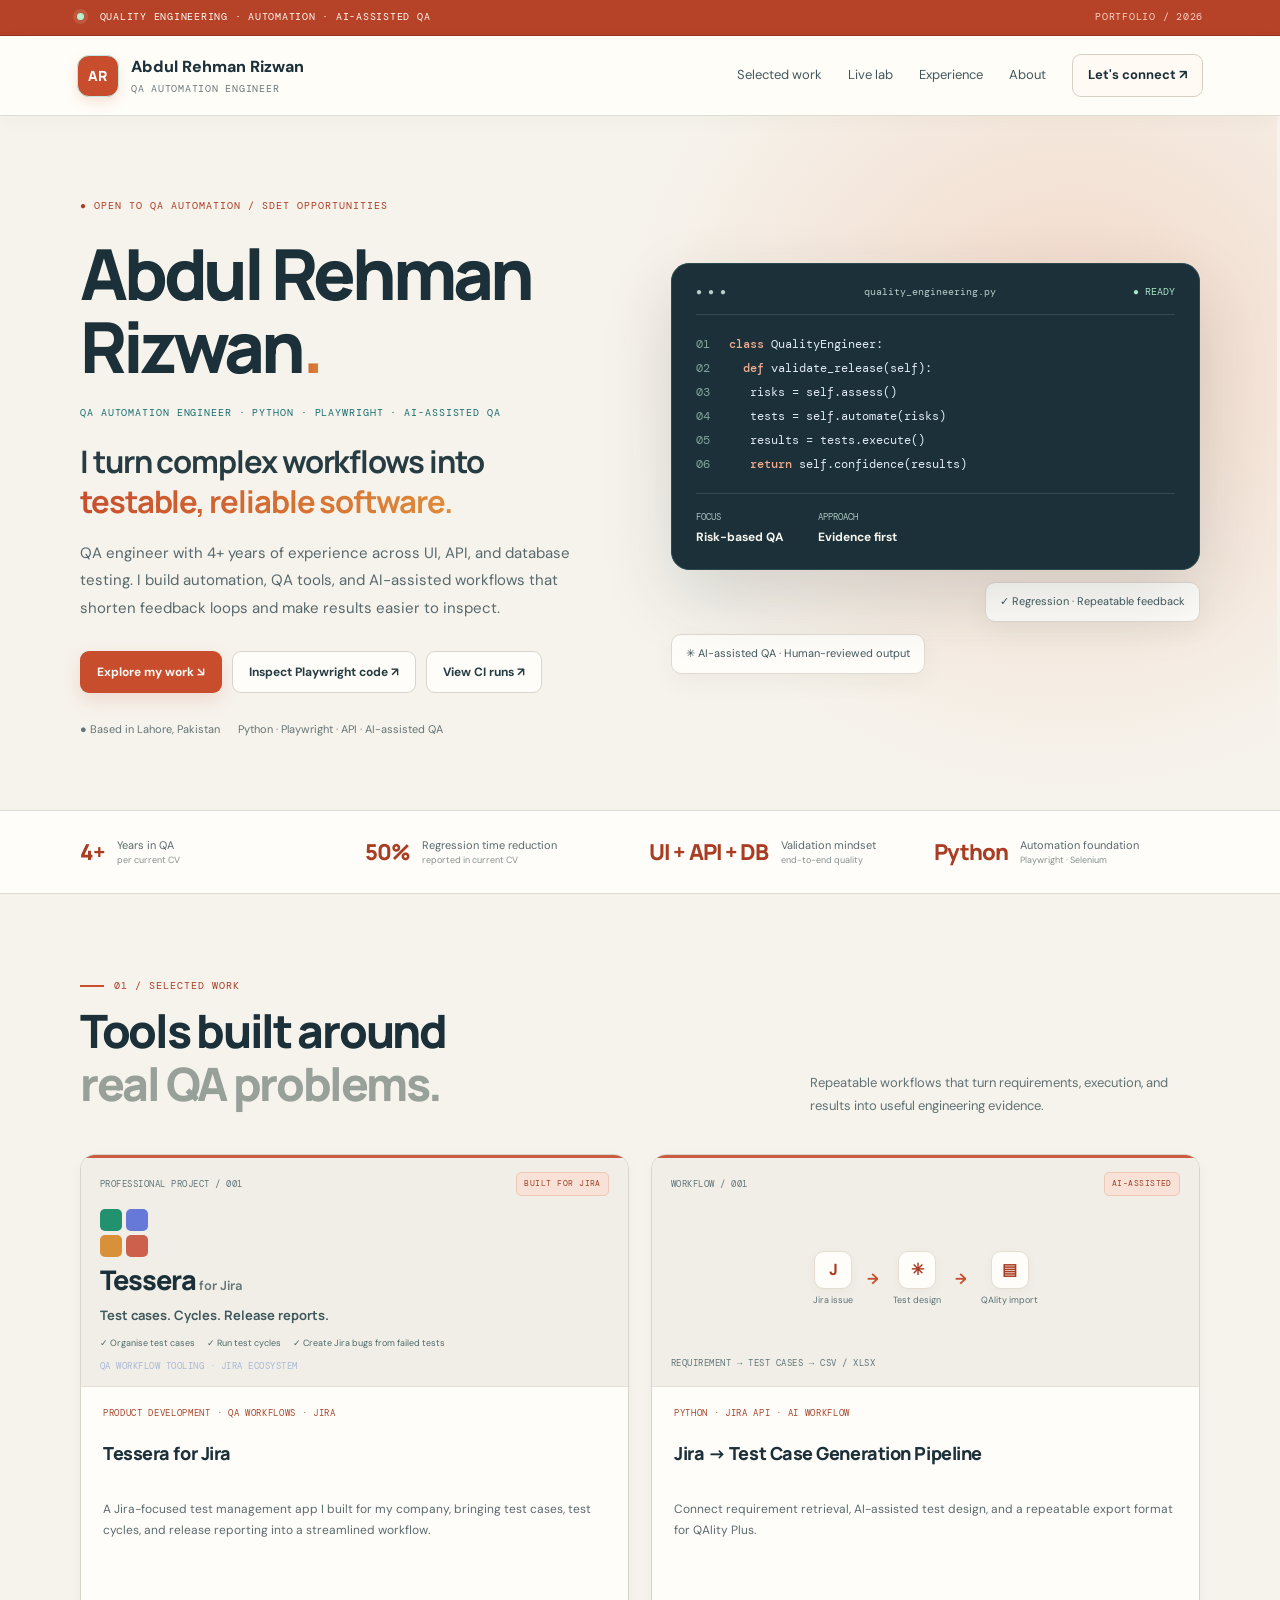
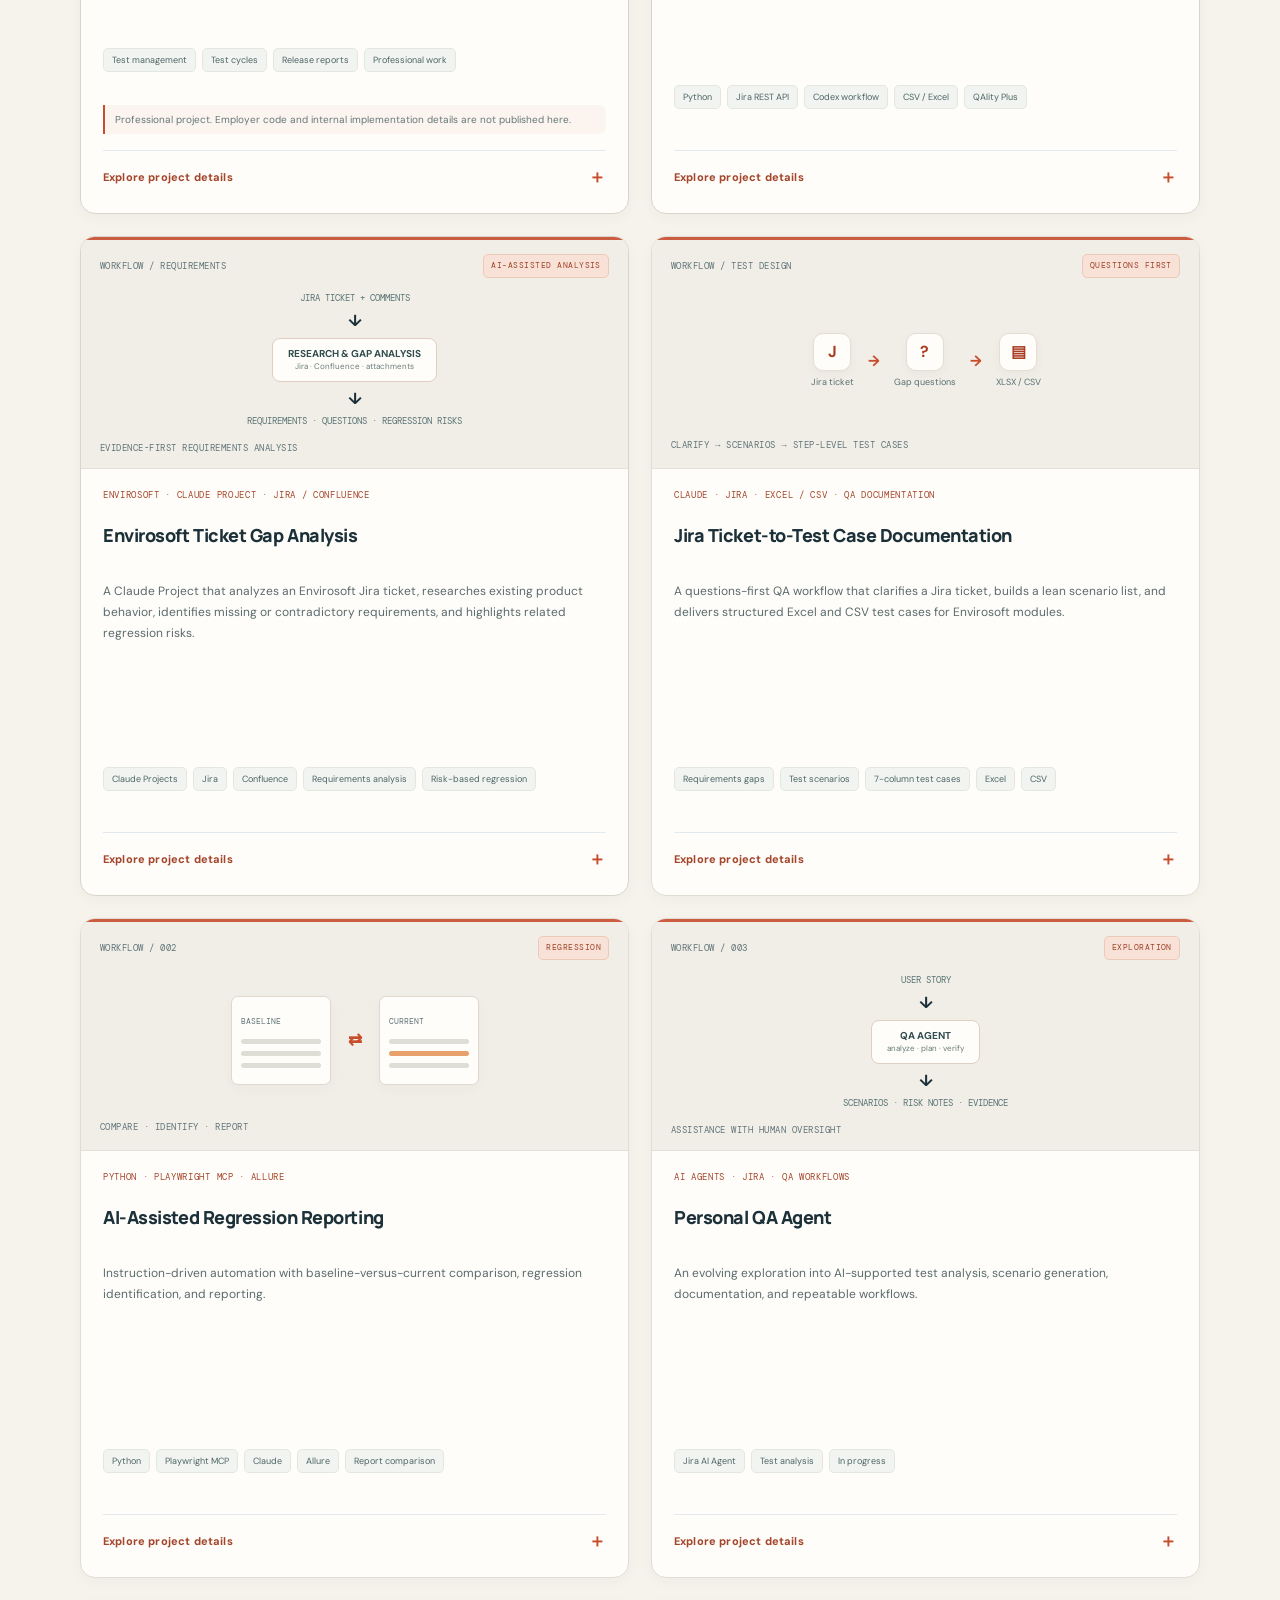
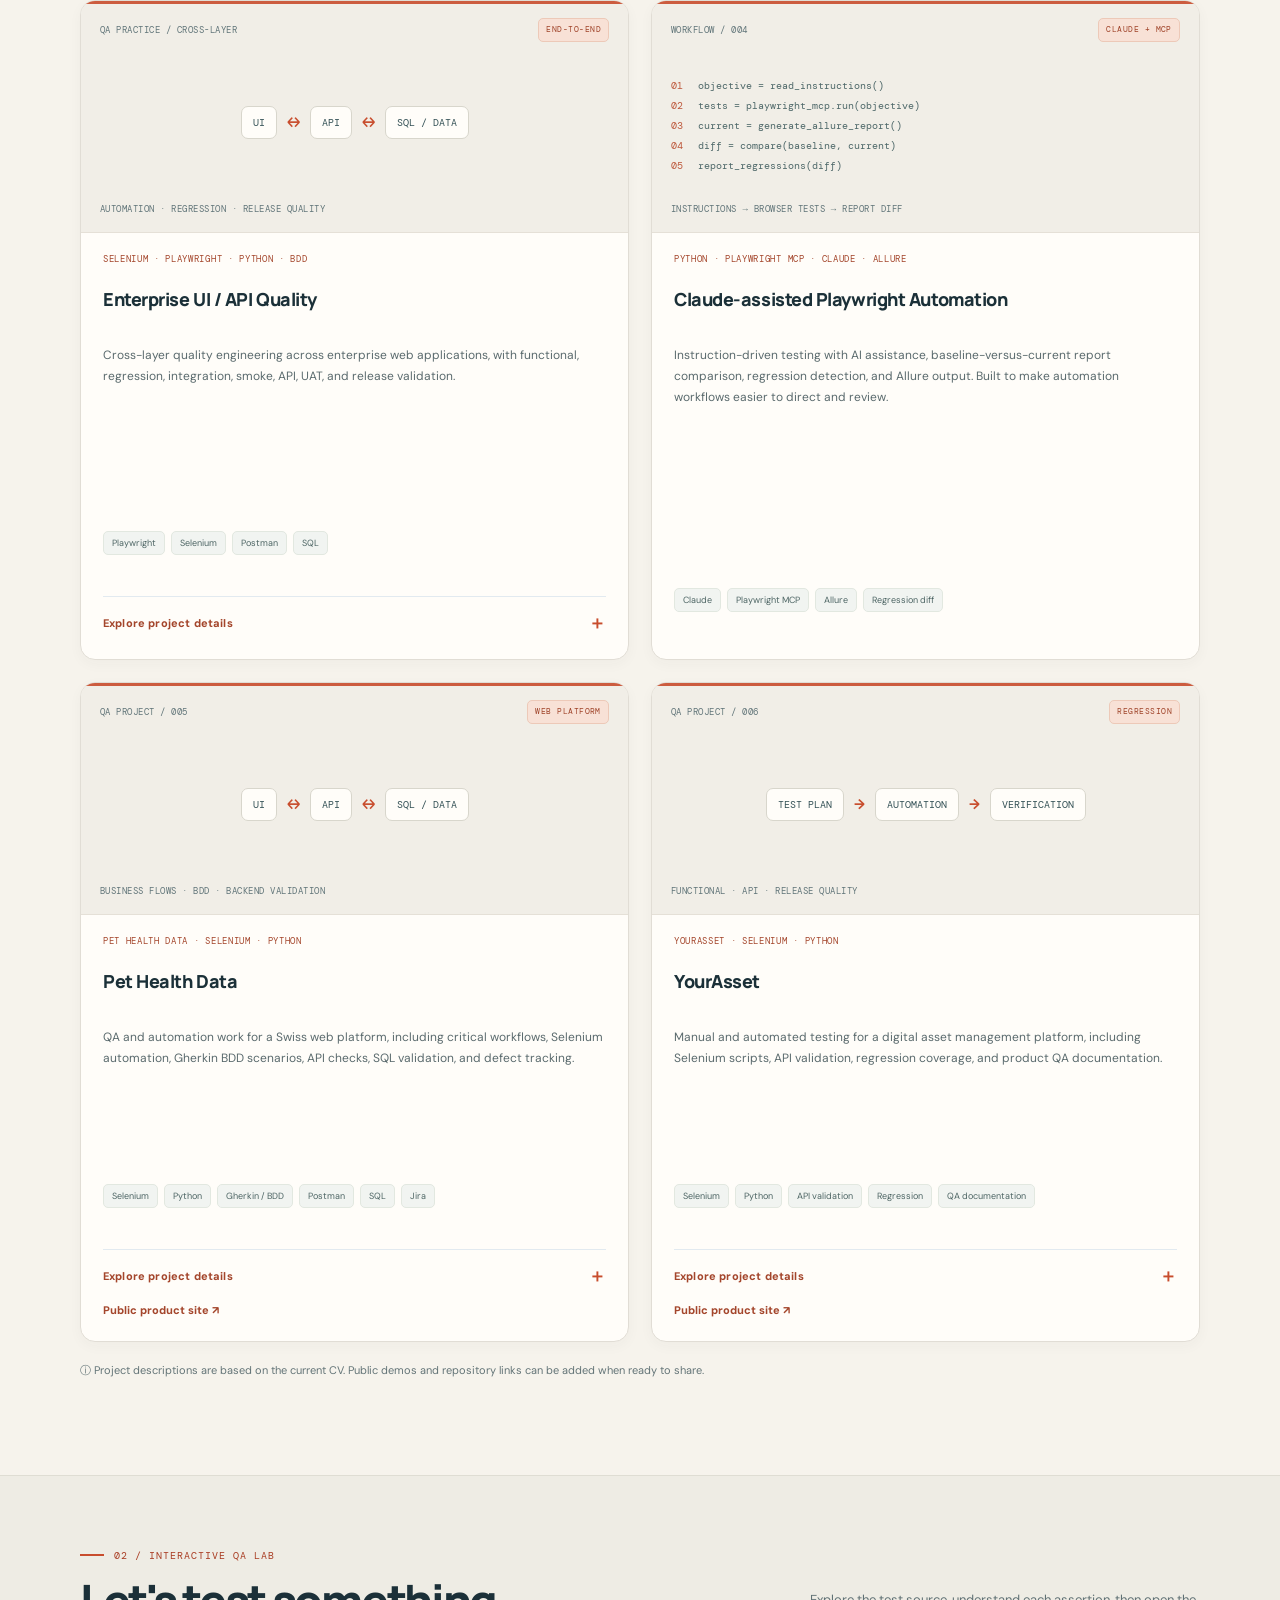
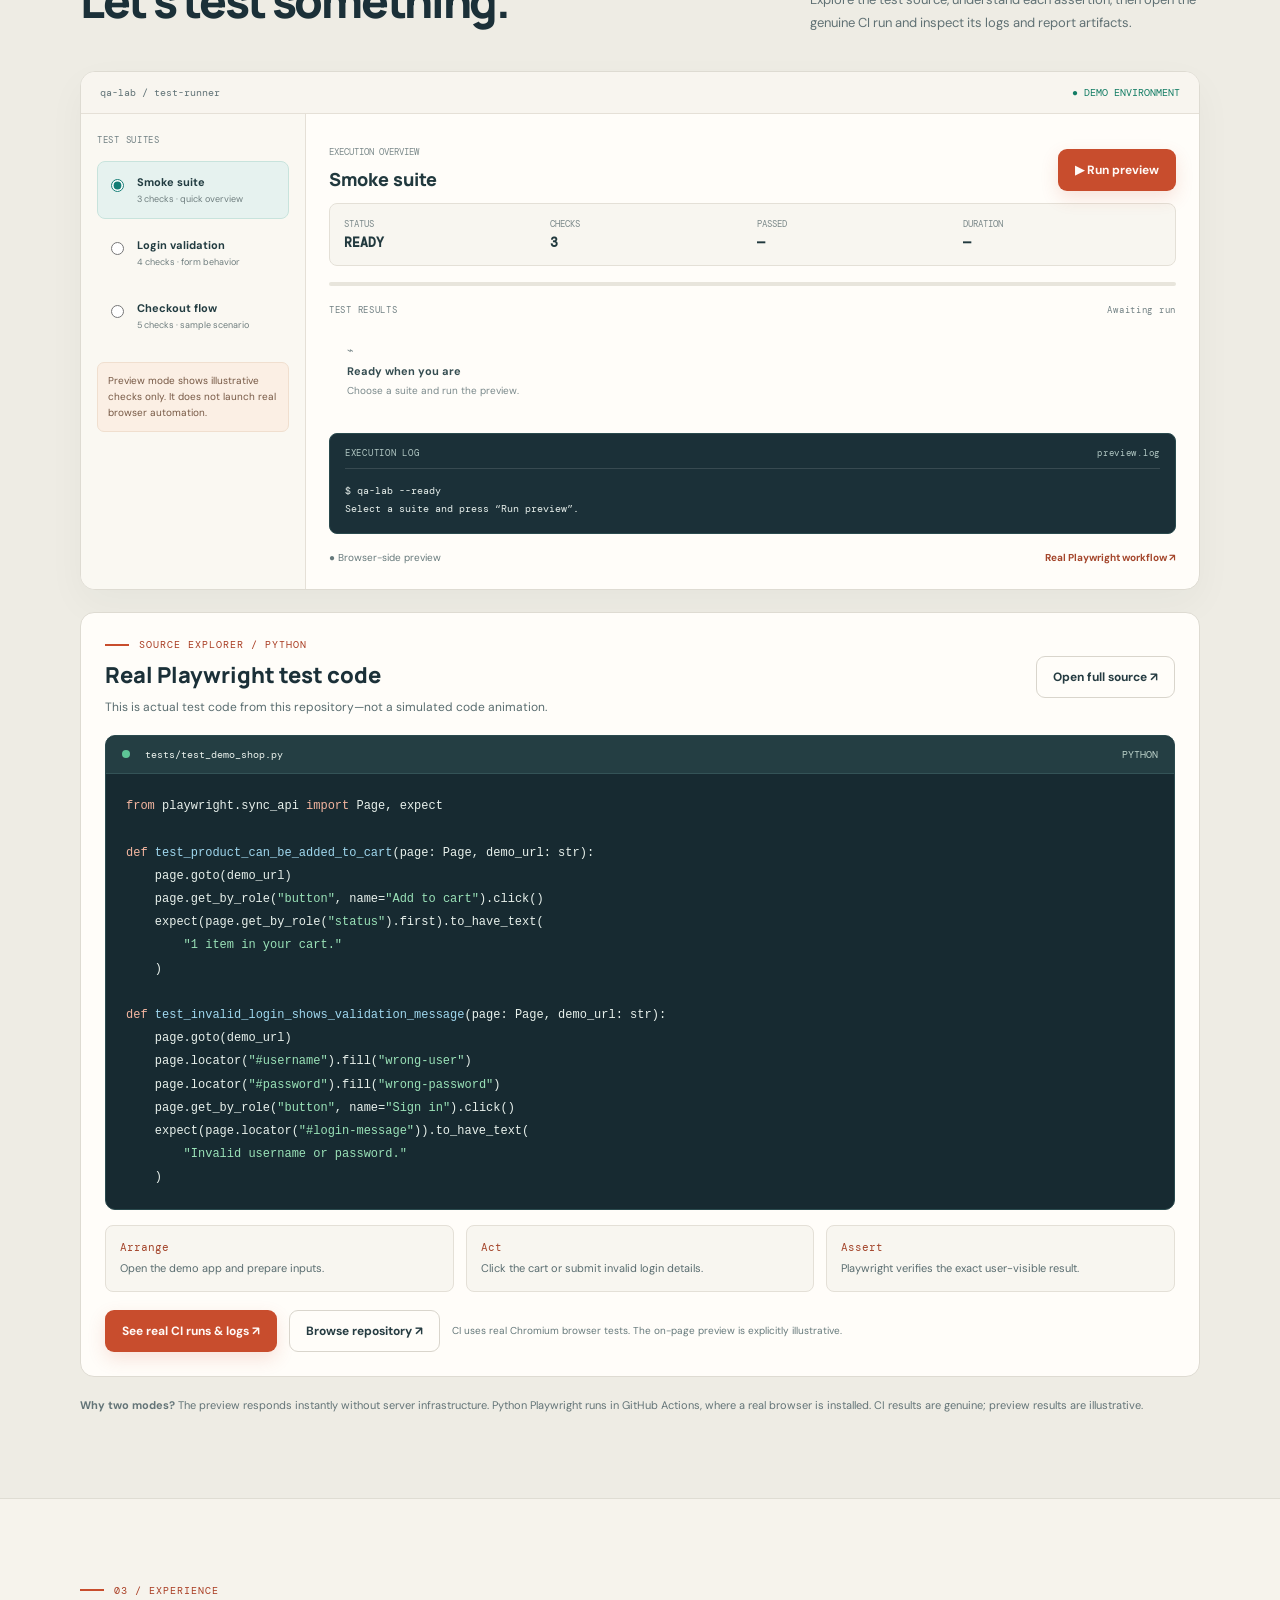
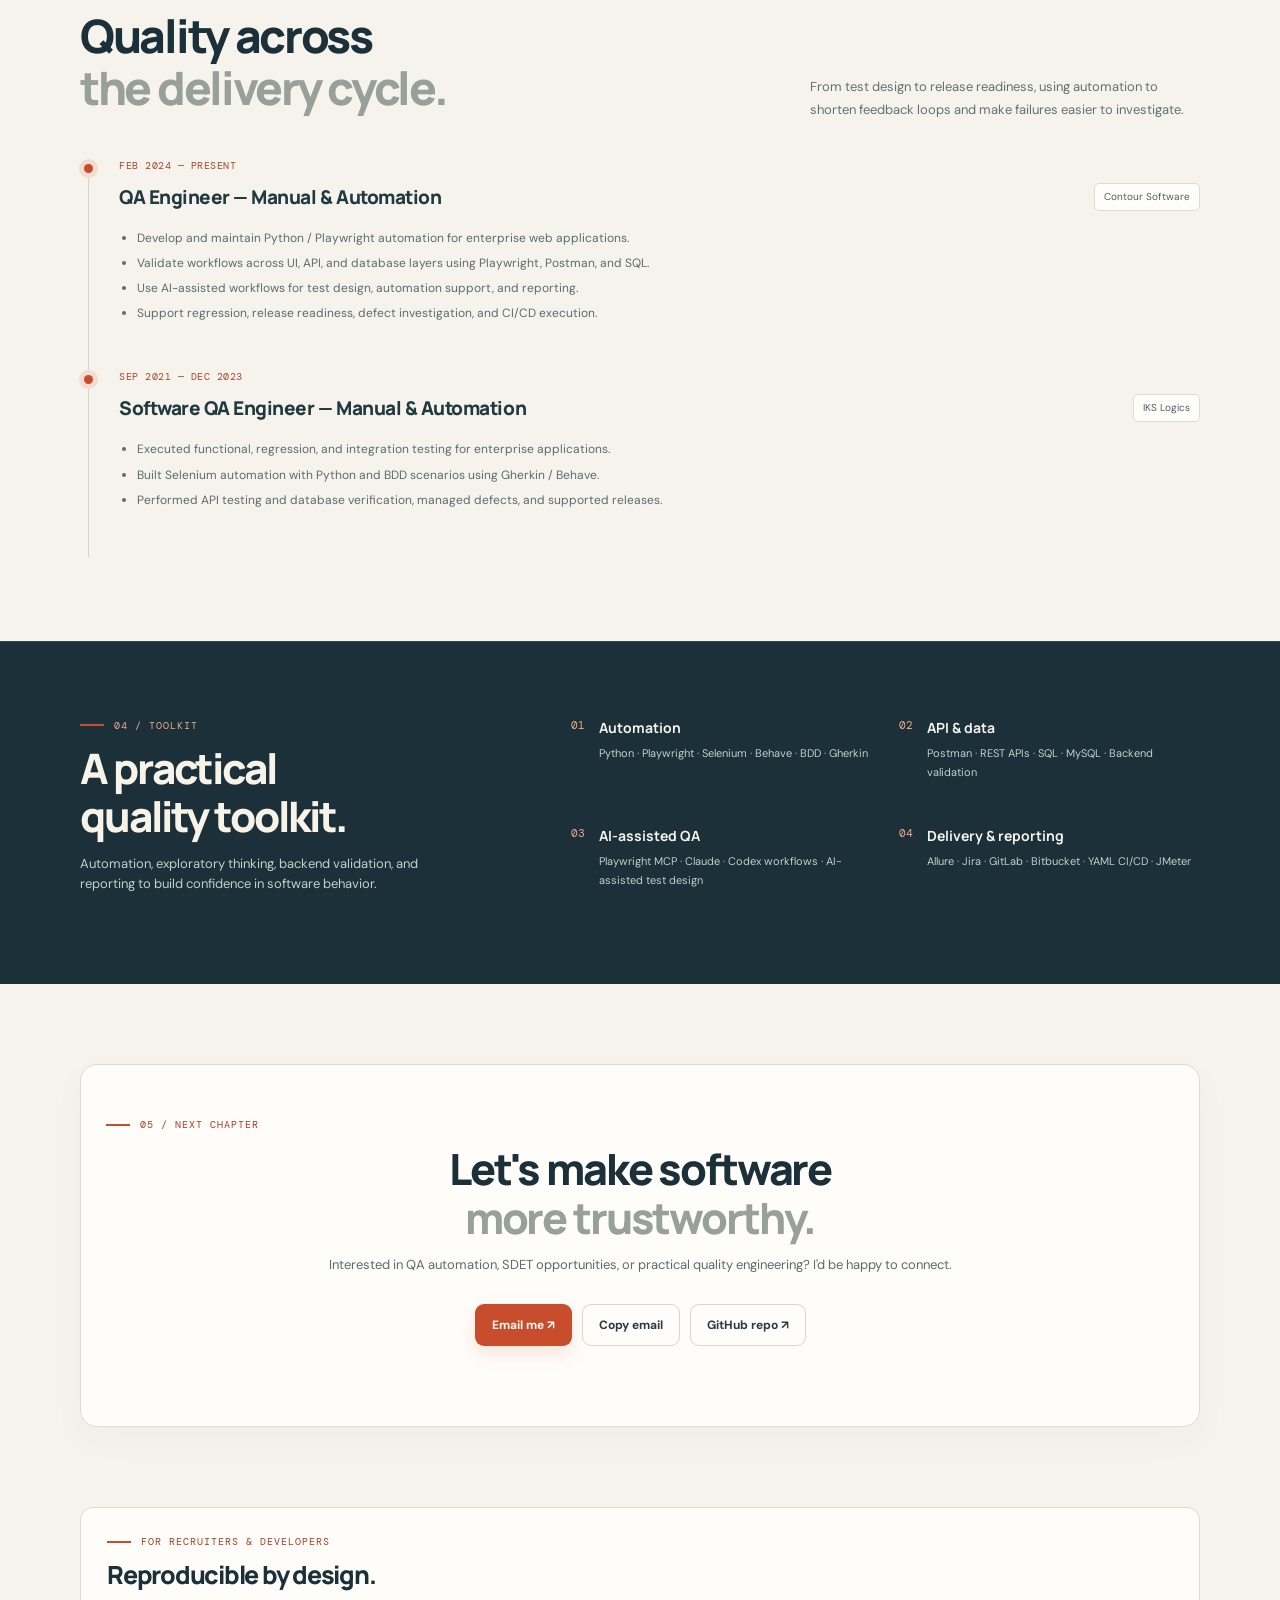
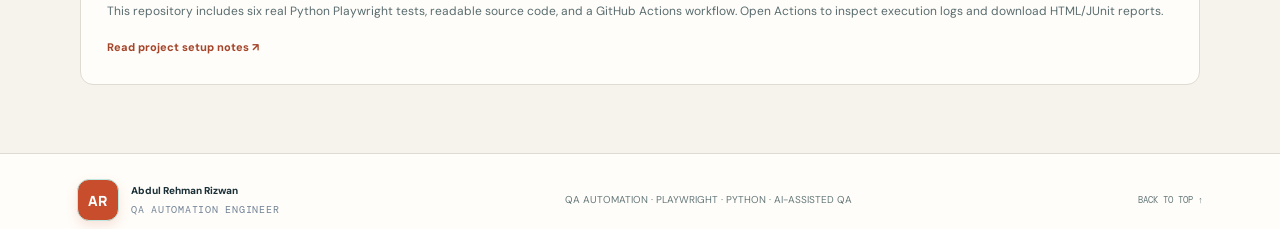
==== commit 1c5ffe69: "Load refreshed portfolio theme and bust cached stylesheet" ====
--- a/index.html
+++ b/index.html
@@ -2,11 +2,11 @@
 <html lang="en">
 <head>
 <meta charset="utf-8"><meta name="viewport" content="width=device-width,initial-scale=1">
-<meta name="theme-color" content="#f4f7fb"><meta name="description" content="Abdul Rehman Rizwan — QA Automation Engineer portfolio, projects and Playwright lab.">
+<meta name="theme-color" content="#b64327"><meta name="description" content="Abdul Rehman Rizwan — QA Automation Engineer portfolio, projects and Playwright lab.">
 <title>Abdul Rehman Rizwan — QA Engineering Portfolio</title>
 <link rel="preconnect" href="https://fonts.googleapis.com"><link rel="preconnect" href="https://fonts.gstatic.com" crossorigin>
 <link href="https://fonts.googleapis.com/css2?family=DM+Mono:wght@400;500&family=DM+Sans:wght@400;500;600;700&family=Manrope:wght@400;500;600;700;800&display=swap" rel="stylesheet">
-<link rel="stylesheet" href="styles.css">
+<link rel="stylesheet" href="styles.css?v=20261029-v3"><link rel="stylesheet" href="theme-v3.css?v=20261029-v3">
 </head>
 <body>
 <div class="announcement"><span class="pulse"></span> QUALITY ENGINEERING · AUTOMATION · AI-ASSISTED QA <span>PORTFOLIO / 2026</span></div>
--- a/theme-v3.css
+++ b/theme-v3.css
@@ -0,0 +1,513 @@
+/* QA Portfolio UI v3 — warm editorial system, normalized project cards */
+:root{
+  --bg:#f6f3ec;
+  --paper:#fffdf9;
+  --ink:#1b3038;
+  --muted:#58696d;
+  --line:#dddcd3;
+  --accent:#c84d2d;
+  --accent-dark:#a93d23;
+  --accent-soft:#f8e5db;
+  --teal:#176d70;
+  --teal-soft:#e3f0ed;
+  --mono:"DM Mono",monospace;
+  --sans:"DM Sans",sans-serif;
+  --display:"Manrope",sans-serif;
+}
+*{box-sizing:border-box}
+html{scroll-behavior:smooth;scroll-padding-top:96px}
+body{
+  margin:0;background:var(--bg);color:var(--ink);
+  font-family:var(--sans);line-height:1.6
+}
+a{color:inherit;text-decoration:none}
+button,input,summary{font:inherit}
+a:focus-visible,button:focus-visible,input:focus-visible,summary:focus-visible{
+  outline:3px solid #e57d5d;outline-offset:3px
+}
+::selection{background:#f3c4b2;color:#3b2118}
+.announcement{
+  min-height:36px;height:auto;padding:9px 6vw;
+  background:#b64327;color:#fff9f4;border-bottom:1px solid #96351e;
+  font:10px/1.5 var(--mono);letter-spacing:.075em
+}
+.announcement .pulse{
+  display:inline-block;width:7px;height:7px;border-radius:50%;
+  background:#b6f1cf;margin-right:9px;box-shadow:0 0 0 4px #ffffff1c
+}
+.announcement span:last-child{float:right;color:#f7cfc0}
+.site-header{
+  height:80px;padding:0 6vw;display:flex;align-items:center;
+  justify-content:space-between;background:#fffdf9f2;border-bottom:1px solid var(--line);
+  position:sticky;top:0;z-index:10;backdrop-filter:blur(14px);
+  box-shadow:0 4px 18px #26392c08
+}
+.brand{display:flex;gap:12px;align-items:center;font-weight:800;line-height:1.25;color:var(--ink)}
+.brand small{display:block;font:10px var(--mono);letter-spacing:.075em;color:#6b7a7c;margin-top:5px}
+.brand-mark{
+  display:grid;place-items:center;width:42px;height:42px;border-radius:12px;
+  background:var(--accent);color:#fff;font:800 14px var(--display);
+  box-shadow:0 5px 12px #c84d2d25
+}
+nav{display:flex;align-items:center;gap:26px;font-size:13px;color:#42585d}
+nav a{transition:color .18s ease}
+nav a:hover,.text-link:hover{color:var(--accent)}
+.nav-cta{
+  padding:10px 15px;border:1px solid #d8cfc5;border-radius:9px;
+  background:#fffaf4;color:var(--ink);font-weight:700
+}
+.nav-cta:hover{border-color:var(--accent);background:var(--accent-soft)}
+.menu-toggle{display:none}
+.section-wrap{width:min(1120px,88vw);margin-inline:auto}
+.hero{
+  min-height:615px;padding:82px 0 72px;display:grid;grid-template-columns:1fr 1fr;
+  align-items:center;gap:62px;position:relative;isolation:isolate
+}
+.hero:before{
+  content:"";position:absolute;z-index:-1;top:0;right:-6vw;width:53vw;height:100%;
+  background:radial-gradient(ellipse at 70% 35%,#f2d7c7 0,transparent 67%);
+  pointer-events:none
+}
+.eyebrow,.section-index,.project-kicker,.tiny-label{
+  font:10px/1.5 var(--mono);letter-spacing:.1em;color:var(--accent-dark)
+}
+.eyebrow{margin-bottom:24px}
+.hero h1{
+  font:800 clamp(46px,5.5vw,76px)/1.03 var(--display);
+  letter-spacing:-.06em;margin:0 0 22px;color:var(--ink)
+}
+.gradient-text{
+  background:linear-gradient(100deg,#c84d2d,#df8b39);
+  background-clip:text;-webkit-background-clip:text;color:transparent
+}
+.hero-role{font:10px/1.7 var(--mono);letter-spacing:.09em;color:var(--teal);margin:0 0 20px}
+.hero-statement{
+  font:700 clamp(23px,2.5vw,31px)/1.3 var(--display);
+  letter-spacing:-.035em;margin:0 0 18px;color:#263c42
+}
+.hero-lede{font-size:15px;line-height:1.85;color:var(--muted);max-width:510px;margin:0}
+.hero-actions,.contact-actions{display:flex;gap:10px;flex-wrap:wrap;margin:28px 0}
+.button{
+  border:1px solid transparent;display:inline-flex;align-items:center;justify-content:center;
+  gap:8px;padding:12px 16px;border-radius:9px;font:700 12px var(--sans);
+  cursor:pointer;transition:transform .15s,box-shadow .15s,background .15s
+}
+.button:hover{transform:translateY(-2px)}
+.button-primary{background:var(--accent);color:#fffaf7;box-shadow:0 7px 18px #c84d2d26}
+.button-primary:hover{background:var(--accent-dark);box-shadow:0 10px 24px #c84d2d34}
+.button-secondary{background:#fffdf9;border-color:#d9d5cc;color:#263c42}
+.button-secondary:hover{border-color:#c84d2d;color:var(--accent-dark)}
+.hero-meta{display:flex;gap:14px 18px;flex-wrap:wrap;color:#657476;font-size:11px}
+.hero-art{position:relative;padding:25px 0;min-width:0}
+.hero-card{
+  background:#1b3038;color:#e9f2ef;border:1px solid #2b4a50;border-radius:18px;
+  padding:21px 24px;box-shadow:0 28px 70px #1b303826;position:relative;z-index:1
+}
+.hero-card-top{
+  display:flex;justify-content:space-between;align-items:center;gap:10px;
+  color:#b7ceca;font:10px var(--mono);border-bottom:1px solid #ffffff20;padding-bottom:16px
+}
+.live-pill{color:#a9e5c8;white-space:nowrap}
+.code-lines{padding:17px 0;font:12px/2 var(--mono);overflow-wrap:anywhere}
+.code-lines p{margin:0}
+.code-lines i{color:#84a39f;font-style:normal;margin-right:12px}
+.code-lines b{color:#f0ac8f;font-weight:500}
+.mini-metrics{display:flex;gap:34px;border-top:1px solid #ffffff20;padding-top:17px}
+.mini-metrics small{display:block;font:9px var(--mono);color:#a9c3bf}
+.mini-metrics strong{font-size:12px;color:#f5f5ed}
+.floating-chip{
+  position:relative;margin:12px 0 0 auto;background:#fffdf9;border:1px solid #e1d9d0;
+  color:#42585d;border-radius:10px;padding:10px 14px;width:max-content;max-width:100%;
+  font-size:11px;box-shadow:0 8px 25px #26392c0c
+}
+.chip-bottom{margin-left:0}
+.signal-strip{
+  display:grid;grid-template-columns:repeat(4,minmax(0,1fr));gap:18px;
+  background:#fffdf9;border-block:1px solid var(--line);
+  padding:26px max(6vw,calc((100vw - 1120px)/2))
+}
+.signal-strip>div{display:flex;gap:12px;align-items:center;min-width:0}
+.signal-strip strong{font:800 22px var(--display);letter-spacing:-.04em;color:var(--accent-dark);white-space:nowrap}
+.signal-strip span{font-size:11px;color:#58696d;line-height:1.45}
+.signal-strip small{display:block;font-size:9px;color:#85908f}
+.section-block{padding:84px 0}
+.section-heading{
+  display:flex;justify-content:space-between;align-items:end;gap:40px;margin-bottom:32px
+}
+.section-heading h2,.skills-wrap h2,.contact-card h2,.setup-card h2{
+  font:800 clamp(32px,4vw,46px)/1.14 var(--display);letter-spacing:-.05em;margin:12px 0;color:var(--ink)
+}
+.section-index{display:flex;align-items:center;gap:10px}
+.section-index:before{content:"";width:24px;height:2px;background:var(--accent);display:inline-block}
+.muted-heading{color:#98a09a}
+.section-heading>p{max-width:390px;color:#607174;font-size:13px;line-height:1.8;margin:0 0 5px}
+
+/* Project cards: every collapsed card uses the same height and visual canvas.
+   Expanded case studies are allowed to grow rather than clipping their content. */
+.project-grid{
+  display:grid;grid-template-columns:repeat(2,minmax(0,1fr));
+  grid-auto-rows:minmax(660px,max-content);align-items:stretch;align-content:start;gap:22px
+}
+.project-card{
+  position:relative;display:flex;flex-direction:column;align-self:stretch;
+  width:100%;height:auto;min-height:660px;min-width:0;overflow:hidden;isolation:isolate;
+  border:1px solid #e1ddd5;border-radius:15px;background:#fffdf9;
+  box-shadow:0 4px 14px #2b3c3409;transition:transform .18s ease,border-color .18s ease,box-shadow .18s ease
+}
+.project-card:after{
+  content:"";position:absolute;top:0;left:0;right:0;height:3px;background:var(--accent);
+  opacity:.9;pointer-events:none;z-index:2
+}
+.project-card:hover{
+  transform:translateY(-3px);border-color:#d8b9a7;
+  box-shadow:0 14px 34px #2b3c3414
+}
+.project-card:has(.project-details[open]){
+  border-color:#d28b6e;box-shadow:0 12px 30px #a64c2c18
+}
+.project-featured{border-color:#d8d5cc}
+.project-card .project-visual{
+  height:232px;min-height:232px;flex:0 0 232px;width:100%;min-width:0;
+  padding:17px 19px 16px;display:flex;flex-direction:column;justify-content:space-between;gap:8px;
+  background:#f1eee7;border-bottom:1px solid #e5e0d7;overflow:hidden
+}
+.visual-jira,.visual-gap,.visual-regression,.visual-agent,.visual-enterprise,
+.visual-claude,.visual-health,.visual-asset,.visual-tessera{background:#f1eee7}
+.visual-top{
+  display:flex;justify-content:space-between;align-items:center;gap:9px;min-width:0;
+  font:9px/1.4 var(--mono);letter-spacing:.055em;color:#617579
+}
+.visual-top>span:first-child{min-width:0;overflow-wrap:anywhere}
+.visual-badge,.visual-badge.purple,.visual-badge.amber{
+  border-radius:5px;padding:5px 7px;background:#f8e1d6;border:1px solid #edc9b8;
+  color:#9f4329;font-size:8px;white-space:nowrap
+}
+.visual-caption{font:9px/1.45 var(--mono);letter-spacing:.055em;color:#617579}
+.pipeline{
+  display:flex;justify-content:center;align-items:center;gap:clamp(8px,1.25vw,14px);
+  margin:15px 0 10px;min-width:0
+}
+.pipeline-node{display:flex;flex-direction:column;align-items:center;gap:6px;min-width:0}
+.pipeline-node b{
+  display:grid;place-items:center;width:38px;height:38px;border-radius:10px;
+  background:#fffdf9;color:var(--accent-dark);border:1px solid #e5dcd2;
+  box-shadow:0 3px 10px #253e3c0b
+}
+.pipeline-node small{font-size:9px;line-height:1.3;color:#587073;text-align:center}
+.pipeline>b{color:var(--accent);font-size:15px}
+.agent-flow{
+  display:flex;flex-direction:column;align-items:center;gap:4px;margin:6px 0;min-width:0
+}
+.agent-flow>span{
+  font:9px/1.4 var(--mono);color:#5a7475;text-align:center;overflow-wrap:anywhere
+}
+.agent-flow>strong{
+  max-width:100%;padding:8px 15px;background:#fffdf9;border:1px solid #dfcfc1;
+  border-radius:8px;font-size:10px;line-height:1.45;color:#324d50;text-align:center
+}
+.agent-flow small{display:block;font-size:8px;font-weight:400;color:#697d7b}
+.compare-window{
+  display:flex;align-items:center;justify-content:center;gap:17px;margin:10px 0;min-width:0
+}
+.compare-window>div{
+  background:#fffdf9;padding:9px;width:100px;max-width:38%;border:1px solid #e1d8cd;border-radius:7px
+}
+.compare-window small{font:8px var(--mono);color:#617579}
+.compare-window hr{border:0;height:5px;background:#dfded6;border-radius:4px;margin:7px 0}
+.compare-window hr.changed{background:#e9a16b}
+.compare-window>b{color:var(--accent);font-size:17px}
+.visual-tessera{background:#f1eee7}
+.tessera-mark{display:grid;grid-template-columns:repeat(2,22px);gap:4px;margin:5px 0 0}
+.tessera-mark span{width:22px;height:22px;border-radius:5px}
+.tessera-mark span:nth-child(1){background:#21916e}
+.tessera-mark span:nth-child(2){background:#6679d9}
+.tessera-mark span:nth-child(3){background:#d89138}
+.tessera-mark span:nth-child(4){background:#cc604d}
+.tessera-title{font:800 27px/1.12 var(--display);letter-spacing:-.04em;color:#1b3038}
+.tessera-title small{display:inline;font:600 13px var(--sans);letter-spacing:0;color:#657779}
+.tessera-subtitle{font:700 13px/1.4 var(--display);margin:3px 0;color:#3e585c}
+.tessera-feature-list{
+  display:flex;gap:4px 12px;flex-wrap:wrap;margin:2px 0;color:#4c696a;font-size:9px;line-height:1.4
+}
+.domain-flow{
+  display:flex;justify-content:center;align-items:center;gap:10px;
+  margin:18px 0;flex-wrap:wrap;min-width:0
+}
+.domain-flow span{
+  padding:9px 11px;border:1px solid #d8d6cc;border-radius:7px;
+  background:#fffdf9;color:#345156;font:10px var(--mono)
+}
+.domain-flow b{color:var(--accent);font-size:14px}
+.code-preview{
+  display:flex;flex-direction:column;gap:5px;margin:14px 0 8px;
+  font:10px/1.5 var(--mono);color:#4e6869;overflow:hidden
+}
+.code-preview i{font-style:normal;color:#bd573b;margin-right:9px}
+.project-body{
+  display:flex;flex-direction:column;align-items:stretch;flex:1 1 auto;
+  min-height:0;min-width:0;width:100%;padding:20px 22px 21px;overflow-wrap:anywhere
+}
+.project-kicker{
+  color:#a4462c;font-size:9px;line-height:1.5;letter-spacing:.075em;
+  min-height:27px;overflow-wrap:anywhere
+}
+.project-body h3{
+  font:800 18px/1.35 var(--display);letter-spacing:-.025em;color:#1b3038;
+  margin:7px 0 9px;min-height:49px;overflow-wrap:anywhere
+}
+.project-body>p:not(.project-confidential){
+  color:#5a6a6d;font-size:12px;line-height:1.75;margin:0 0 10px;
+  min-height:82px;max-height:82px;overflow:hidden;
+  display:-webkit-box;-webkit-box-orient:vertical;-webkit-line-clamp:4
+}
+.tag-row{
+  display:flex;align-content:flex-start;align-items:flex-start;flex-wrap:wrap;
+  gap:6px;margin-top:auto;margin-bottom:2px;padding-top:5px;min-height:52px
+}
+.tag-row span{
+  display:inline-block;font-size:9px;line-height:1.35;padding:5px 8px;
+  border-radius:5px;background:#f1f4f1;color:#4d6564;border:1px solid #e2e8e0
+}
+.project-confidential{
+  font-size:10px!important;line-height:1.55!important;color:#65787a!important;
+  border-left:2px solid var(--accent);background:#fcf4ef;padding:7px 10px;
+  margin:8px 0 0!important;min-height:0!important;max-height:none!important;display:block!important
+}
+.project-details{margin-top:14px;border-top:1px solid #e6e0d7;padding-top:10px;flex:0 0 auto}
+.project-details summary{
+  display:flex;justify-content:space-between;align-items:center;gap:12px;cursor:pointer;
+  list-style:none;color:#a4462c;font-size:11px;font-weight:800;letter-spacing:.015em;padding:5px 0
+}
+.project-details summary::-webkit-details-marker{display:none}
+.project-details summary span{font-size:18px;line-height:1;color:#c84d2d;transition:transform .2s}
+.project-details[open] summary span{transform:rotate(45deg)}
+.project-detail-grid{display:grid;grid-template-columns:repeat(2,minmax(0,1fr));gap:10px;margin-top:13px;align-items:stretch}
+.project-detail{
+  padding:12px;background:#f8f6f0;border:1px solid #e5e0d7;border-radius:8px;
+  min-width:0;overflow-wrap:anywhere
+}
+.project-detail h4{
+  font:500 9px/1.5 var(--mono);text-transform:uppercase;letter-spacing:.07em;
+  color:#a4462c;margin:0 0 7px
+}
+.project-detail p{font-size:11px;line-height:1.7;color:#55696b;margin:0;overflow-wrap:anywhere}
+.project-link{display:inline-block;margin-top:12px;color:#a4462c;font-size:11px;font-weight:800}
+.content-note,.lab-footnote{font-size:11px;color:#637477;margin-top:20px}
+
+/* Interactive Playwright lab */
+.lab-section{background:#eeece4;border-block:1px solid #dfddd3;padding:72px 0}
+.lab-panel{
+  background:#fffdf9;border:1px solid #dedbd2;border-radius:15px;overflow:hidden;
+  box-shadow:0 14px 38px #243c3a0a
+}
+.lab-toolbar{
+  display:flex;justify-content:space-between;gap:15px;padding:14px 19px;
+  background:#f8f5ef;border-bottom:1px solid #e5e0d7;font:10px var(--mono);color:#607276
+}
+.environment{color:#147d65}
+.lab-content{display:grid;grid-template-columns:225px minmax(0,1fr)}
+.lab-sidebar{padding:20px 16px;background:#faf8f2;border-right:1px solid #e5e0d7;min-width:0}
+.sidebar-title,.results-heading,.console-header{
+  font:9px var(--mono);letter-spacing:.08em;color:#728184;margin-bottom:15px
+}
+.suite-option{
+  display:flex;gap:10px;align-items:flex-start;padding:12px 8px;
+  border:1px solid transparent;border-radius:8px;cursor:pointer;margin-bottom:5px
+}
+.suite-option:has(input:checked){background:#e6f2ef;border-color:#c8e3dc}
+.suite-option input{accent-color:#147d75;margin-top:5px}
+.suite-option strong,.suite-option small{display:block}
+.suite-option strong{font-size:11px;color:#223c41}
+.suite-option small{font-size:9px;color:#6e7d7e}
+.lab-disclaimer{
+  font-size:10px;color:#765844;background:#fbefe4;border:1px solid #f0dfcf;
+  border-radius:7px;padding:10px;margin-top:17px
+}
+.lab-main{padding:23px;min-width:0}
+.lab-main-head{display:flex;align-items:center;justify-content:space-between;gap:10px}
+.lab-main-head small{font:9px var(--mono);color:#7c8a8b}
+.lab-main-head h3{margin:4px 0 12px;font:800 18px var(--display);color:#21393e}
+.run-button{padding:9px 13px;font-size:11px}
+.run-button:disabled{opacity:.65;cursor:wait}
+.run-stats{
+  display:grid;grid-template-columns:repeat(4,minmax(0,1fr));gap:8px;padding:14px;
+  background:#f8f6f0;border:1px solid #e4e0d7;border-radius:8px
+}
+.run-stats small{display:block;font:9px var(--mono);color:#7b898a}
+.run-stats strong{display:block;font:600 13px var(--mono);margin-top:4px;color:#21393e}
+.progress-track{height:4px;background:#e8e5dc;border-radius:4px;margin:16px 0}
+.progress-track div{height:100%;width:0;background:var(--accent);transition:width .2s}
+.results-heading{display:flex;justify-content:space-between;margin:18px 0 8px}
+.test-results{min-height:60px}
+.empty-results{display:flex;flex-direction:column;gap:3px;padding:18px;color:#7a898b;font-size:11px}
+.empty-results strong{color:#354d51}
+.empty-results small{font-size:10px}
+.test-row{display:flex;align-items:center;gap:10px;padding:10px;border-bottom:1px solid #ece8df}
+.test-icon{display:grid;place-items:center;width:22px;height:22px;border-radius:50%;background:#e1f5e9;color:#137750}
+.test-row>span:nth-child(2){flex:1;min-width:0}
+.test-row strong,.test-row small{display:block}
+.test-row strong{font-size:11px;color:#233c42}
+.test-row small{font-size:9px;color:#6d7e80}
+.test-status{font:9px var(--mono);color:#137750}
+.console-box{
+  background:#1b3038;color:#e8f0ec;border:1px solid #2a4a4e;
+  border-radius:8px;margin-top:16px;padding:13px 15px;font:10px var(--mono)
+}
+.console-header{display:flex;justify-content:space-between;color:#b2c8c4;border-bottom:1px solid #ffffff20;padding-bottom:9px}
+.console-box p{margin:5px 0;overflow-wrap:anywhere}
+.console-muted{color:#a5bfba}
+.console-ok{color:#a1e5c4}
+.console-warn{color:#f0bd8d}
+.lab-footer{display:flex;justify-content:space-between;gap:10px;flex-wrap:wrap;font-size:10px;color:#66797b;margin-top:16px}
+.lab-footer a{color:#a4462c;font-weight:700}
+
+/* Experience, skills and contact */
+.timeline{border-left:1px solid #d9d5cc;margin-left:8px}
+.timeline-item{position:relative;padding:0 0 32px 30px}
+.timeline-item:before{
+  content:"";position:absolute;left:-5px;top:5px;width:9px;height:9px;border-radius:50%;
+  background:var(--accent);box-shadow:0 0 0 5px #f2ddd2
+}
+.timeline-date{font:10px var(--mono);letter-spacing:.05em;color:#a4462c}
+.timeline-content{margin-top:8px}
+.timeline-top{display:flex;justify-content:space-between;align-items:center;gap:10px}
+.timeline-content h3{font:800 19px var(--display);color:#203a40;margin:4px 0}
+.company-pill{font-size:10px;background:#fffdf9;border:1px solid #dedbd2;color:#4b6266;padding:5px 9px;border-radius:5px;white-space:nowrap}
+.timeline-content ul{padding-left:18px;color:#596c6f;font-size:12px}
+.timeline-content li{padding:3px 0}
+.skills-section{background:#1b3038;color:#f1f4ed;padding:76px 0;border-top:1px solid #2b484b}
+.skills-wrap{display:grid;grid-template-columns:.8fr 1.2fr;gap:72px}
+.skills-wrap .section-index{color:#f3a78c}
+.skills-wrap h2{color:#f7f3e9;font-size:42px}
+.skills-intro{color:#c1d0ca;font-size:13px;max-width:340px}
+.skill-groups{display:grid;grid-template-columns:1fr 1fr;gap:26px}
+.skill-group{display:flex;gap:14px;min-width:0}
+.skill-group>span{font:11px var(--mono);color:#f3a78c}
+.skill-group h3{font:700 14px var(--display);color:#f5f4ec;margin:0 0 7px}
+.skill-group p{font-size:11px;line-height:1.7;color:#c1d0ca;margin:0}
+.contact-section{padding:80px 0;background:var(--bg)}
+.contact-card{
+  background:#fffdf9;border:1px solid #dedbd2;border-radius:17px;text-align:center;
+  padding:52px 25px;box-shadow:0 12px 34px #243c3a08
+}
+.contact-card h2{font-size:43px}
+.contact-card>p{font-size:13px;color:#596c6f}
+.contact-actions{justify-content:center}
+.copy-feedback{min-height:20px}
+.setup-section{padding-bottom:68px}
+.setup-card{padding:26px;background:#fffdf9;border:1px solid #dedbd2;border-radius:13px}
+.setup-card h2{font-size:25px}
+.setup-card p{font-size:12px;color:#596c6f}
+.text-link{font-size:11px;font-weight:800;color:#a4462c}
+.site-footer{
+  padding:25px 6vw;background:#fffdf9;border-top:1px solid #dedbd2;
+  display:flex;align-items:center;justify-content:space-between;gap:20px;font-size:10px;color:#66797b
+}
+.site-footer>a:last-child{font:9px var(--mono)}
+.site-footer .brand{color:#1b3038}
+
+/* Live code inspector */
+.code-inspector{margin-top:22px;padding:24px;border:1px solid #dedbd2;border-radius:14px;background:#fffdf9}
+.code-inspector-head{display:flex;justify-content:space-between;align-items:center;gap:20px;margin-bottom:18px}
+.code-inspector-head h3{font:800 22px var(--display);margin:8px 0;color:#1b3038}
+.code-inspector-head p{margin:0;color:#596c6f;font-size:12px}
+.source-editor{border:1px solid #2a4a4e;border-radius:10px;overflow:hidden;background:#172a31}
+.source-tab{padding:12px 16px;background:#243e43;border-bottom:1px solid #345357;font:10px var(--mono);color:#edf4ef}
+.source-dot{display:inline-block;width:8px;height:8px;border-radius:50%;background:#5dc596;margin-right:9px}
+.source-language{float:right;color:#bad0c8}
+.source-editor pre{padding:20px;overflow:auto;margin:0;font:12px/1.85 var(--mono);color:#e8f1ec}
+.syntax-purple{color:#f4b6a0}.syntax-blue{color:#9fd7ee}.syntax-green{color:#9ae2b8}
+.code-explainer{display:grid;grid-template-columns:repeat(3,minmax(0,1fr));gap:12px;margin:15px 0}
+.code-explainer>div{padding:14px;background:#f8f6f0;border:1px solid #e4e0d7;border-radius:8px}
+.code-explainer strong,.code-explainer span{display:block}
+.code-explainer strong{font:11px var(--mono);color:#a4462c;margin-bottom:6px}
+.code-explainer span{font-size:11px;line-height:1.6;color:#596c6f}
+.ci-actions{display:flex;align-items:center;gap:12px;flex-wrap:wrap;margin-top:18px}
+.ci-actions>span{font-size:10px;color:#66797b}
+
+/* Tablet and mobile */
+@media(max-width:1000px){
+  .project-grid{grid-template-columns:repeat(2,minmax(0,1fr));gap:18px}
+  .project-grid{grid-auto-rows:minmax(660px,max-content)}
+  .project-body{padding:19px 18px}
+  .project-card .project-visual{padding-inline:16px}
+  .pipeline{gap:8px}
+  .pipeline-node small{font-size:8px}
+  .skills-wrap{gap:40px}
+}
+@media(max-width:800px){
+  .site-header{height:72px}
+  .menu-toggle{
+    display:block;border:1px solid #ddd6cd;background:#fffdf9;color:#203a40;
+    border-radius:7px;padding:8px 11px
+  }
+  .site-header nav{
+    display:none;position:absolute;top:71px;left:0;right:0;padding:18px 6vw;
+    background:#fffdf9;border-bottom:1px solid #dedbd2;flex-direction:column;
+    align-items:stretch;gap:15px;box-shadow:0 15px 24px #243c3a10
+  }
+  .site-header nav.open{display:flex}
+  .hero{grid-template-columns:1fr;gap:20px;padding:60px 0}
+  .hero-art{max-width:560px;width:100%;margin:auto}
+  .signal-strip{grid-template-columns:1fr 1fr;padding:24px 6vw}
+  .section-heading{align-items:start;flex-direction:column;gap:10px}
+  .lab-content{grid-template-columns:1fr}
+  .lab-sidebar{border-right:0;border-bottom:1px solid #e5e0d7}
+  .lab-sidebar .suite-option{display:inline-flex;width:31%;vertical-align:top}
+  .lab-disclaimer{margin-top:5px}
+  .skills-wrap{grid-template-columns:1fr;gap:28px}
+  .site-footer{flex-wrap:wrap}
+  .site-footer>span{order:3;width:100%}
+  .code-inspector-head{align-items:flex-start;flex-direction:column}
+}
+@media(max-width:650px){
+  .project-grid{grid-template-columns:minmax(0,1fr);grid-auto-rows:minmax(650px,max-content);gap:18px}
+  .project-card{min-height:650px}
+  .project-card .project-visual{height:224px;min-height:224px;flex-basis:224px}
+  .project-body h3{min-height:0}
+  .project-body>p:not(.project-confidential){min-height:78px;max-height:78px}
+}
+@media(max-width:560px){
+  .announcement{font-size:8px;letter-spacing:.04em;padding-inline:5vw}
+  .announcement span:last-child{display:none}
+  .site-header{padding:0 5vw}
+  .section-wrap{width:90vw}
+  .hero{padding:48px 0}
+  .hero h1{font-size:45px}
+  .hero-statement{font-size:25px}
+  .hero-actions{gap:8px}
+  .button{padding:11px 12px;font-size:11px}
+  .hero-card{padding:16px}
+  .code-lines{font-size:10px}
+  .signal-strip{gap:18px;padding-inline:5vw}
+  .signal-strip strong{font-size:17px}
+  .signal-strip span{font-size:10px}
+  .section-block{padding:60px 0}
+  .section-heading h2{font-size:34px}
+  .project-grid{gap:15px}
+  .project-card .project-visual{padding:15px;height:220px;min-height:220px;flex-basis:220px}
+  .project-body{padding:18px 17px}
+  .project-body h3{font-size:18px}
+  .project-detail-grid{grid-template-columns:minmax(0,1fr)}
+  .project-detail p{font-size:11px}
+  .tessera-title{font-size:25px}
+  .tessera-feature-list{font-size:8px;gap:4px 9px}
+  .lab-section{padding:48px 0}
+  .lab-main{padding:15px}
+  .lab-sidebar .suite-option{display:flex;width:100%}
+  .run-stats{grid-template-columns:1fr 1fr}
+  .lab-main-head{align-items:flex-start}
+  .lab-main-head .button{font-size:10px;padding:9px}
+  .timeline-top{align-items:flex-start;flex-direction:column}
+  .skill-groups{grid-template-columns:1fr}
+  .contact-card{padding:34px 18px}
+  .contact-card h2{font-size:33px}
+  .site-footer{align-items:flex-start;flex-direction:column}
+  .mini-metrics{gap:25px}
+  .code-inspector{padding:14px}
+  .source-editor pre{font-size:10px;padding:14px}
+  .code-explainer{grid-template-columns:1fr}
+}
+@media(prefers-reduced-motion:reduce){
+  *,*::before,*::after{scroll-behavior:auto!important;transition:none!important;animation:none!important}
+}
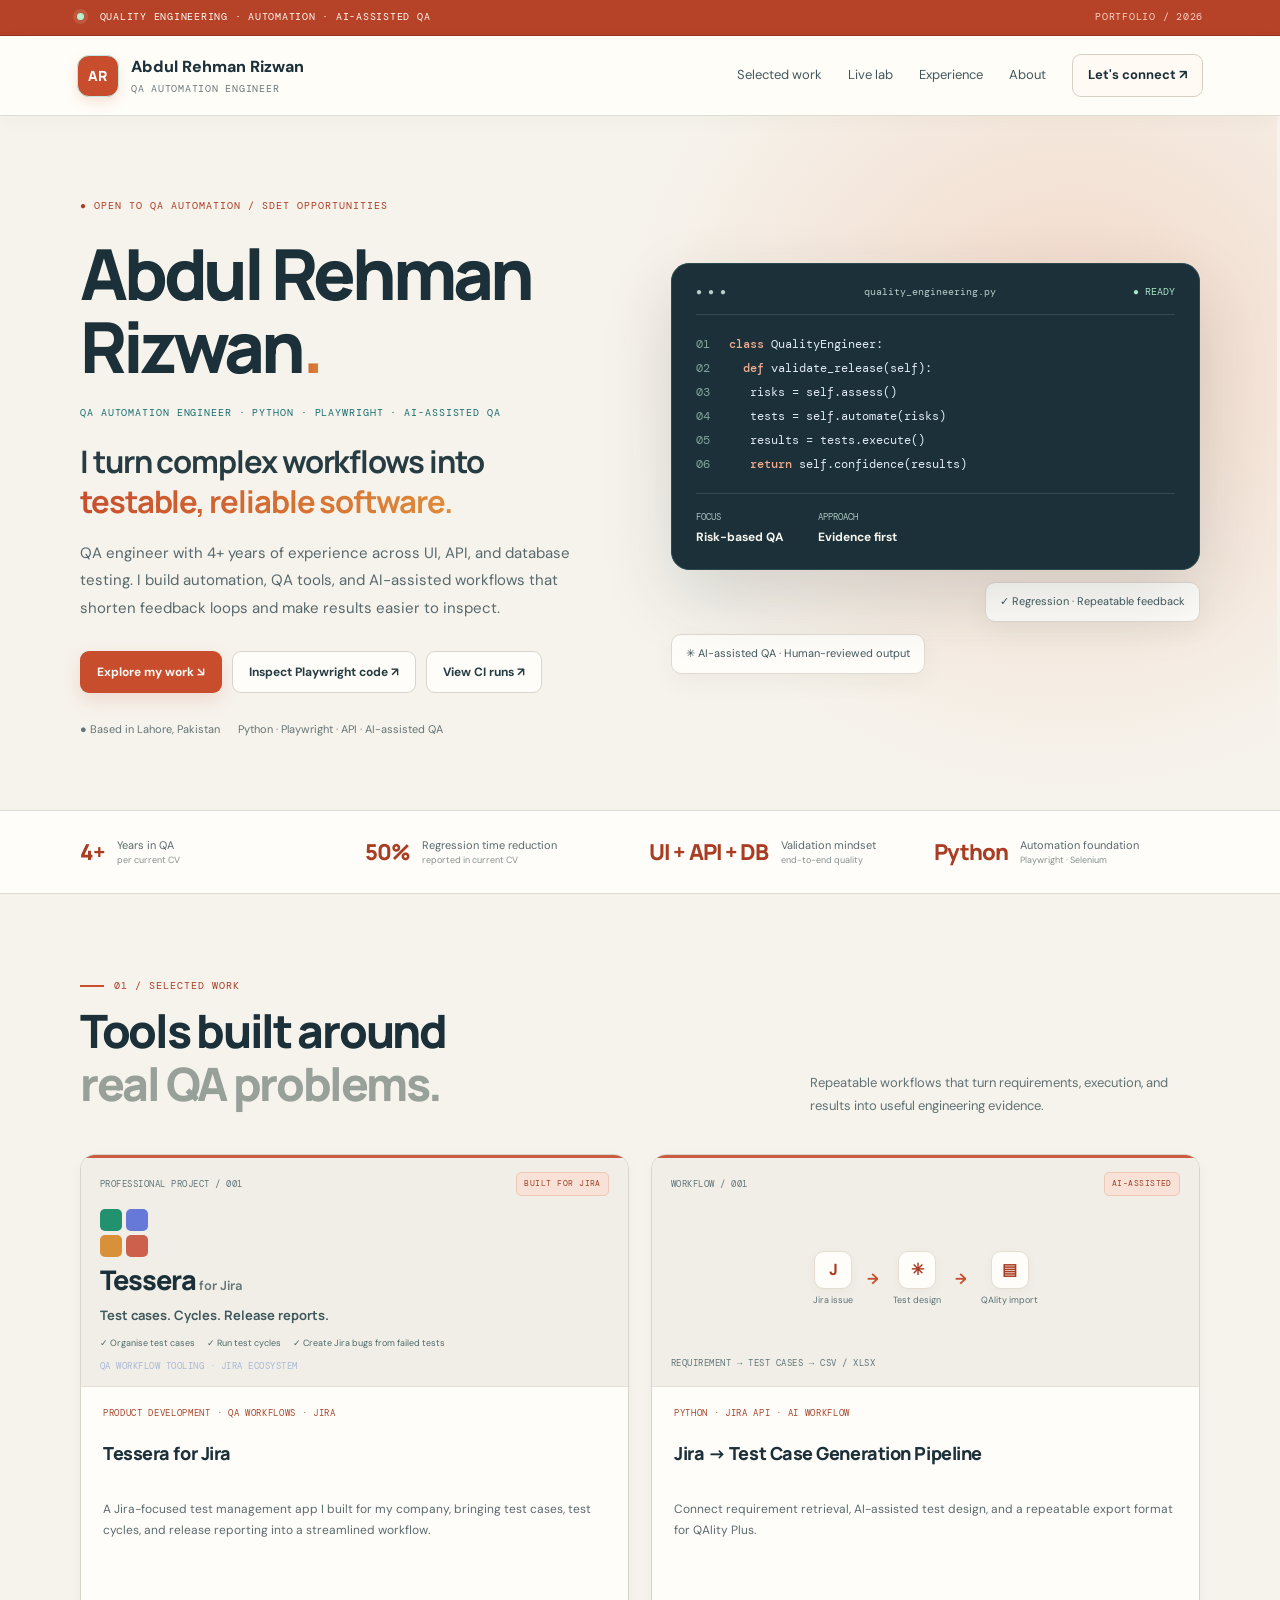
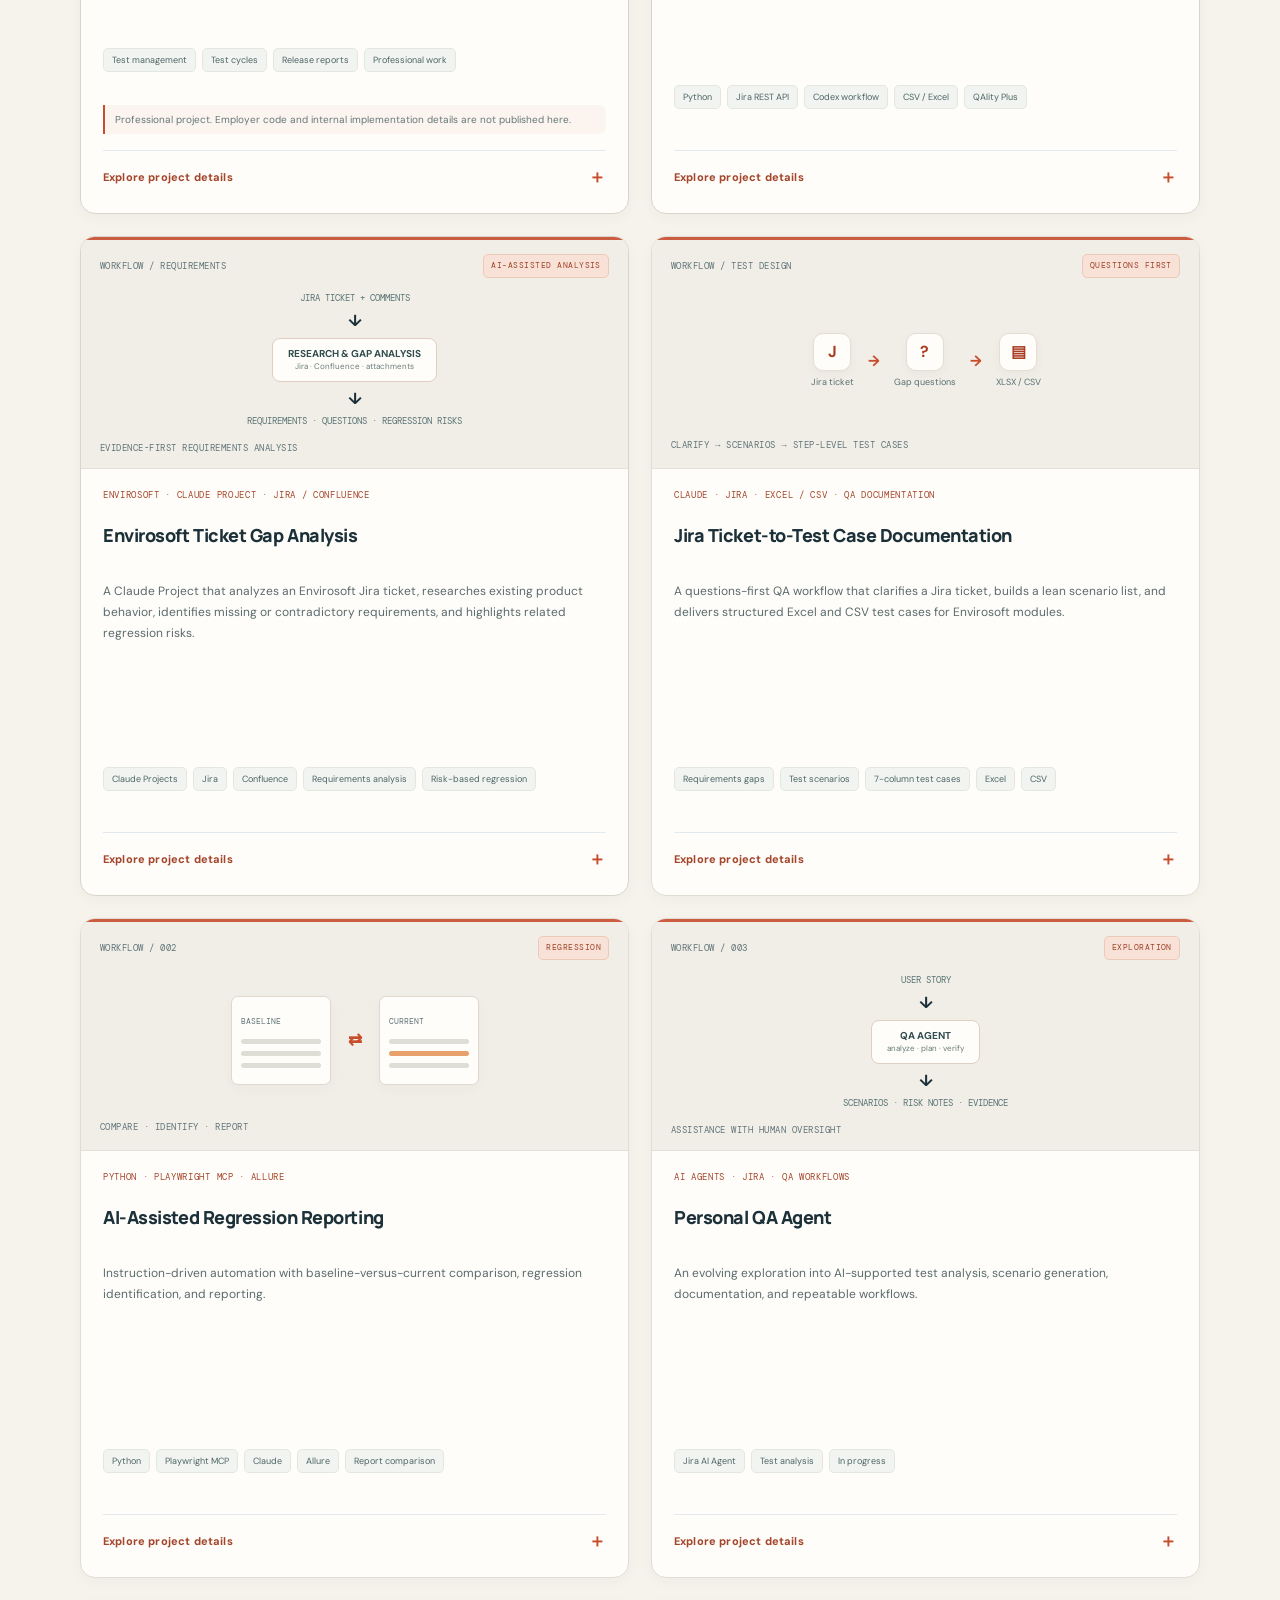
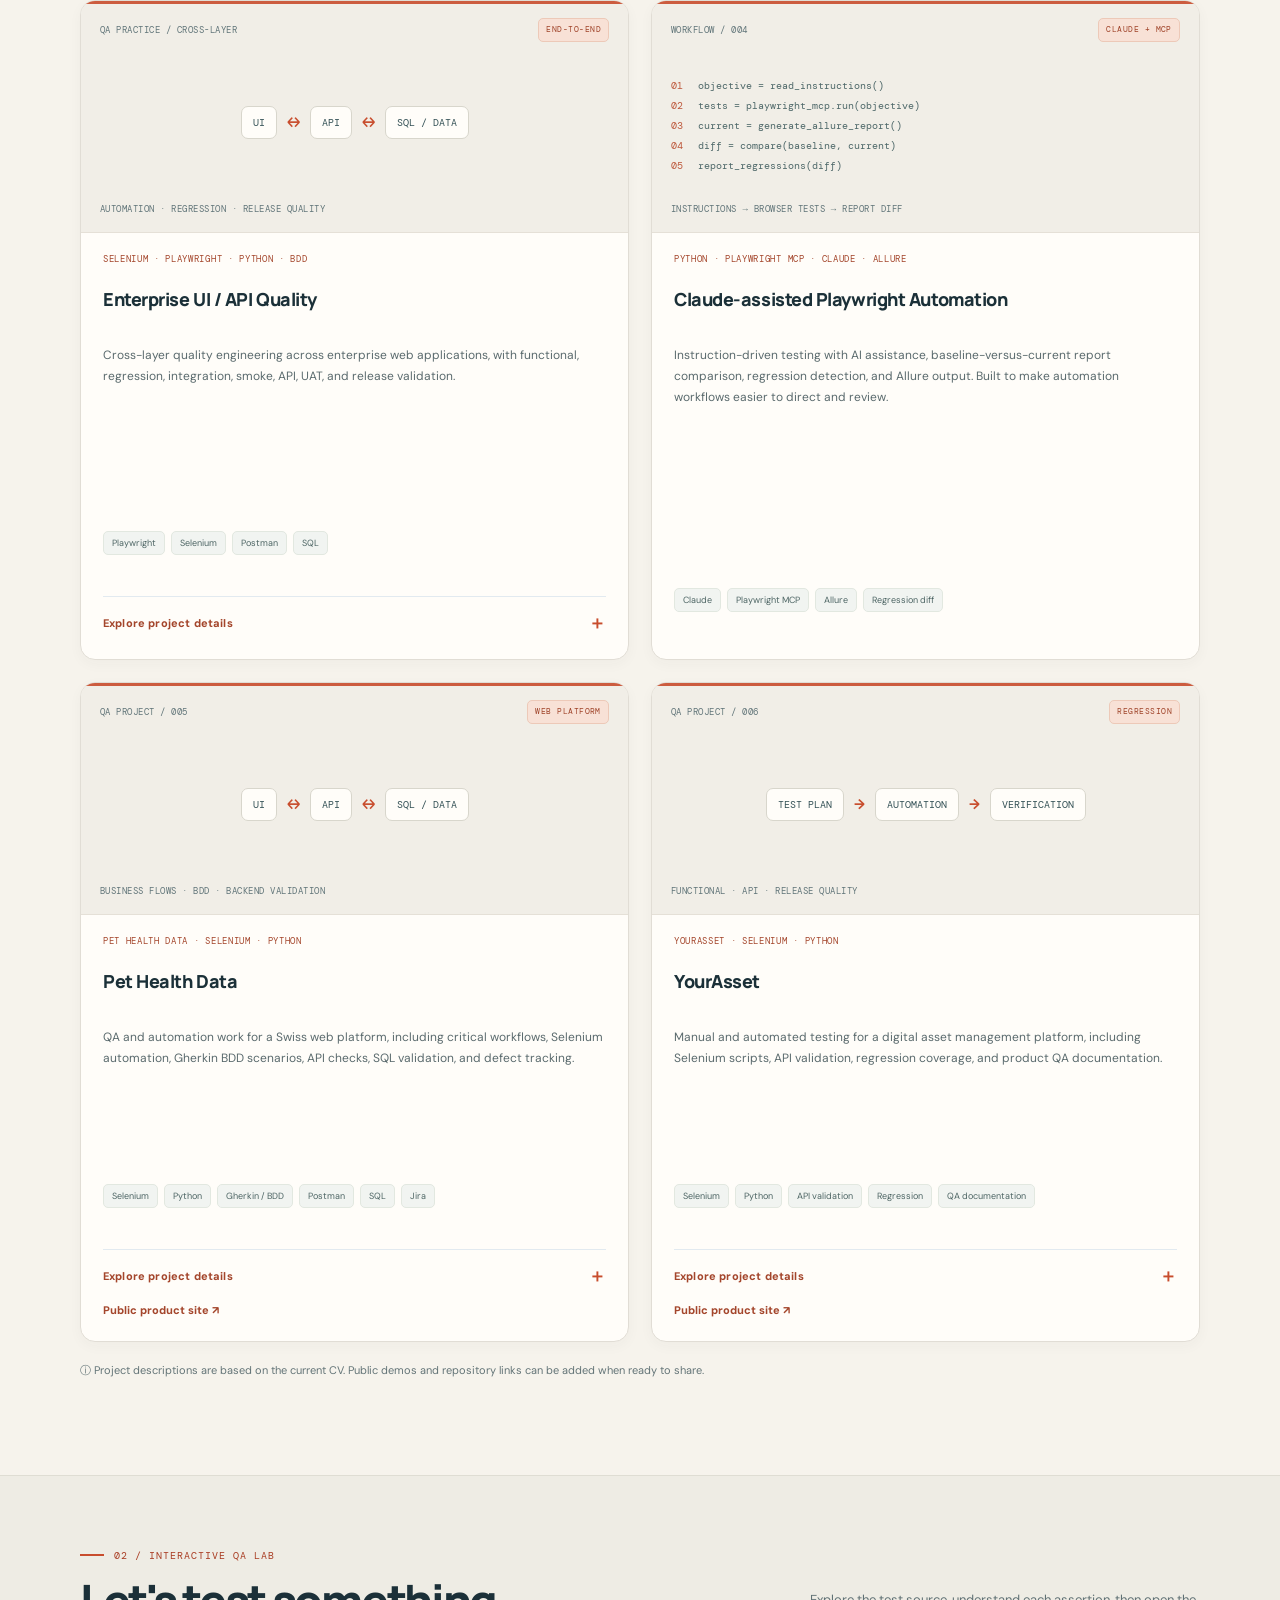
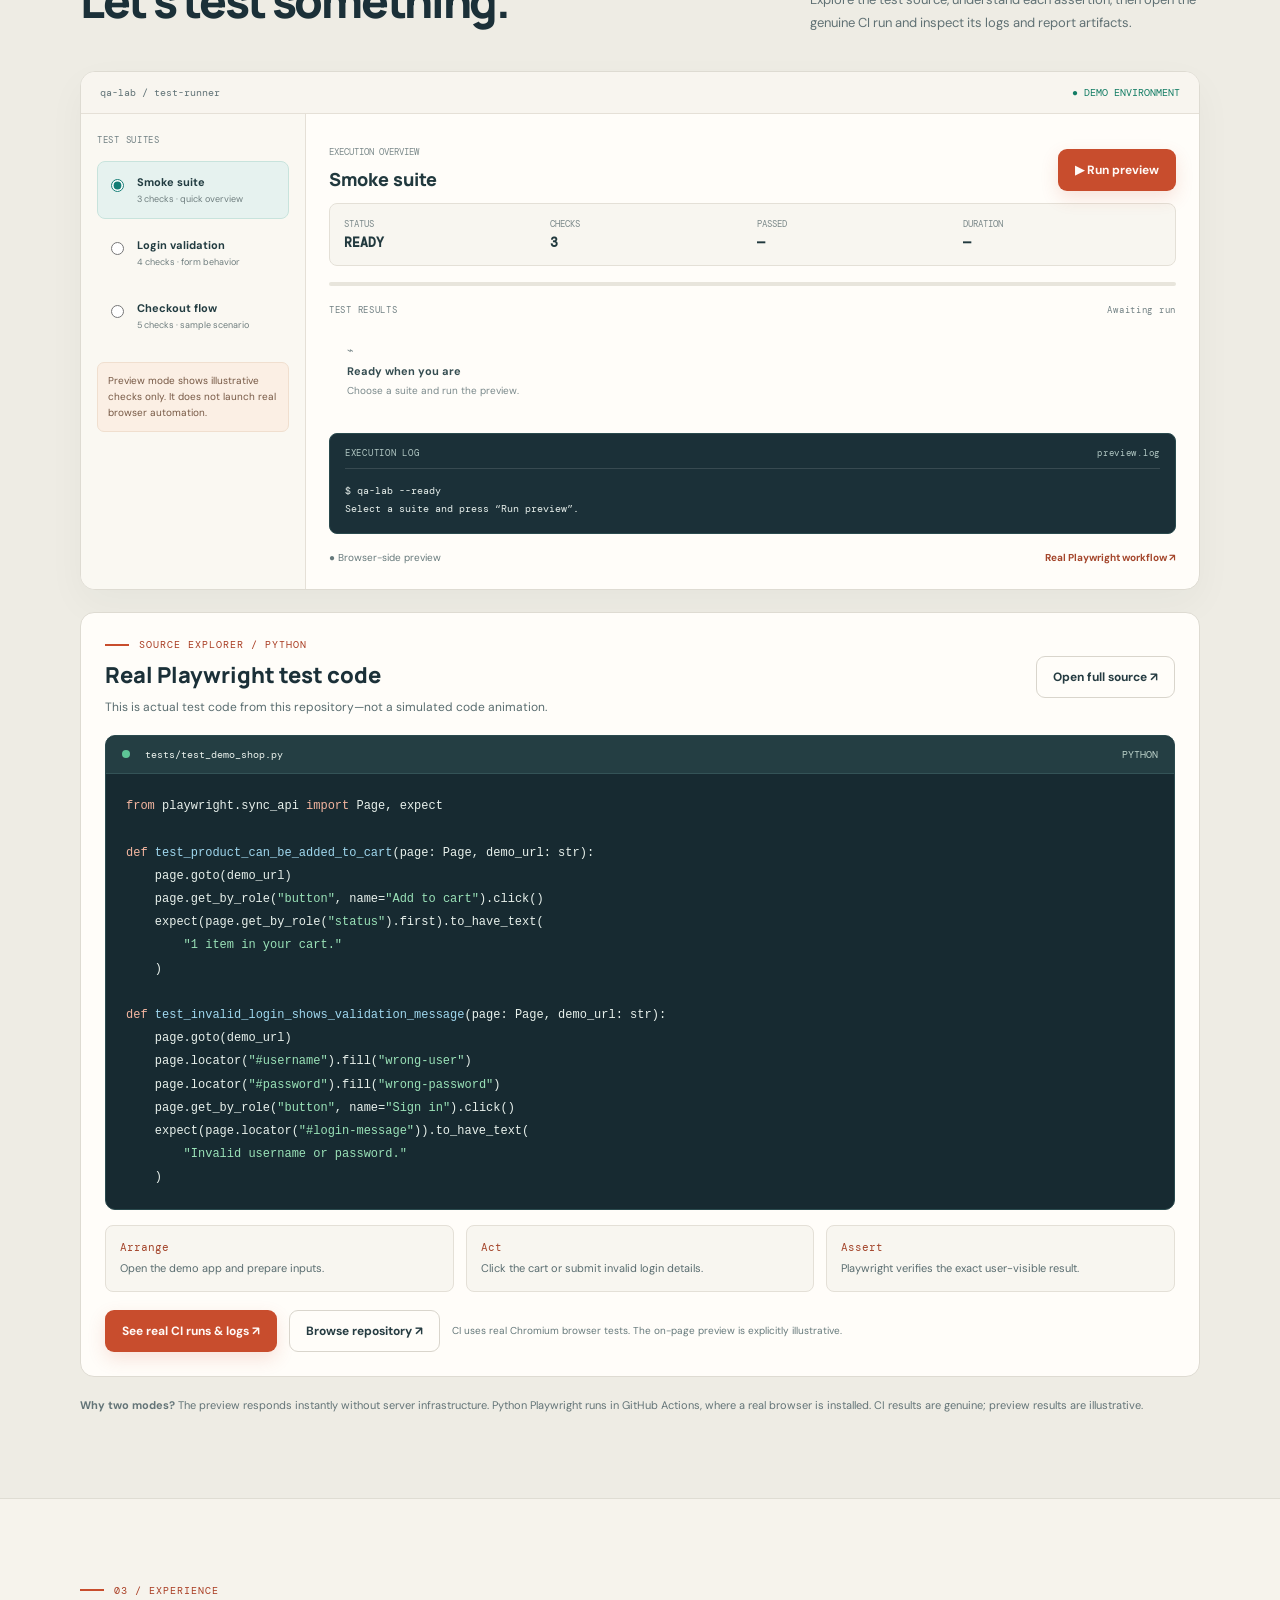
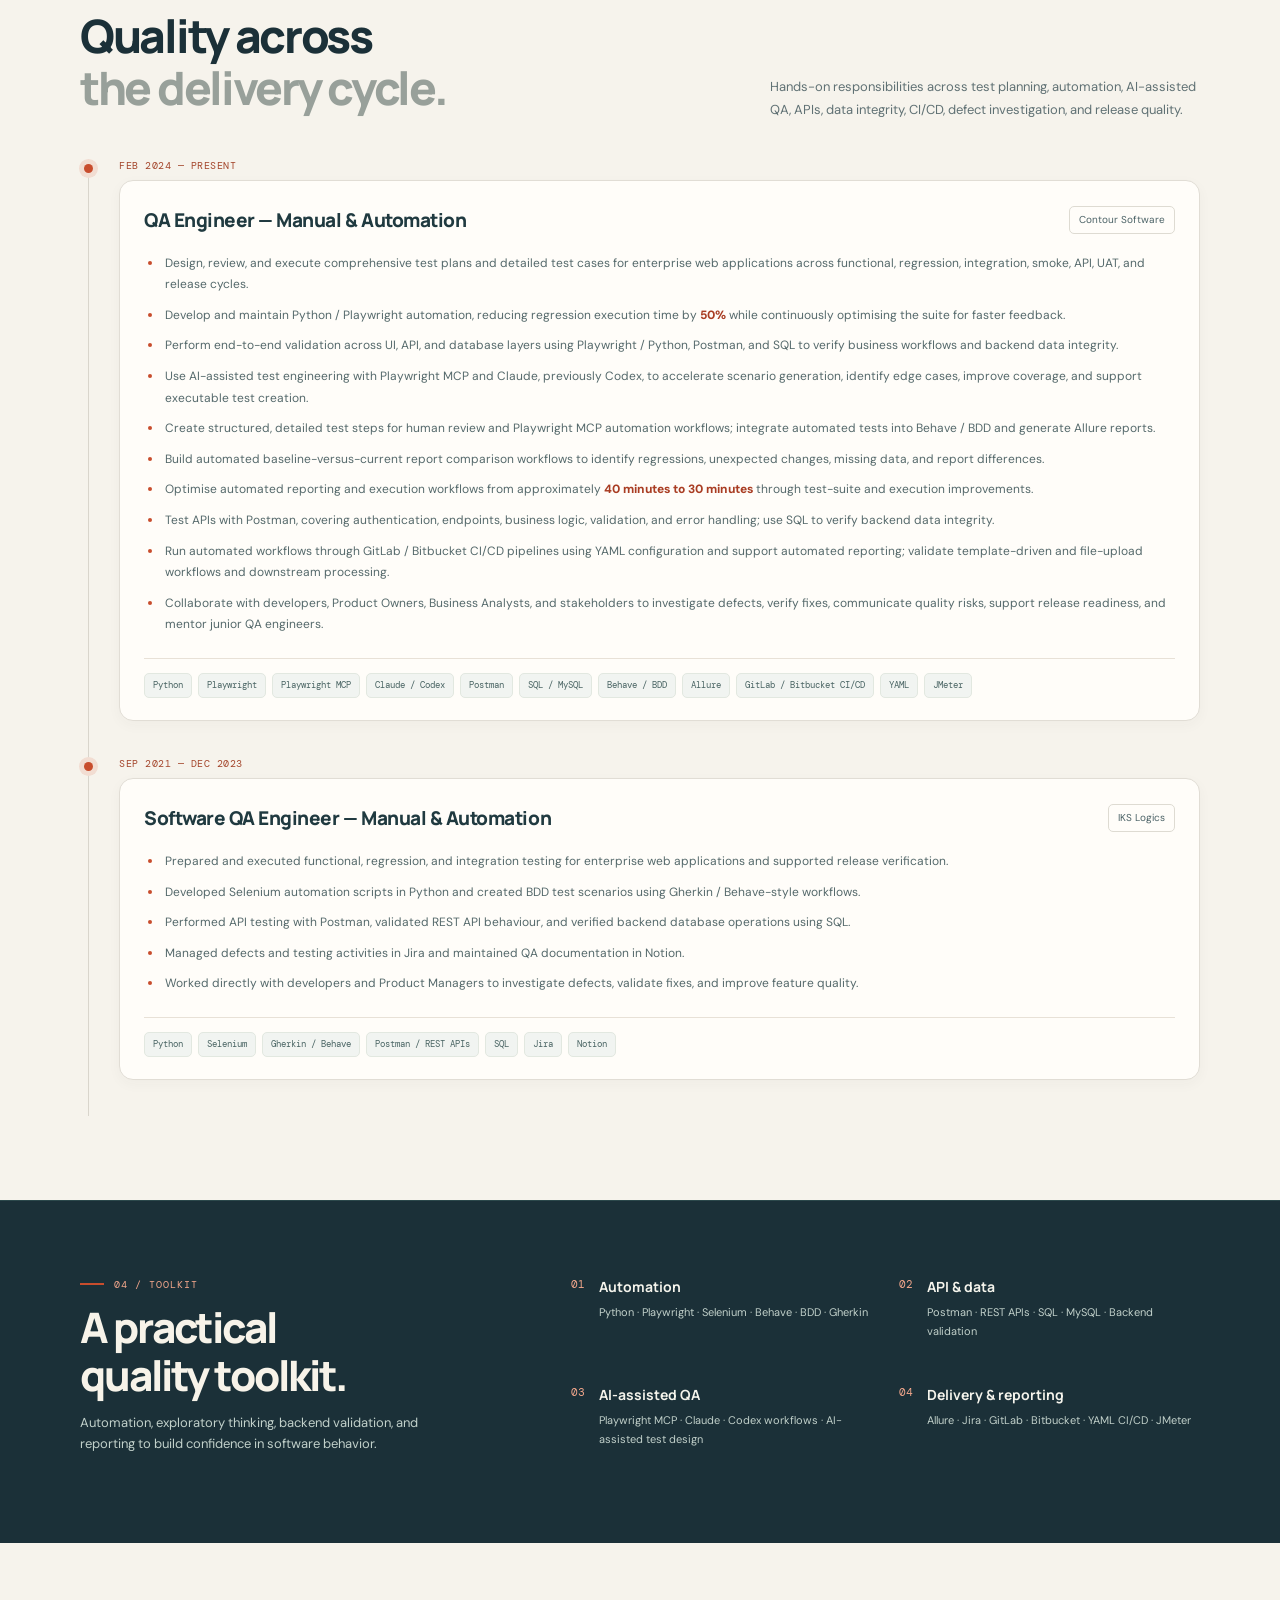
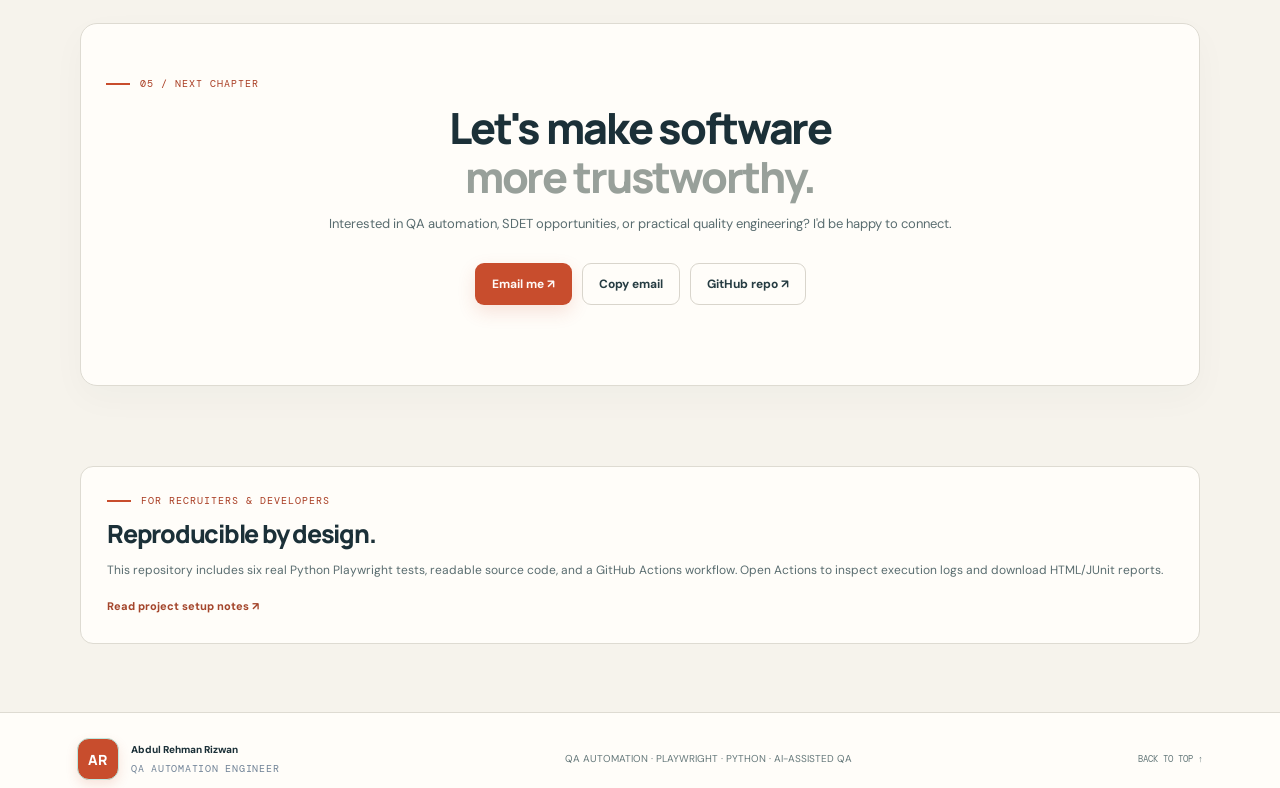
==== commit ddd8a741: "Expand work experience with complete QA responsibilities and measurable results" ====
--- a/index.html
+++ b/index.html
@@ -7,6 +7,534 @@
 <link rel="preconnect" href="https://fonts.googleapis.com"><link rel="preconnect" href="https://fonts.gstatic.com" crossorigin>
 <link href="https://fonts.googleapis.com/css2?family=DM+Mono:wght@400;500&family=DM+Sans:wght@400;500;600;700&family=Manrope:wght@400;500;600;700;800&display=swap" rel="stylesheet">
 <link rel="stylesheet" href="styles.css?v=20261029-v3"><link rel="stylesheet" href="theme-v3.css?v=20261029-v3">
+<style id="qa-portfolio-v3">
+/* QA Portfolio UI v3 — warm editorial system, normalized project cards */
+:root{
+  --bg:#f6f3ec;
+  --paper:#fffdf9;
+  --ink:#1b3038;
+  --muted:#58696d;
+  --line:#dddcd3;
+  --accent:#c84d2d;
+  --accent-dark:#a93d23;
+  --accent-soft:#f8e5db;
+  --teal:#176d70;
+  --teal-soft:#e3f0ed;
+  --mono:"DM Mono",monospace;
+  --sans:"DM Sans",sans-serif;
+  --display:"Manrope",sans-serif;
+}
+*{box-sizing:border-box}
+html{scroll-behavior:smooth;scroll-padding-top:96px}
+body{
+  margin:0;background:var(--bg);color:var(--ink);
+  font-family:var(--sans);line-height:1.6
+}
+a{color:inherit;text-decoration:none}
+button,input,summary{font:inherit}
+a:focus-visible,button:focus-visible,input:focus-visible,summary:focus-visible{
+  outline:3px solid #e57d5d;outline-offset:3px
+}
+::selection{background:#f3c4b2;color:#3b2118}
+.announcement{
+  min-height:36px;height:auto;padding:9px 6vw;
+  background:#b64327;color:#fff9f4;border-bottom:1px solid #96351e;
+  font:10px/1.5 var(--mono);letter-spacing:.075em
+}
+.announcement .pulse{
+  display:inline-block;width:7px;height:7px;border-radius:50%;
+  background:#b6f1cf;margin-right:9px;box-shadow:0 0 0 4px #ffffff1c
+}
+.announcement span:last-child{float:right;color:#f7cfc0}
+.site-header{
+  height:80px;padding:0 6vw;display:flex;align-items:center;
+  justify-content:space-between;background:#fffdf9f2;border-bottom:1px solid var(--line);
+  position:sticky;top:0;z-index:10;backdrop-filter:blur(14px);
+  box-shadow:0 4px 18px #26392c08
+}
+.brand{display:flex;gap:12px;align-items:center;font-weight:800;line-height:1.25;color:var(--ink)}
+.brand small{display:block;font:10px var(--mono);letter-spacing:.075em;color:#6b7a7c;margin-top:5px}
+.brand-mark{
+  display:grid;place-items:center;width:42px;height:42px;border-radius:12px;
+  background:var(--accent);color:#fff;font:800 14px var(--display);
+  box-shadow:0 5px 12px #c84d2d25
+}
+nav{display:flex;align-items:center;gap:26px;font-size:13px;color:#42585d}
+nav a{transition:color .18s ease}
+nav a:hover,.text-link:hover{color:var(--accent)}
+.nav-cta{
+  padding:10px 15px;border:1px solid #d8cfc5;border-radius:9px;
+  background:#fffaf4;color:var(--ink);font-weight:700
+}
+.nav-cta:hover{border-color:var(--accent);background:var(--accent-soft)}
+.menu-toggle{display:none}
+.section-wrap{width:min(1120px,88vw);margin-inline:auto}
+.hero{
+  min-height:615px;padding:82px 0 72px;display:grid;grid-template-columns:1fr 1fr;
+  align-items:center;gap:62px;position:relative;isolation:isolate
+}
+.hero:before{
+  content:"";position:absolute;z-index:-1;top:0;right:-6vw;width:53vw;height:100%;
+  background:radial-gradient(ellipse at 70% 35%,#f2d7c7 0,transparent 67%);
+  pointer-events:none
+}
+.eyebrow,.section-index,.project-kicker,.tiny-label{
+  font:10px/1.5 var(--mono);letter-spacing:.1em;color:var(--accent-dark)
+}
+.eyebrow{margin-bottom:24px}
+.hero h1{
+  font:800 clamp(46px,5.5vw,76px)/1.03 var(--display);
+  letter-spacing:-.06em;margin:0 0 22px;color:var(--ink)
+}
+.gradient-text{
+  background:linear-gradient(100deg,#c84d2d,#df8b39);
+  background-clip:text;-webkit-background-clip:text;color:transparent
+}
+.hero-role{font:10px/1.7 var(--mono);letter-spacing:.09em;color:var(--teal);margin:0 0 20px}
+.hero-statement{
+  font:700 clamp(23px,2.5vw,31px)/1.3 var(--display);
+  letter-spacing:-.035em;margin:0 0 18px;color:#263c42
+}
+.hero-lede{font-size:15px;line-height:1.85;color:var(--muted);max-width:510px;margin:0}
+.hero-actions,.contact-actions{display:flex;gap:10px;flex-wrap:wrap;margin:28px 0}
+.button{
+  border:1px solid transparent;display:inline-flex;align-items:center;justify-content:center;
+  gap:8px;padding:12px 16px;border-radius:9px;font:700 12px var(--sans);
+  cursor:pointer;transition:transform .15s,box-shadow .15s,background .15s
+}
+.button:hover{transform:translateY(-2px)}
+.button-primary{background:var(--accent);color:#fffaf7;box-shadow:0 7px 18px #c84d2d26}
+.button-primary:hover{background:var(--accent-dark);box-shadow:0 10px 24px #c84d2d34}
+.button-secondary{background:#fffdf9;border-color:#d9d5cc;color:#263c42}
+.button-secondary:hover{border-color:#c84d2d;color:var(--accent-dark)}
+.hero-meta{display:flex;gap:14px 18px;flex-wrap:wrap;color:#657476;font-size:11px}
+.hero-art{position:relative;padding:25px 0;min-width:0}
+.hero-card{
+  background:#1b3038;color:#e9f2ef;border:1px solid #2b4a50;border-radius:18px;
+  padding:21px 24px;box-shadow:0 28px 70px #1b303826;position:relative;z-index:1
+}
+.hero-card-top{
+  display:flex;justify-content:space-between;align-items:center;gap:10px;
+  color:#b7ceca;font:10px var(--mono);border-bottom:1px solid #ffffff20;padding-bottom:16px
+}
+.live-pill{color:#a9e5c8;white-space:nowrap}
+.code-lines{padding:17px 0;font:12px/2 var(--mono);overflow-wrap:anywhere}
+.code-lines p{margin:0}
+.code-lines i{color:#84a39f;font-style:normal;margin-right:12px}
+.code-lines b{color:#f0ac8f;font-weight:500}
+.mini-metrics{display:flex;gap:34px;border-top:1px solid #ffffff20;padding-top:17px}
+.mini-metrics small{display:block;font:9px var(--mono);color:#a9c3bf}
+.mini-metrics strong{font-size:12px;color:#f5f5ed}
+.floating-chip{
+  position:relative;margin:12px 0 0 auto;background:#fffdf9;border:1px solid #e1d9d0;
+  color:#42585d;border-radius:10px;padding:10px 14px;width:max-content;max-width:100%;
+  font-size:11px;box-shadow:0 8px 25px #26392c0c
+}
+.chip-bottom{margin-left:0}
+.signal-strip{
+  display:grid;grid-template-columns:repeat(4,minmax(0,1fr));gap:18px;
+  background:#fffdf9;border-block:1px solid var(--line);
+  padding:26px max(6vw,calc((100vw - 1120px)/2))
+}
+.signal-strip>div{display:flex;gap:12px;align-items:center;min-width:0}
+.signal-strip strong{font:800 22px var(--display);letter-spacing:-.04em;color:var(--accent-dark);white-space:nowrap}
+.signal-strip span{font-size:11px;color:#58696d;line-height:1.45}
+.signal-strip small{display:block;font-size:9px;color:#85908f}
+.section-block{padding:84px 0}
+.section-heading{
+  display:flex;justify-content:space-between;align-items:end;gap:40px;margin-bottom:32px
+}
+.section-heading h2,.skills-wrap h2,.contact-card h2,.setup-card h2{
+  font:800 clamp(32px,4vw,46px)/1.14 var(--display);letter-spacing:-.05em;margin:12px 0;color:var(--ink)
+}
+.section-index{display:flex;align-items:center;gap:10px}
+.section-index:before{content:"";width:24px;height:2px;background:var(--accent);display:inline-block}
+.muted-heading{color:#98a09a}
+.section-heading>p{max-width:390px;color:#607174;font-size:13px;line-height:1.8;margin:0 0 5px}
+
+/* Project cards: every collapsed card uses the same height and visual canvas.
+   Expanded case studies are allowed to grow rather than clipping their content. */
+.project-grid{
+  display:grid;grid-template-columns:repeat(2,minmax(0,1fr));
+  grid-auto-rows:minmax(660px,max-content);align-items:stretch;align-content:start;gap:22px
+}
+.project-card{
+  position:relative;display:flex;flex-direction:column;align-self:stretch;
+  width:100%;height:auto;min-height:660px;min-width:0;overflow:hidden;isolation:isolate;
+  border:1px solid #e1ddd5;border-radius:15px;background:#fffdf9;
+  box-shadow:0 4px 14px #2b3c3409;transition:transform .18s ease,border-color .18s ease,box-shadow .18s ease
+}
+.project-card:after{
+  content:"";position:absolute;top:0;left:0;right:0;height:3px;background:var(--accent);
+  opacity:.9;pointer-events:none;z-index:2
+}
+.project-card:hover{
+  transform:translateY(-3px);border-color:#d8b9a7;
+  box-shadow:0 14px 34px #2b3c3414
+}
+.project-card:has(.project-details[open]){
+  border-color:#d28b6e;box-shadow:0 12px 30px #a64c2c18
+}
+.project-featured{border-color:#d8d5cc}
+.project-card .project-visual{
+  height:232px;min-height:232px;flex:0 0 232px;width:100%;min-width:0;
+  padding:17px 19px 16px;display:flex;flex-direction:column;justify-content:space-between;gap:8px;
+  background:#f1eee7;border-bottom:1px solid #e5e0d7;overflow:hidden
+}
+.visual-jira,.visual-gap,.visual-regression,.visual-agent,.visual-enterprise,
+.visual-claude,.visual-health,.visual-asset,.visual-tessera{background:#f1eee7}
+.visual-top{
+  display:flex;justify-content:space-between;align-items:center;gap:9px;min-width:0;
+  font:9px/1.4 var(--mono);letter-spacing:.055em;color:#617579
+}
+.visual-top>span:first-child{min-width:0;overflow-wrap:anywhere}
+.visual-badge,.visual-badge.purple,.visual-badge.amber{
+  border-radius:5px;padding:5px 7px;background:#f8e1d6;border:1px solid #edc9b8;
+  color:#9f4329;font-size:8px;white-space:nowrap
+}
+.visual-caption{font:9px/1.45 var(--mono);letter-spacing:.055em;color:#617579}
+.pipeline{
+  display:flex;justify-content:center;align-items:center;gap:clamp(8px,1.25vw,14px);
+  margin:15px 0 10px;min-width:0
+}
+.pipeline-node{display:flex;flex-direction:column;align-items:center;gap:6px;min-width:0}
+.pipeline-node b{
+  display:grid;place-items:center;width:38px;height:38px;border-radius:10px;
+  background:#fffdf9;color:var(--accent-dark);border:1px solid #e5dcd2;
+  box-shadow:0 3px 10px #253e3c0b
+}
+.pipeline-node small{font-size:9px;line-height:1.3;color:#587073;text-align:center}
+.pipeline>b{color:var(--accent);font-size:15px}
+.agent-flow{
+  display:flex;flex-direction:column;align-items:center;gap:4px;margin:6px 0;min-width:0
+}
+.agent-flow>span{
+  font:9px/1.4 var(--mono);color:#5a7475;text-align:center;overflow-wrap:anywhere
+}
+.agent-flow>strong{
+  max-width:100%;padding:8px 15px;background:#fffdf9;border:1px solid #dfcfc1;
+  border-radius:8px;font-size:10px;line-height:1.45;color:#324d50;text-align:center
+}
+.agent-flow small{display:block;font-size:8px;font-weight:400;color:#697d7b}
+.compare-window{
+  display:flex;align-items:center;justify-content:center;gap:17px;margin:10px 0;min-width:0
+}
+.compare-window>div{
+  background:#fffdf9;padding:9px;width:100px;max-width:38%;border:1px solid #e1d8cd;border-radius:7px
+}
+.compare-window small{font:8px var(--mono);color:#617579}
+.compare-window hr{border:0;height:5px;background:#dfded6;border-radius:4px;margin:7px 0}
+.compare-window hr.changed{background:#e9a16b}
+.compare-window>b{color:var(--accent);font-size:17px}
+.visual-tessera{background:#f1eee7}
+.tessera-mark{display:grid;grid-template-columns:repeat(2,22px);gap:4px;margin:5px 0 0}
+.tessera-mark span{width:22px;height:22px;border-radius:5px}
+.tessera-mark span:nth-child(1){background:#21916e}
+.tessera-mark span:nth-child(2){background:#6679d9}
+.tessera-mark span:nth-child(3){background:#d89138}
+.tessera-mark span:nth-child(4){background:#cc604d}
+.tessera-title{font:800 27px/1.12 var(--display);letter-spacing:-.04em;color:#1b3038}
+.tessera-title small{display:inline;font:600 13px var(--sans);letter-spacing:0;color:#657779}
+.tessera-subtitle{font:700 13px/1.4 var(--display);margin:3px 0;color:#3e585c}
+.tessera-feature-list{
+  display:flex;gap:4px 12px;flex-wrap:wrap;margin:2px 0;color:#4c696a;font-size:9px;line-height:1.4
+}
+.domain-flow{
+  display:flex;justify-content:center;align-items:center;gap:10px;
+  margin:18px 0;flex-wrap:wrap;min-width:0
+}
+.domain-flow span{
+  padding:9px 11px;border:1px solid #d8d6cc;border-radius:7px;
+  background:#fffdf9;color:#345156;font:10px var(--mono)
+}
+.domain-flow b{color:var(--accent);font-size:14px}
+.code-preview{
+  display:flex;flex-direction:column;gap:5px;margin:14px 0 8px;
+  font:10px/1.5 var(--mono);color:#4e6869;overflow:hidden
+}
+.code-preview i{font-style:normal;color:#bd573b;margin-right:9px}
+.project-body{
+  display:flex;flex-direction:column;align-items:stretch;flex:1 1 auto;
+  min-height:0;min-width:0;width:100%;padding:20px 22px 21px;overflow-wrap:anywhere
+}
+.project-kicker{
+  color:#a4462c;font-size:9px;line-height:1.5;letter-spacing:.075em;
+  min-height:27px;overflow-wrap:anywhere
+}
+.project-body h3{
+  font:800 18px/1.35 var(--display);letter-spacing:-.025em;color:#1b3038;
+  margin:7px 0 9px;min-height:49px;overflow-wrap:anywhere
+}
+.project-body>p:not(.project-confidential){
+  color:#5a6a6d;font-size:12px;line-height:1.75;margin:0 0 10px;
+  min-height:82px;max-height:82px;overflow:hidden;
+  display:-webkit-box;-webkit-box-orient:vertical;-webkit-line-clamp:4
+}
+.tag-row{
+  display:flex;align-content:flex-start;align-items:flex-start;flex-wrap:wrap;
+  gap:6px;margin-top:auto;margin-bottom:2px;padding-top:5px;min-height:52px
+}
+.tag-row span{
+  display:inline-block;font-size:9px;line-height:1.35;padding:5px 8px;
+  border-radius:5px;background:#f1f4f1;color:#4d6564;border:1px solid #e2e8e0
+}
+.project-confidential{
+  font-size:10px!important;line-height:1.55!important;color:#65787a!important;
+  border-left:2px solid var(--accent);background:#fcf4ef;padding:7px 10px;
+  margin:8px 0 0!important;min-height:0!important;max-height:none!important;display:block!important
+}
+.project-details{margin-top:14px;border-top:1px solid #e6e0d7;padding-top:10px;flex:0 0 auto}
+.project-details summary{
+  display:flex;justify-content:space-between;align-items:center;gap:12px;cursor:pointer;
+  list-style:none;color:#a4462c;font-size:11px;font-weight:800;letter-spacing:.015em;padding:5px 0
+}
+.project-details summary::-webkit-details-marker{display:none}
+.project-details summary span{font-size:18px;line-height:1;color:#c84d2d;transition:transform .2s}
+.project-details[open] summary span{transform:rotate(45deg)}
+.project-detail-grid{display:grid;grid-template-columns:repeat(2,minmax(0,1fr));gap:10px;margin-top:13px;align-items:stretch}
+.project-detail{
+  padding:12px;background:#f8f6f0;border:1px solid #e5e0d7;border-radius:8px;
+  min-width:0;overflow-wrap:anywhere
+}
+.project-detail h4{
+  font:500 9px/1.5 var(--mono);text-transform:uppercase;letter-spacing:.07em;
+  color:#a4462c;margin:0 0 7px
+}
+.project-detail p{font-size:11px;line-height:1.7;color:#55696b;margin:0;overflow-wrap:anywhere}
+.project-link{display:inline-block;margin-top:12px;color:#a4462c;font-size:11px;font-weight:800}
+.content-note,.lab-footnote{font-size:11px;color:#637477;margin-top:20px}
+
+/* Interactive Playwright lab */
+.lab-section{background:#eeece4;border-block:1px solid #dfddd3;padding:72px 0}
+.lab-panel{
+  background:#fffdf9;border:1px solid #dedbd2;border-radius:15px;overflow:hidden;
+  box-shadow:0 14px 38px #243c3a0a
+}
+.lab-toolbar{
+  display:flex;justify-content:space-between;gap:15px;padding:14px 19px;
+  background:#f8f5ef;border-bottom:1px solid #e5e0d7;font:10px var(--mono);color:#607276
+}
+.environment{color:#147d65}
+.lab-content{display:grid;grid-template-columns:225px minmax(0,1fr)}
+.lab-sidebar{padding:20px 16px;background:#faf8f2;border-right:1px solid #e5e0d7;min-width:0}
+.sidebar-title,.results-heading,.console-header{
+  font:9px var(--mono);letter-spacing:.08em;color:#728184;margin-bottom:15px
+}
+.suite-option{
+  display:flex;gap:10px;align-items:flex-start;padding:12px 8px;
+  border:1px solid transparent;border-radius:8px;cursor:pointer;margin-bottom:5px
+}
+.suite-option:has(input:checked){background:#e6f2ef;border-color:#c8e3dc}
+.suite-option input{accent-color:#147d75;margin-top:5px}
+.suite-option strong,.suite-option small{display:block}
+.suite-option strong{font-size:11px;color:#223c41}
+.suite-option small{font-size:9px;color:#6e7d7e}
+.lab-disclaimer{
+  font-size:10px;color:#765844;background:#fbefe4;border:1px solid #f0dfcf;
+  border-radius:7px;padding:10px;margin-top:17px
+}
+.lab-main{padding:23px;min-width:0}
+.lab-main-head{display:flex;align-items:center;justify-content:space-between;gap:10px}
+.lab-main-head small{font:9px var(--mono);color:#7c8a8b}
+.lab-main-head h3{margin:4px 0 12px;font:800 18px var(--display);color:#21393e}
+.run-button{padding:9px 13px;font-size:11px}
+.run-button:disabled{opacity:.65;cursor:wait}
+.run-stats{
+  display:grid;grid-template-columns:repeat(4,minmax(0,1fr));gap:8px;padding:14px;
+  background:#f8f6f0;border:1px solid #e4e0d7;border-radius:8px
+}
+.run-stats small{display:block;font:9px var(--mono);color:#7b898a}
+.run-stats strong{display:block;font:600 13px var(--mono);margin-top:4px;color:#21393e}
+.progress-track{height:4px;background:#e8e5dc;border-radius:4px;margin:16px 0}
+.progress-track div{height:100%;width:0;background:var(--accent);transition:width .2s}
+.results-heading{display:flex;justify-content:space-between;margin:18px 0 8px}
+.test-results{min-height:60px}
+.empty-results{display:flex;flex-direction:column;gap:3px;padding:18px;color:#7a898b;font-size:11px}
+.empty-results strong{color:#354d51}
+.empty-results small{font-size:10px}
+.test-row{display:flex;align-items:center;gap:10px;padding:10px;border-bottom:1px solid #ece8df}
+.test-icon{display:grid;place-items:center;width:22px;height:22px;border-radius:50%;background:#e1f5e9;color:#137750}
+.test-row>span:nth-child(2){flex:1;min-width:0}
+.test-row strong,.test-row small{display:block}
+.test-row strong{font-size:11px;color:#233c42}
+.test-row small{font-size:9px;color:#6d7e80}
+.test-status{font:9px var(--mono);color:#137750}
+.console-box{
+  background:#1b3038;color:#e8f0ec;border:1px solid #2a4a4e;
+  border-radius:8px;margin-top:16px;padding:13px 15px;font:10px var(--mono)
+}
+.console-header{display:flex;justify-content:space-between;color:#b2c8c4;border-bottom:1px solid #ffffff20;padding-bottom:9px}
+.console-box p{margin:5px 0;overflow-wrap:anywhere}
+.console-muted{color:#a5bfba}
+.console-ok{color:#a1e5c4}
+.console-warn{color:#f0bd8d}
+.lab-footer{display:flex;justify-content:space-between;gap:10px;flex-wrap:wrap;font-size:10px;color:#66797b;margin-top:16px}
+.lab-footer a{color:#a4462c;font-weight:700}
+
+/* Experience, skills and contact */
+.timeline{border-left:1px solid #d9d5cc;margin-left:8px}
+.timeline-item{position:relative;padding:0 0 32px 30px}
+.timeline-item:before{
+  content:"";position:absolute;left:-5px;top:5px;width:9px;height:9px;border-radius:50%;
+  background:var(--accent);box-shadow:0 0 0 5px #f2ddd2
+}
+.timeline-date{font:10px var(--mono);letter-spacing:.05em;color:#a4462c}
+.timeline-content{margin-top:8px}
+.timeline-top{display:flex;justify-content:space-between;align-items:center;gap:10px}
+.timeline-content h3{font:800 19px var(--display);color:#203a40;margin:4px 0}
+.company-pill{font-size:10px;background:#fffdf9;border:1px solid #dedbd2;color:#4b6266;padding:5px 9px;border-radius:5px;white-space:nowrap}
+.timeline-content ul{padding-left:18px;color:#596c6f;font-size:12px}
+.timeline-content li{padding:3px 0}
+.skills-section{background:#1b3038;color:#f1f4ed;padding:76px 0;border-top:1px solid #2b484b}
+.skills-wrap{display:grid;grid-template-columns:.8fr 1.2fr;gap:72px}
+.skills-wrap .section-index{color:#f3a78c}
+.skills-wrap h2{color:#f7f3e9;font-size:42px}
+.skills-intro{color:#c1d0ca;font-size:13px;max-width:340px}
+.skill-groups{display:grid;grid-template-columns:1fr 1fr;gap:26px}
+.skill-group{display:flex;gap:14px;min-width:0}
+.skill-group>span{font:11px var(--mono);color:#f3a78c}
+.skill-group h3{font:700 14px var(--display);color:#f5f4ec;margin:0 0 7px}
+.skill-group p{font-size:11px;line-height:1.7;color:#c1d0ca;margin:0}
+.contact-section{padding:80px 0;background:var(--bg)}
+.contact-card{
+  background:#fffdf9;border:1px solid #dedbd2;border-radius:17px;text-align:center;
+  padding:52px 25px;box-shadow:0 12px 34px #243c3a08
+}
+.contact-card h2{font-size:43px}
+.contact-card>p{font-size:13px;color:#596c6f}
+.contact-actions{justify-content:center}
+.copy-feedback{min-height:20px}
+.setup-section{padding-bottom:68px}
+.setup-card{padding:26px;background:#fffdf9;border:1px solid #dedbd2;border-radius:13px}
+.setup-card h2{font-size:25px}
+.setup-card p{font-size:12px;color:#596c6f}
+.text-link{font-size:11px;font-weight:800;color:#a4462c}
+.site-footer{
+  padding:25px 6vw;background:#fffdf9;border-top:1px solid #dedbd2;
+  display:flex;align-items:center;justify-content:space-between;gap:20px;font-size:10px;color:#66797b
+}
+.site-footer>a:last-child{font:9px var(--mono)}
+.site-footer .brand{color:#1b3038}
+
+/* Live code inspector */
+.code-inspector{margin-top:22px;padding:24px;border:1px solid #dedbd2;border-radius:14px;background:#fffdf9}
+.code-inspector-head{display:flex;justify-content:space-between;align-items:center;gap:20px;margin-bottom:18px}
+.code-inspector-head h3{font:800 22px var(--display);margin:8px 0;color:#1b3038}
+.code-inspector-head p{margin:0;color:#596c6f;font-size:12px}
+.source-editor{border:1px solid #2a4a4e;border-radius:10px;overflow:hidden;background:#172a31}
+.source-tab{padding:12px 16px;background:#243e43;border-bottom:1px solid #345357;font:10px var(--mono);color:#edf4ef}
+.source-dot{display:inline-block;width:8px;height:8px;border-radius:50%;background:#5dc596;margin-right:9px}
+.source-language{float:right;color:#bad0c8}
+.source-editor pre{padding:20px;overflow:auto;margin:0;font:12px/1.85 var(--mono);color:#e8f1ec}
+.syntax-purple{color:#f4b6a0}.syntax-blue{color:#9fd7ee}.syntax-green{color:#9ae2b8}
+.code-explainer{display:grid;grid-template-columns:repeat(3,minmax(0,1fr));gap:12px;margin:15px 0}
+.code-explainer>div{padding:14px;background:#f8f6f0;border:1px solid #e4e0d7;border-radius:8px}
+.code-explainer strong,.code-explainer span{display:block}
+.code-explainer strong{font:11px var(--mono);color:#a4462c;margin-bottom:6px}
+.code-explainer span{font-size:11px;line-height:1.6;color:#596c6f}
+.ci-actions{display:flex;align-items:center;gap:12px;flex-wrap:wrap;margin-top:18px}
+.ci-actions>span{font-size:10px;color:#66797b}
+
+/* Tablet and mobile */
+@media(max-width:1000px){
+  .project-grid{grid-template-columns:repeat(2,minmax(0,1fr));gap:18px}
+  .project-grid{grid-auto-rows:minmax(660px,max-content)}
+  .project-body{padding:19px 18px}
+  .project-card .project-visual{padding-inline:16px}
+  .pipeline{gap:8px}
+  .pipeline-node small{font-size:8px}
+  .skills-wrap{gap:40px}
+}
+@media(max-width:800px){
+  .site-header{height:72px}
+  .menu-toggle{
+    display:block;border:1px solid #ddd6cd;background:#fffdf9;color:#203a40;
+    border-radius:7px;padding:8px 11px
+  }
+  .site-header nav{
+    display:none;position:absolute;top:71px;left:0;right:0;padding:18px 6vw;
+    background:#fffdf9;border-bottom:1px solid #dedbd2;flex-direction:column;
+    align-items:stretch;gap:15px;box-shadow:0 15px 24px #243c3a10
+  }
+  .site-header nav.open{display:flex}
+  .hero{grid-template-columns:1fr;gap:20px;padding:60px 0}
+  .hero-art{max-width:560px;width:100%;margin:auto}
+  .signal-strip{grid-template-columns:1fr 1fr;padding:24px 6vw}
+  .section-heading{align-items:start;flex-direction:column;gap:10px}
+  .lab-content{grid-template-columns:1fr}
+  .lab-sidebar{border-right:0;border-bottom:1px solid #e5e0d7}
+  .lab-sidebar .suite-option{display:inline-flex;width:31%;vertical-align:top}
+  .lab-disclaimer{margin-top:5px}
+  .skills-wrap{grid-template-columns:1fr;gap:28px}
+  .site-footer{flex-wrap:wrap}
+  .site-footer>span{order:3;width:100%}
+  .code-inspector-head{align-items:flex-start;flex-direction:column}
+}
+@media(max-width:650px){
+  .project-grid{grid-template-columns:minmax(0,1fr);grid-auto-rows:minmax(650px,max-content);gap:18px}
+  .project-card{min-height:650px}
+  .project-card .project-visual{height:224px;min-height:224px;flex-basis:224px}
+  .project-body h3{min-height:0}
+  .project-body>p:not(.project-confidential){min-height:78px;max-height:78px}
+}
+@media(max-width:560px){
+  .announcement{font-size:8px;letter-spacing:.04em;padding-inline:5vw}
+  .announcement span:last-child{display:none}
+  .site-header{padding:0 5vw}
+  .section-wrap{width:90vw}
+  .hero{padding:48px 0}
+  .hero h1{font-size:45px}
+  .hero-statement{font-size:25px}
+  .hero-actions{gap:8px}
+  .button{padding:11px 12px;font-size:11px}
+  .hero-card{padding:16px}
+  .code-lines{font-size:10px}
+  .signal-strip{gap:18px;padding-inline:5vw}
+  .signal-strip strong{font-size:17px}
+  .signal-strip span{font-size:10px}
+  .section-block{padding:60px 0}
+  .section-heading h2{font-size:34px}
+  .project-grid{gap:15px}
+  .project-card .project-visual{padding:15px;height:220px;min-height:220px;flex-basis:220px}
+  .project-body{padding:18px 17px}
+  .project-body h3{font-size:18px}
+  .project-detail-grid{grid-template-columns:minmax(0,1fr)}
+  .project-detail p{font-size:11px}
+  .tessera-title{font-size:25px}
+  .tessera-feature-list{font-size:8px;gap:4px 9px}
+  .lab-section{padding:48px 0}
+  .lab-main{padding:15px}
+  .lab-sidebar .suite-option{display:flex;width:100%}
+  .run-stats{grid-template-columns:1fr 1fr}
+  .lab-main-head{align-items:flex-start}
+  .lab-main-head .button{font-size:10px;padding:9px}
+  .timeline-top{align-items:flex-start;flex-direction:column}
+  .skill-groups{grid-template-columns:1fr}
+  .contact-card{padding:34px 18px}
+  .contact-card h2{font-size:33px}
+  .site-footer{align-items:flex-start;flex-direction:column}
+  .mini-metrics{gap:25px}
+  .code-inspector{padding:14px}
+  .source-editor pre{font-size:10px;padding:14px}
+  .code-explainer{grid-template-columns:1fr}
+}
+@media(prefers-reduced-motion:reduce){
+  *,*::before,*::after{scroll-behavior:auto!important;transition:none!important;animation:none!important}
+}
+
+/* Expanded work history: readable, scannable detail and tech stack */
+#experience .section-heading>p{max-width:430px}
+#experience .timeline-item{padding-bottom:36px}
+#experience .timeline-content{background:#fffdf9;border:1px solid #e1ddd5;border-radius:14px;padding:22px 24px;box-shadow:0 4px 14px #2b3c3409}
+#experience .timeline-content ul{margin:12px 0 0;padding-left:19px;color:#55696b;font-size:12px;line-height:1.8}
+#experience .timeline-content li{padding:4px 0 5px 2px}
+#experience .timeline-content li::marker{color:#c84d2d}
+#experience .timeline-content li strong{color:#a93d23;font-weight:800}
+.experience-stack{display:flex;flex-wrap:wrap;gap:6px;margin-top:17px;padding-top:14px;border-top:1px solid #e8e1d7}
+.experience-stack span{font:9px/1.45 "DM Mono",monospace;color:#496463;background:#f1f4f1;border:1px solid #e2e8e0;border-radius:5px;padding:5px 8px}
+@media(max-width:560px){#experience .timeline-content{padding:17px 16px}#experience .timeline-content ul{font-size:11px;line-height:1.75}#experience .timeline-top{gap:8px}}
+
+</style>
 </head>
 <body>
 <div class="announcement"><span class="pulse"></span> QUALITY ENGINEERING · AUTOMATION · AI-ASSISTED QA <span>PORTFOLIO / 2026</span></div>
@@ -40,7 +568,32 @@
     expect(page.locator(<span class="syntax-green">"#login-message"</span>)).to_have_text(
         <span class="syntax-green">"Invalid username or password."</span>
     )</code></pre></div><div class="code-explainer"><div><strong>Arrange</strong><span>Open the demo app and prepare inputs.</span></div><div><strong>Act</strong><span>Click the cart or submit invalid login details.</span></div><div><strong>Assert</strong><span>Playwright verifies the exact user-visible result.</span></div></div><div class="ci-actions"><a class="button button-primary" href="https://github.com/abdulrehmanofficialw-bit/Resume/actions" target="_blank" rel="noreferrer">See real CI runs & logs ↗</a><a class="button button-secondary" href="https://github.com/abdulrehmanofficialw-bit/Resume" target="_blank" rel="noreferrer">Browse repository ↗</a><span>CI uses real Chromium browser tests. The on-page preview is explicitly illustrative.</span></div></div><p class="lab-footnote"><strong>Why two modes?</strong> The preview responds instantly without server infrastructure. Python Playwright runs in GitHub Actions, where a real browser is installed. CI results are genuine; preview results are illustrative.</p></div></section>
-<section class="section-wrap section-block" id="experience"><div class="section-heading"><div><div class="section-index">03 / EXPERIENCE</div><h2>Quality across<br><span class="muted-heading">the delivery cycle.</span></h2></div><p>From test design to release readiness, using automation to shorten feedback loops and make failures easier to investigate.</p></div><div class="timeline"><article class="timeline-item"><div class="timeline-date">FEB 2024 — PRESENT</div><div class="timeline-content"><div class="timeline-top"><h3>QA Engineer — Manual & Automation</h3><span class="company-pill">Contour Software</span></div><ul><li>Develop and maintain Python / Playwright automation for enterprise web applications.</li><li>Validate workflows across UI, API, and database layers using Playwright, Postman, and SQL.</li><li>Use AI-assisted workflows for test design, automation support, and reporting.</li><li>Support regression, release readiness, defect investigation, and CI/CD execution.</li></ul></div></article><article class="timeline-item"><div class="timeline-date">SEP 2021 — DEC 2023</div><div class="timeline-content"><div class="timeline-top"><h3>Software QA Engineer — Manual & Automation</h3><span class="company-pill">IKS Logics</span></div><ul><li>Executed functional, regression, and integration testing for enterprise applications.</li><li>Built Selenium automation with Python and BDD scenarios using Gherkin / Behave.</li><li>Performed API testing and database verification, managed defects, and supported releases.</li></ul></div></article></div></section>
+<section class="section-wrap section-block" id="experience"><div class="section-heading"><div><div class="section-index">03 / EXPERIENCE</div><h2>Quality across<br><span class="muted-heading">the delivery cycle.</span></h2></div><p>Hands-on responsibilities across test planning, automation, AI-assisted QA, APIs, data integrity, CI/CD, defect investigation, and release quality.</p></div><div class="timeline">
+<article class="timeline-item"><div class="timeline-date">FEB 2024 — PRESENT</div><div class="timeline-content"><div class="timeline-top"><h3>QA Engineer — Manual & Automation</h3><span class="company-pill">Contour Software</span></div>
+<ul>
+<li>Design, review, and execute comprehensive test plans and detailed test cases for enterprise web applications across functional, regression, integration, smoke, API, UAT, and release cycles.</li>
+<li>Develop and maintain Python / Playwright automation, reducing regression execution time by <strong>50%</strong> while continuously optimising the suite for faster feedback.</li>
+<li>Perform end-to-end validation across UI, API, and database layers using Playwright / Python, Postman, and SQL to verify business workflows and backend data integrity.</li>
+<li>Use AI-assisted test engineering with Playwright MCP and Claude, previously Codex, to accelerate scenario generation, identify edge cases, improve coverage, and support executable test creation.</li>
+<li>Create structured, detailed test steps for human review and Playwright MCP automation workflows; integrate automated tests into Behave / BDD and generate Allure reports.</li>
+<li>Build automated baseline-versus-current report comparison workflows to identify regressions, unexpected changes, missing data, and report differences.</li>
+<li>Optimise automated reporting and execution workflows from approximately <strong>40 minutes to 30 minutes</strong> through test-suite and execution improvements.</li>
+<li>Test APIs with Postman, covering authentication, endpoints, business logic, validation, and error handling; use SQL to verify backend data integrity.</li>
+<li>Run automated workflows through GitLab / Bitbucket CI/CD pipelines using YAML configuration and support automated reporting; validate template-driven and file-upload workflows and downstream processing.</li>
+<li>Collaborate with developers, Product Owners, Business Analysts, and stakeholders to investigate defects, verify fixes, communicate quality risks, support release readiness, and mentor junior QA engineers.</li>
+</ul>
+<div class="experience-stack" aria-label="Technologies used"><span>Python</span><span>Playwright</span><span>Playwright MCP</span><span>Claude / Codex</span><span>Postman</span><span>SQL / MySQL</span><span>Behave / BDD</span><span>Allure</span><span>GitLab / Bitbucket CI/CD</span><span>YAML</span><span>JMeter</span></div>
+</div></article>
+<article class="timeline-item"><div class="timeline-date">SEP 2021 — DEC 2023</div><div class="timeline-content"><div class="timeline-top"><h3>Software QA Engineer — Manual & Automation</h3><span class="company-pill">IKS Logics</span></div>
+<ul>
+<li>Prepared and executed functional, regression, and integration testing for enterprise web applications and supported release verification.</li>
+<li>Developed Selenium automation scripts in Python and created BDD test scenarios using Gherkin / Behave-style workflows.</li>
+<li>Performed API testing with Postman, validated REST API behaviour, and verified backend database operations using SQL.</li>
+<li>Managed defects and testing activities in Jira and maintained QA documentation in Notion.</li>
+<li>Worked directly with developers and Product Managers to investigate defects, validate fixes, and improve feature quality.</li>
+</ul>
+<div class="experience-stack" aria-label="Technologies used"><span>Python</span><span>Selenium</span><span>Gherkin / Behave</span><span>Postman / REST APIs</span><span>SQL</span><span>Jira</span><span>Notion</span></div>
+</div></article></div></section>
 <section class="skills-section" id="about"><div class="section-wrap skills-wrap"><div><div class="section-index">04 / TOOLKIT</div><h2>A practical<br>quality toolkit.</h2><p class="skills-intro">Automation, exploratory thinking, backend validation, and reporting to build confidence in software behavior.</p></div><div class="skill-groups"><div class="skill-group"><span>01</span><div><h3>Automation</h3><p>Python · Playwright · Selenium · Behave · BDD · Gherkin</p></div></div><div class="skill-group"><span>02</span><div><h3>API & data</h3><p>Postman · REST APIs · SQL · MySQL · Backend validation</p></div></div><div class="skill-group"><span>03</span><div><h3>AI-assisted QA</h3><p>Playwright MCP · Claude · Codex workflows · AI-assisted test design</p></div></div><div class="skill-group"><span>04</span><div><h3>Delivery & reporting</h3><p>Allure · Jira · GitLab · Bitbucket · YAML CI/CD · JMeter</p></div></div></div></div></section>
 <section class="section-wrap contact-section" id="contact"><div class="contact-card"><div class="section-index">05 / NEXT CHAPTER</div><h2>Let's make software<br><span class="muted-heading">more trustworthy.</span></h2><p>Interested in QA automation, SDET opportunities, or practical quality engineering? I'd be happy to connect.</p><div class="contact-actions"><a class="button button-primary" href="mailto:abdulrehmanrizwan.3620@gmail.com">Email me ↗</a><button class="button button-secondary" id="copyEmail">Copy email</button><a class="button button-secondary" href="https://github.com/abdulrehmanofficialw-bit/Resume">GitHub repo ↗</a></div><p id="copyFeedback" aria-live="polite"></p></div></section>
 <section class="section-wrap setup-section"><div class="setup-card"><div class="section-index">FOR RECRUITERS & DEVELOPERS</div><h2>Reproducible by design.</h2><p>This repository includes six real Python Playwright tests, readable source code, and a GitHub Actions workflow. Open Actions to inspect execution logs and download HTML/JUnit reports.</p><a class="text-link" href="README.md">Read project setup notes ↗</a></div></section>
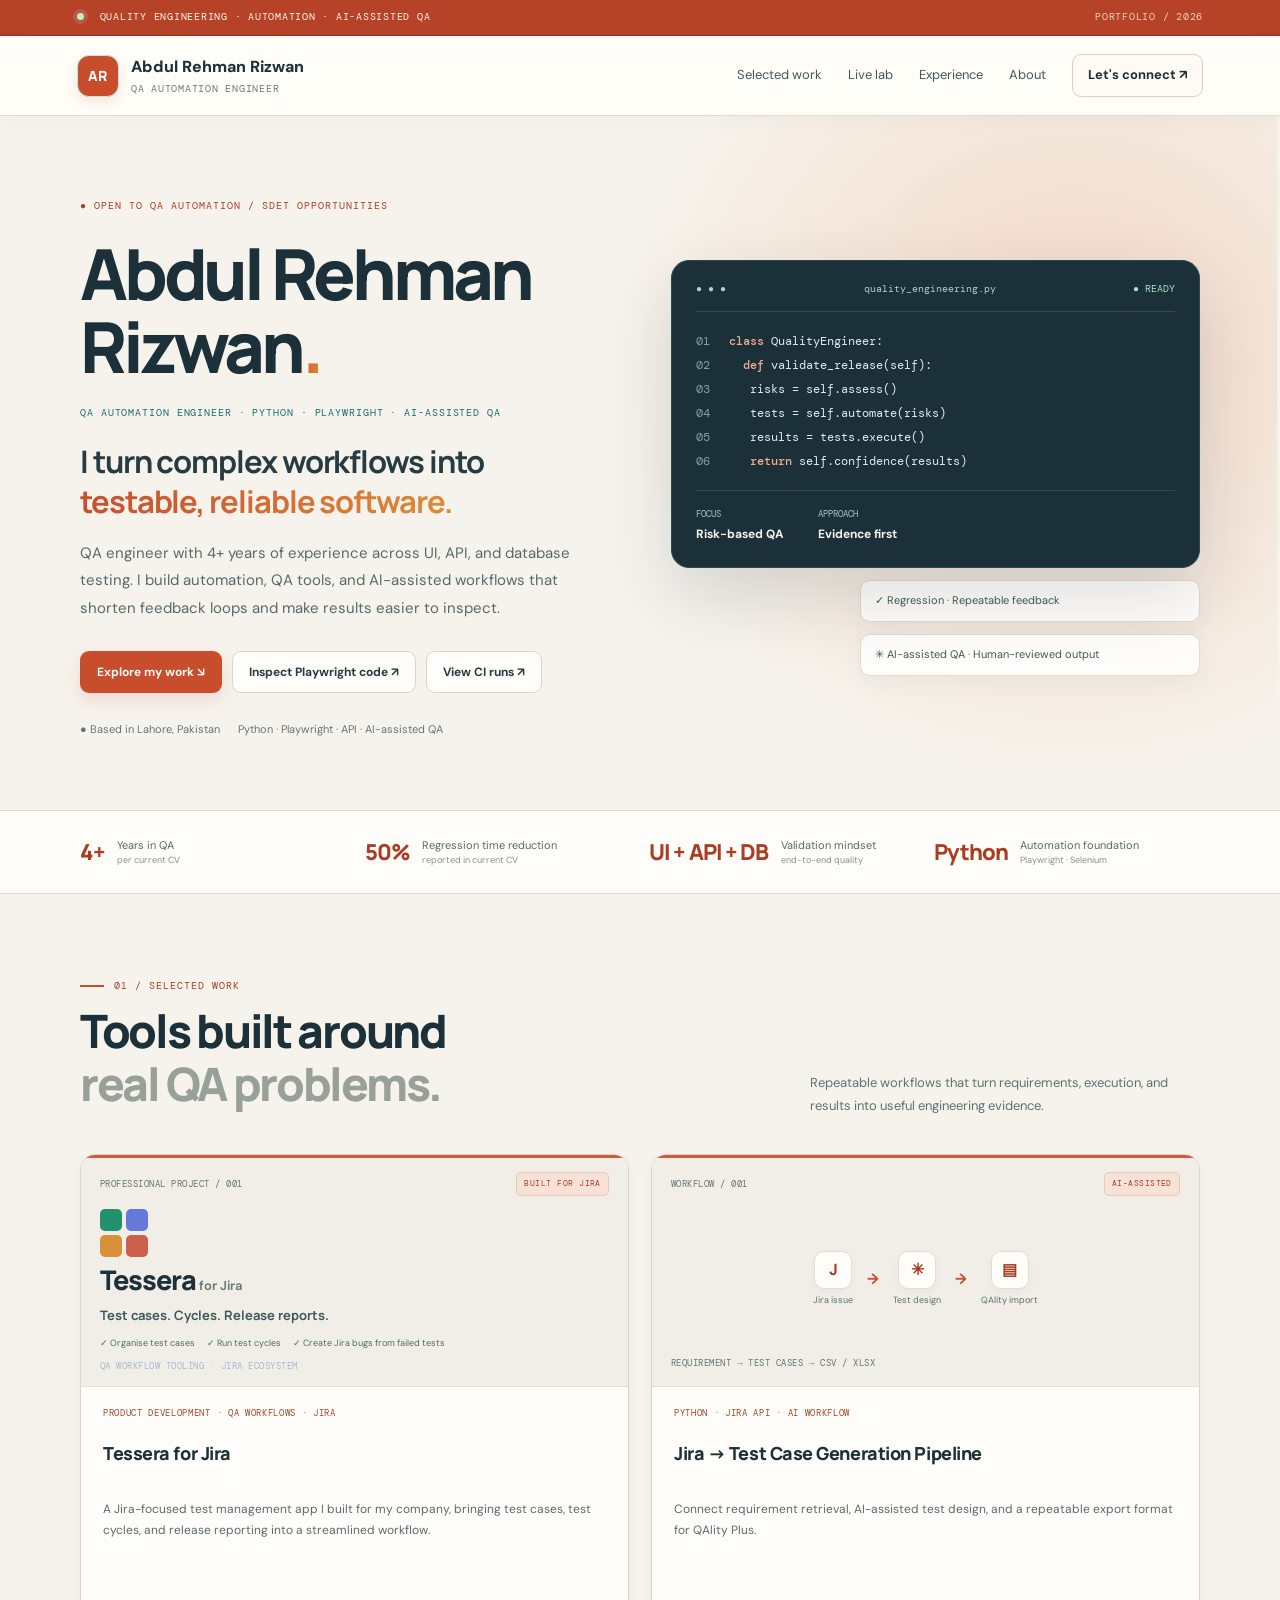
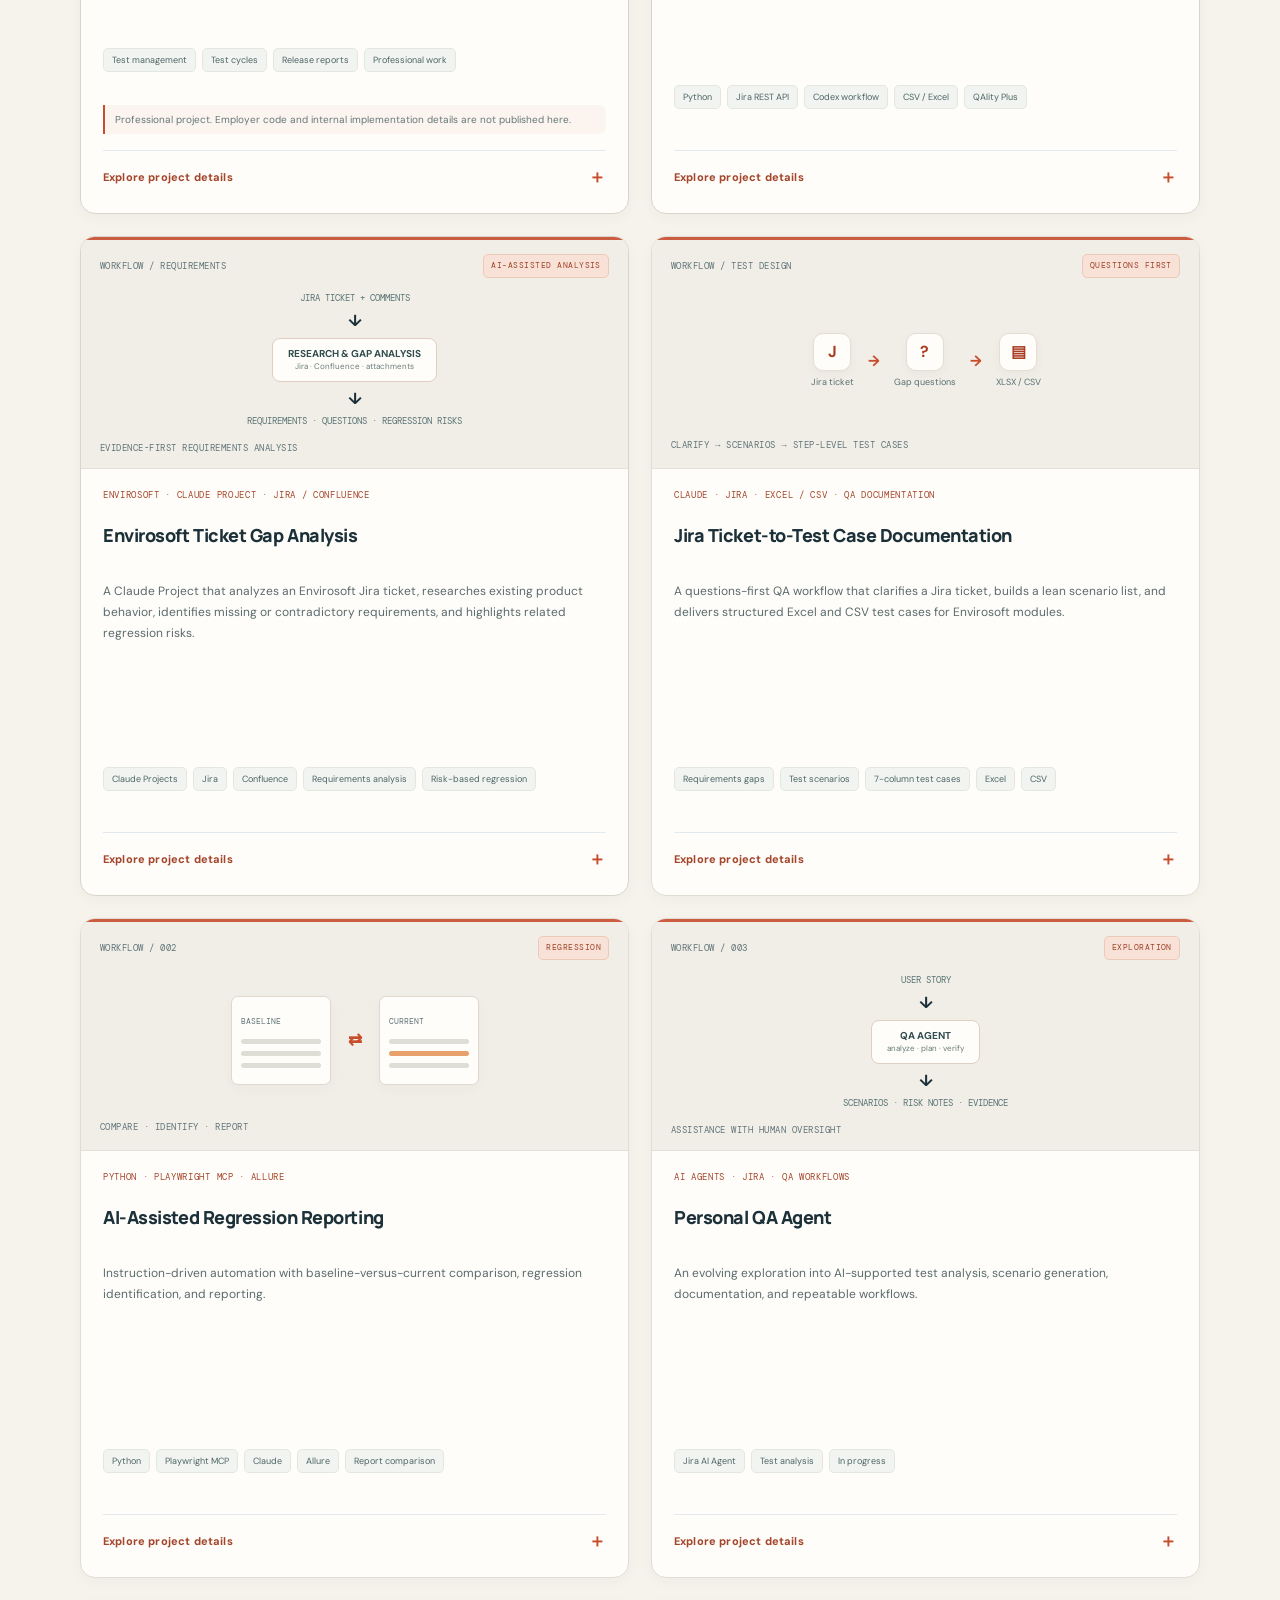
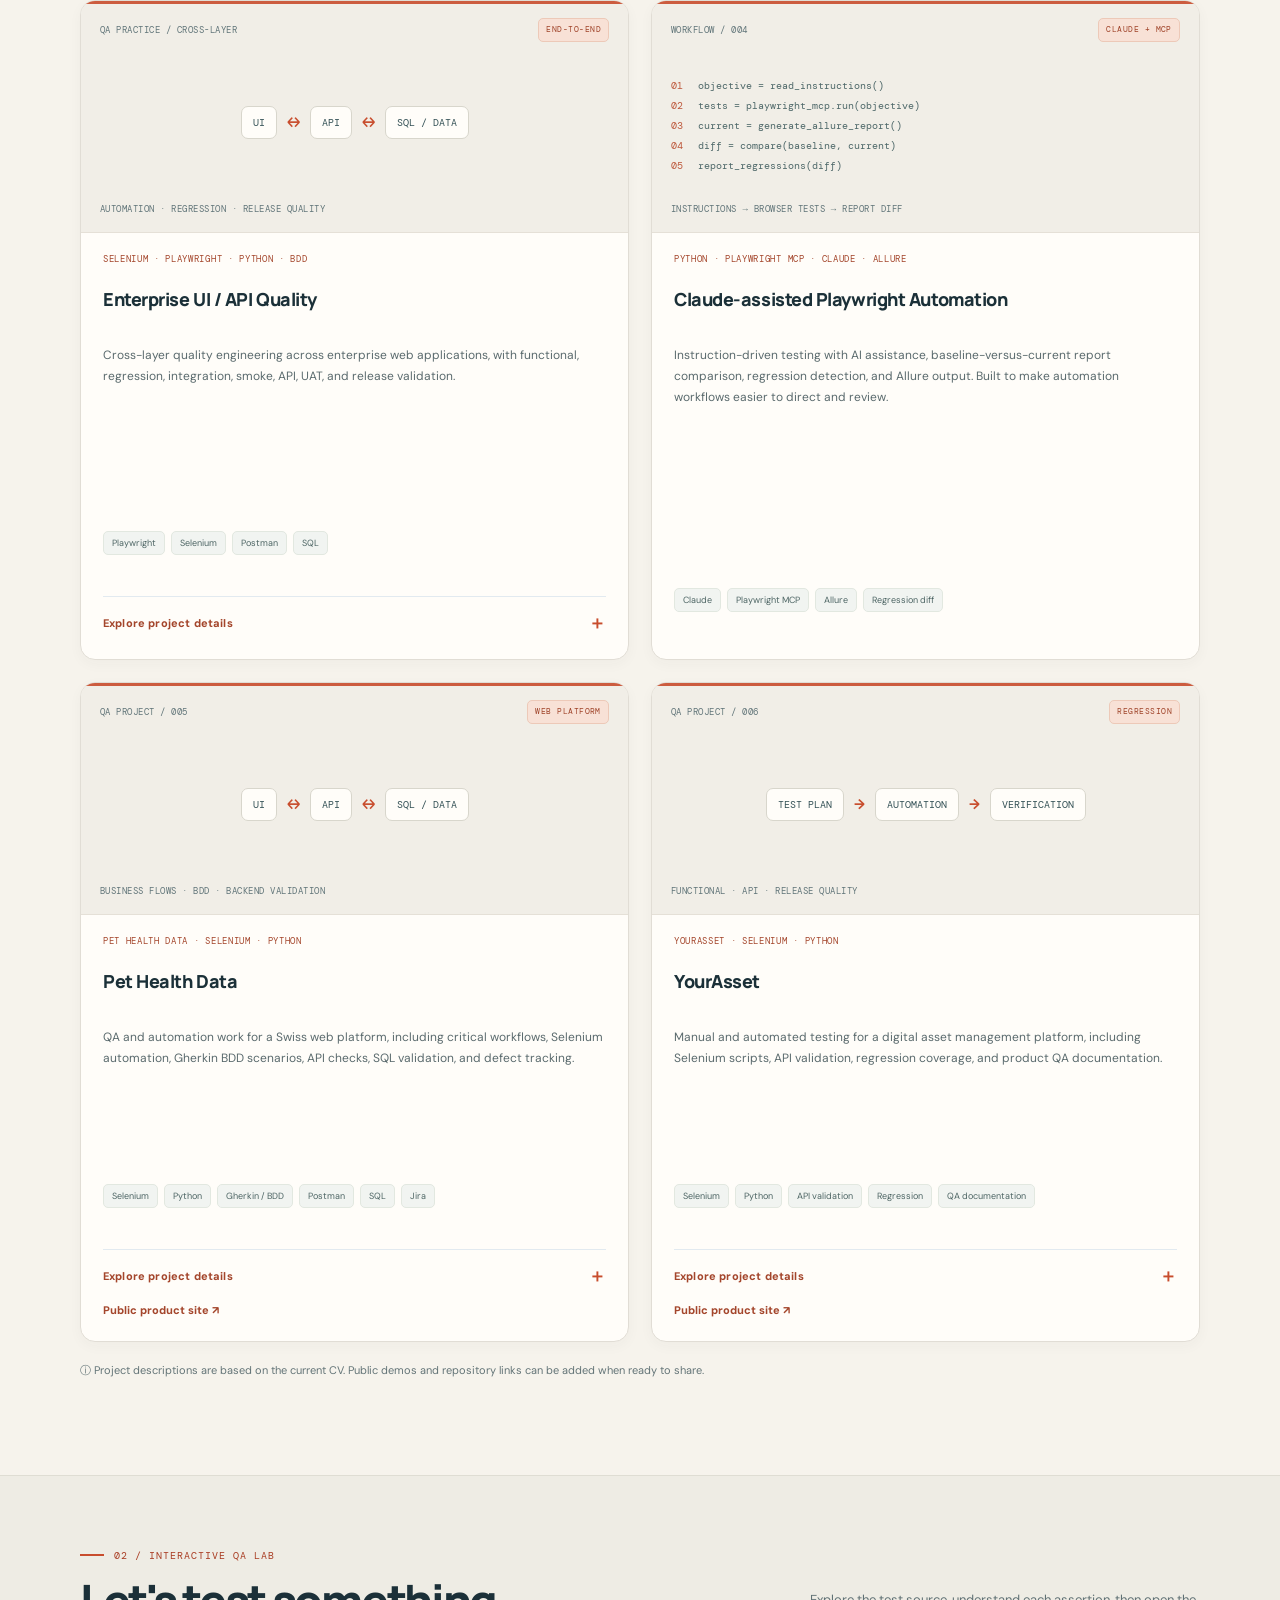
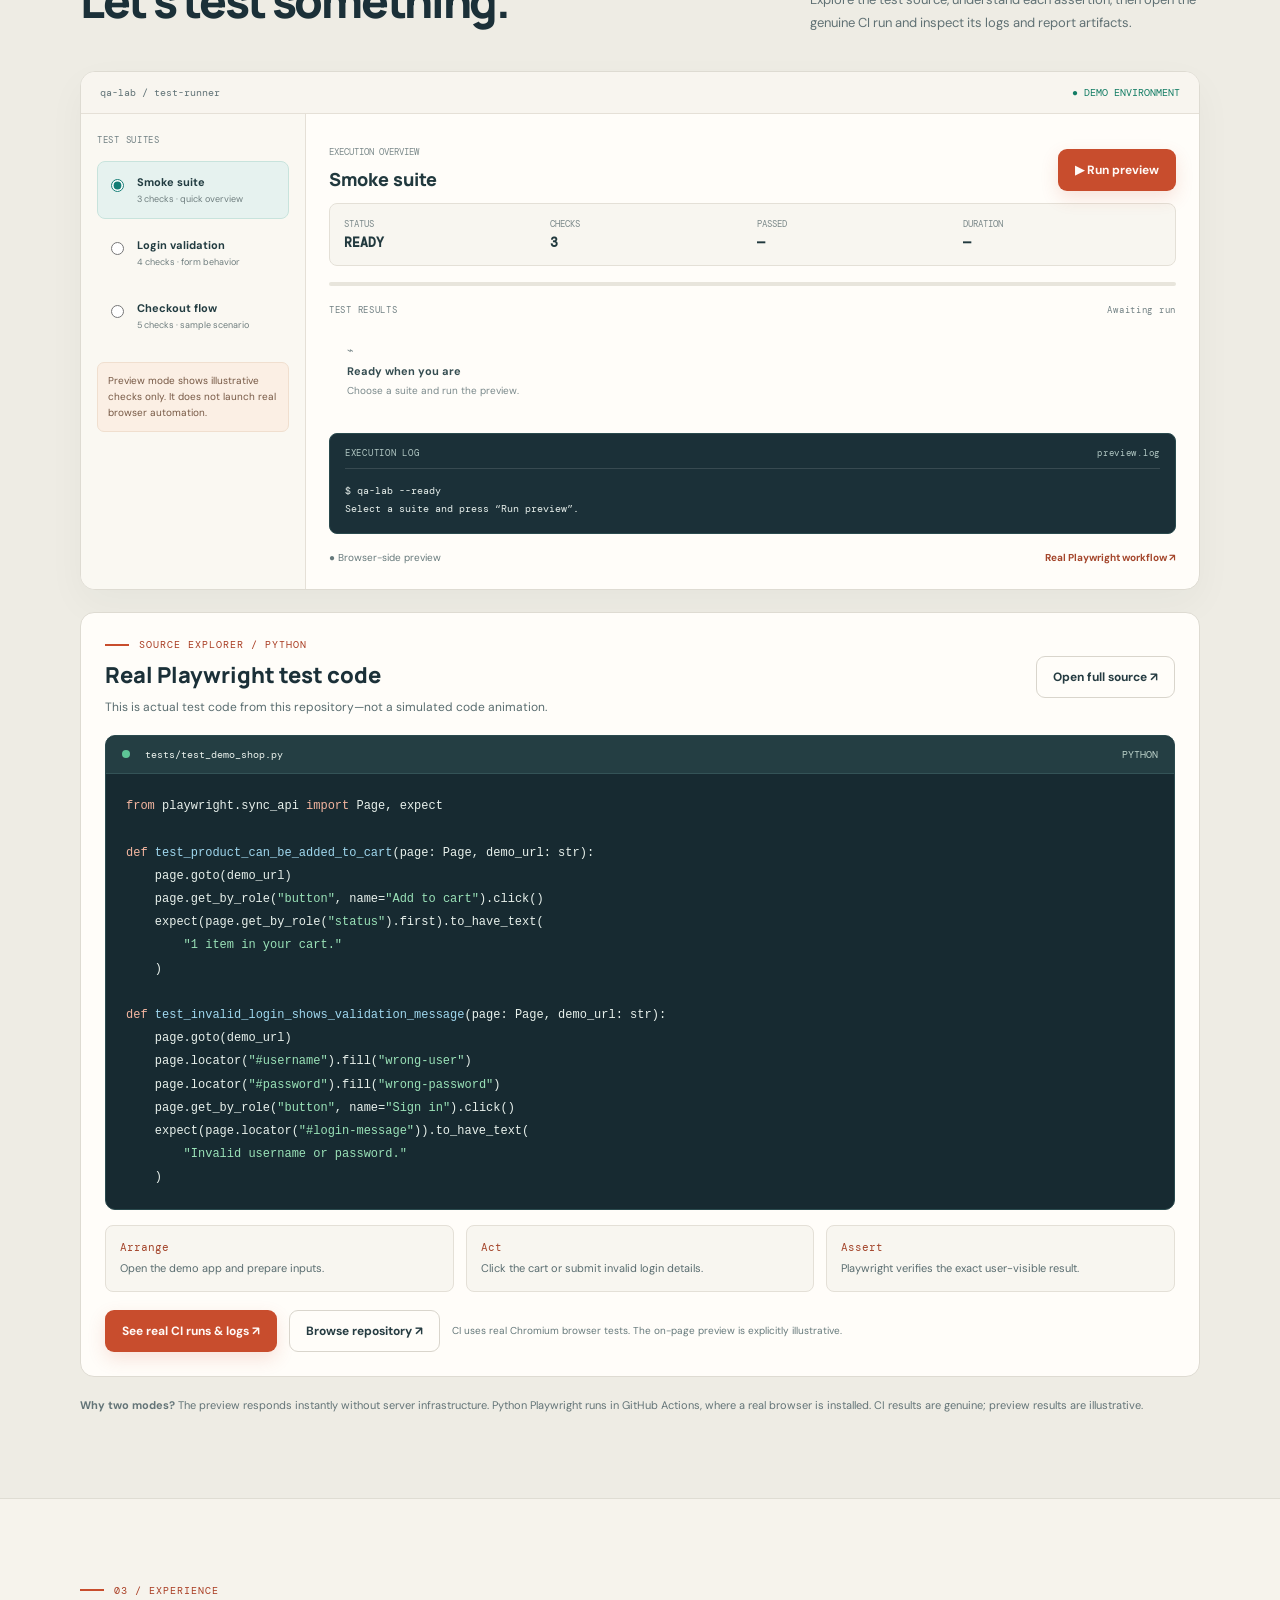
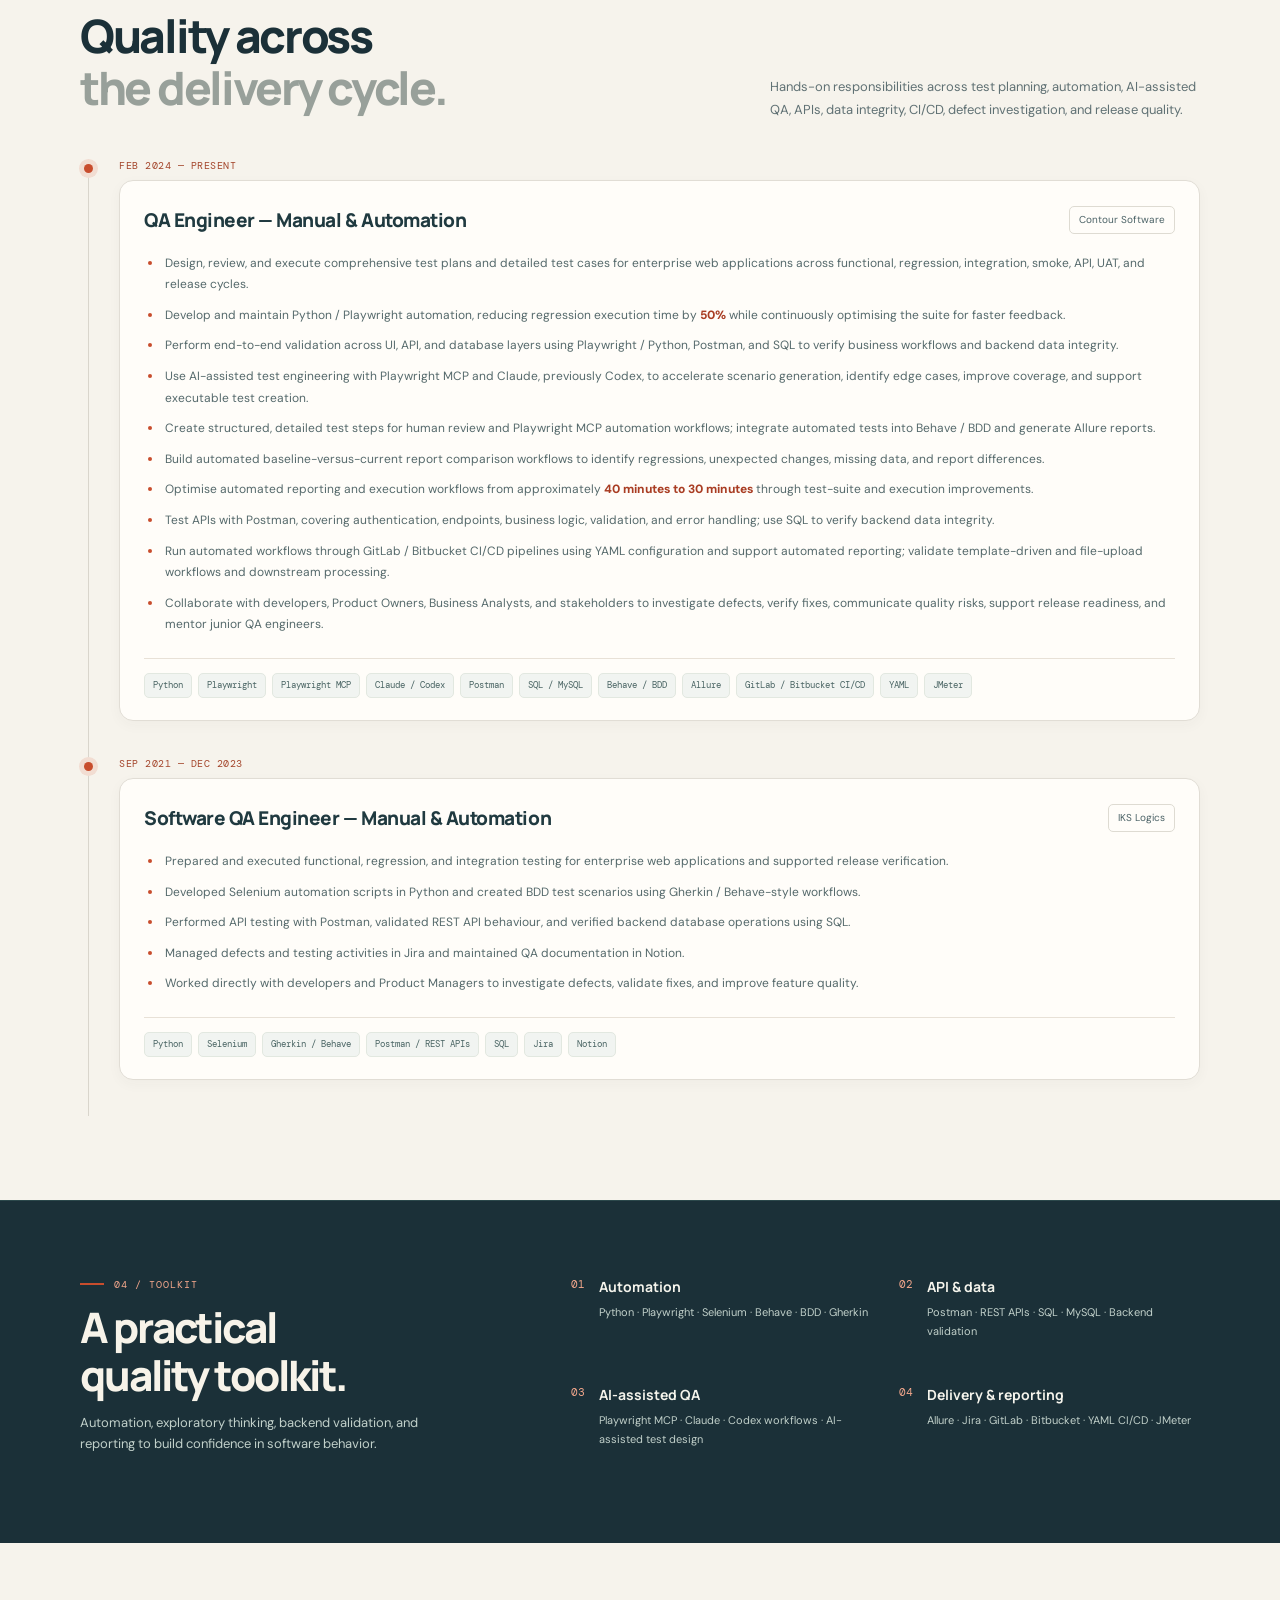
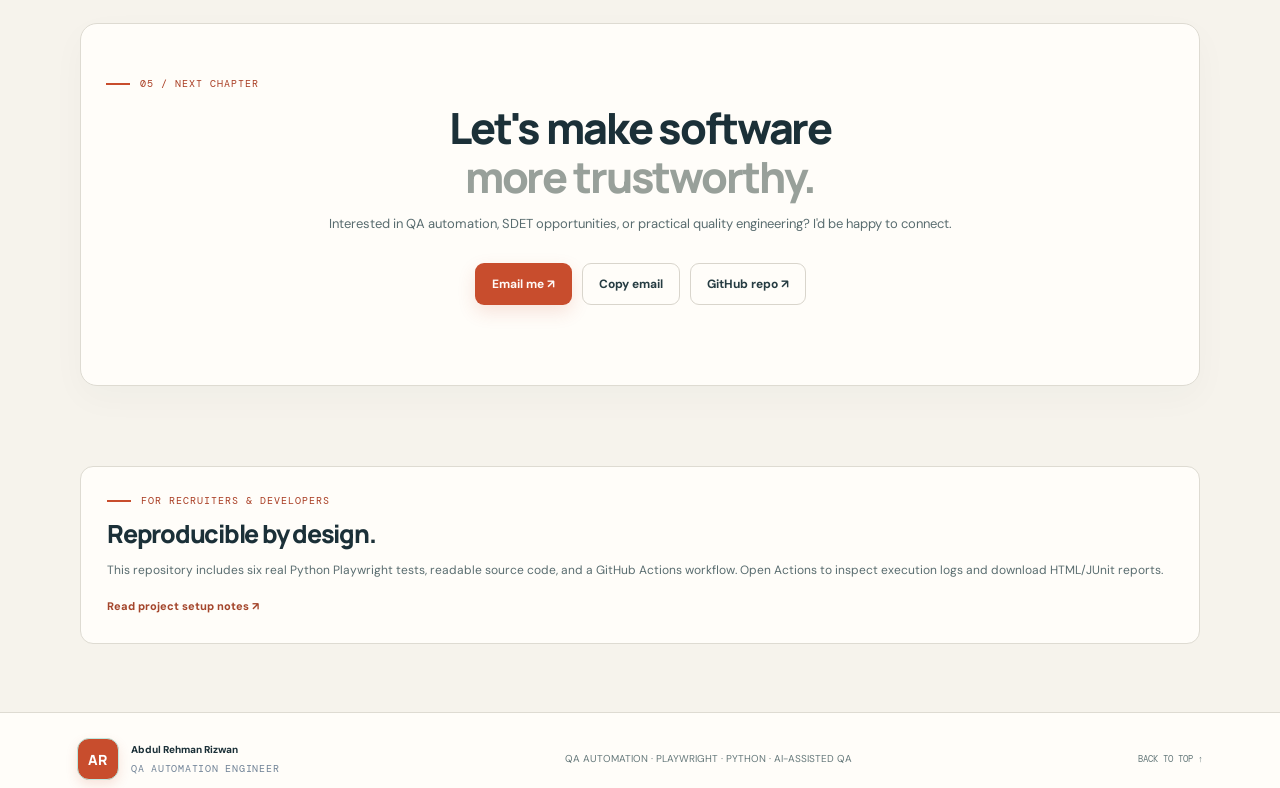
==== commit 4ea2cbad: "Align hero QA callout chips to equal width and shared edge" ====
--- a/index.html
+++ b/index.html
@@ -6,7 +6,7 @@
 <title>Abdul Rehman Rizwan — QA Engineering Portfolio</title>
 <link rel="preconnect" href="https://fonts.googleapis.com"><link rel="preconnect" href="https://fonts.gstatic.com" crossorigin>
 <link href="https://fonts.googleapis.com/css2?family=DM+Mono:wght@400;500&family=DM+Sans:wght@400;500;600;700&family=Manrope:wght@400;500;600;700;800&display=swap" rel="stylesheet">
-<link rel="stylesheet" href="styles.css?v=20261029-v3"><link rel="stylesheet" href="theme-v3.css?v=20261029-v3">
+<link rel="stylesheet" href="styles.css?v=20261029-v4"><link rel="stylesheet" href="theme-v3.css?v=20261029-v4">
 <style id="qa-portfolio-v3">
 /* QA Portfolio UI v3 — warm editorial system, normalized project cards */
 :root{
@@ -534,6 +534,29 @@
 .experience-stack span{font:9px/1.45 "DM Mono",monospace;color:#496463;background:#f1f4f1;border:1px solid #e2e8e0;border-radius:5px;padding:5px 8px}
 @media(max-width:560px){#experience .timeline-content{padding:17px 16px}#experience .timeline-content ul{font-size:11px;line-height:1.75}#experience .timeline-top{gap:8px}}
 
+
+/* Hero QA callouts: equal width, equal height, shared right edge */
+.hero-art .floating-chip,
+.hero-art .floating-chip.chip-bottom{
+  display:flex;
+  align-items:center;
+  justify-content:flex-start;
+  box-sizing:border-box;
+  width:min(100%,340px);
+  max-width:100%;
+  min-height:42px;
+  margin:12px 0 0 auto;
+  padding:10px 14px;
+  line-height:1.45;
+}
+.hero-art .floating-chip.chip-bottom{margin-left:auto}
+@media(max-width:560px){
+  .hero-art .floating-chip,
+  .hero-art .floating-chip.chip-bottom{
+    width:min(100%,340px);
+    min-height:42px;
+  }
+}
 </style>
 </head>
 <body>
